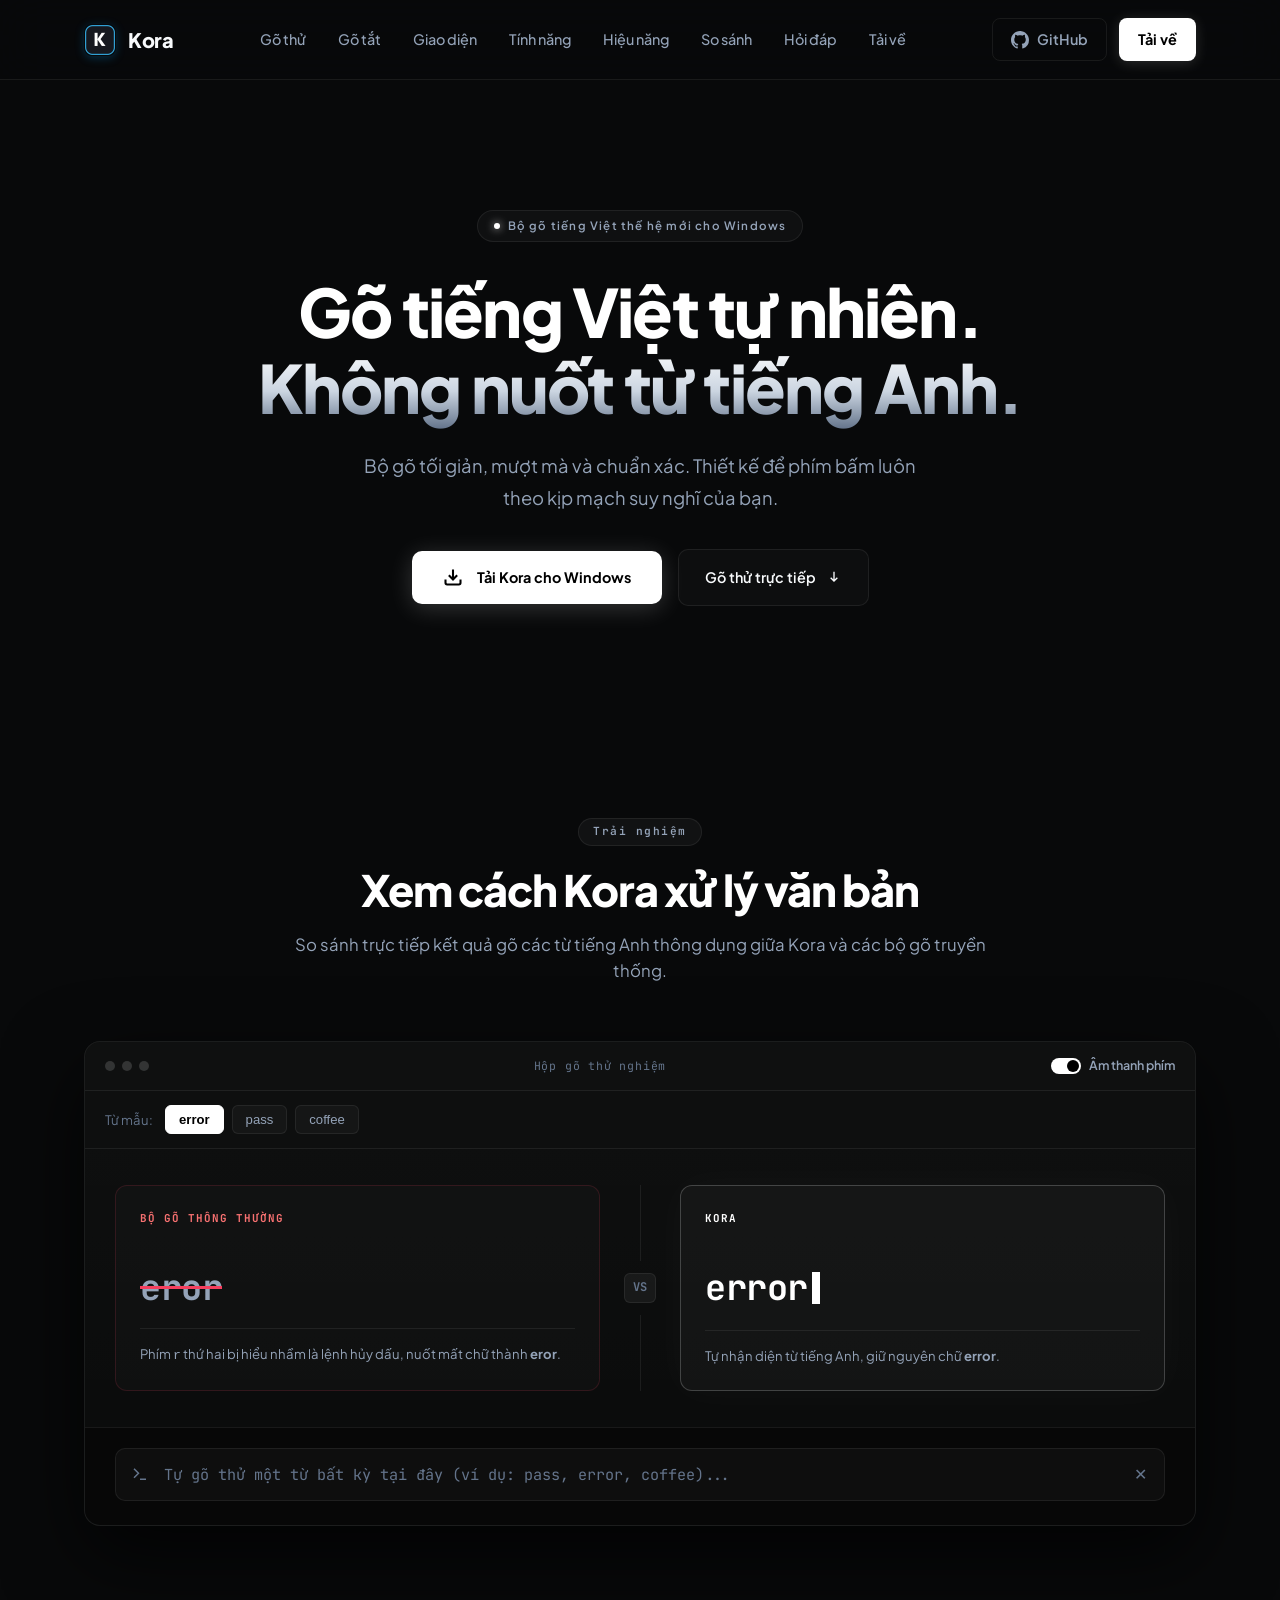
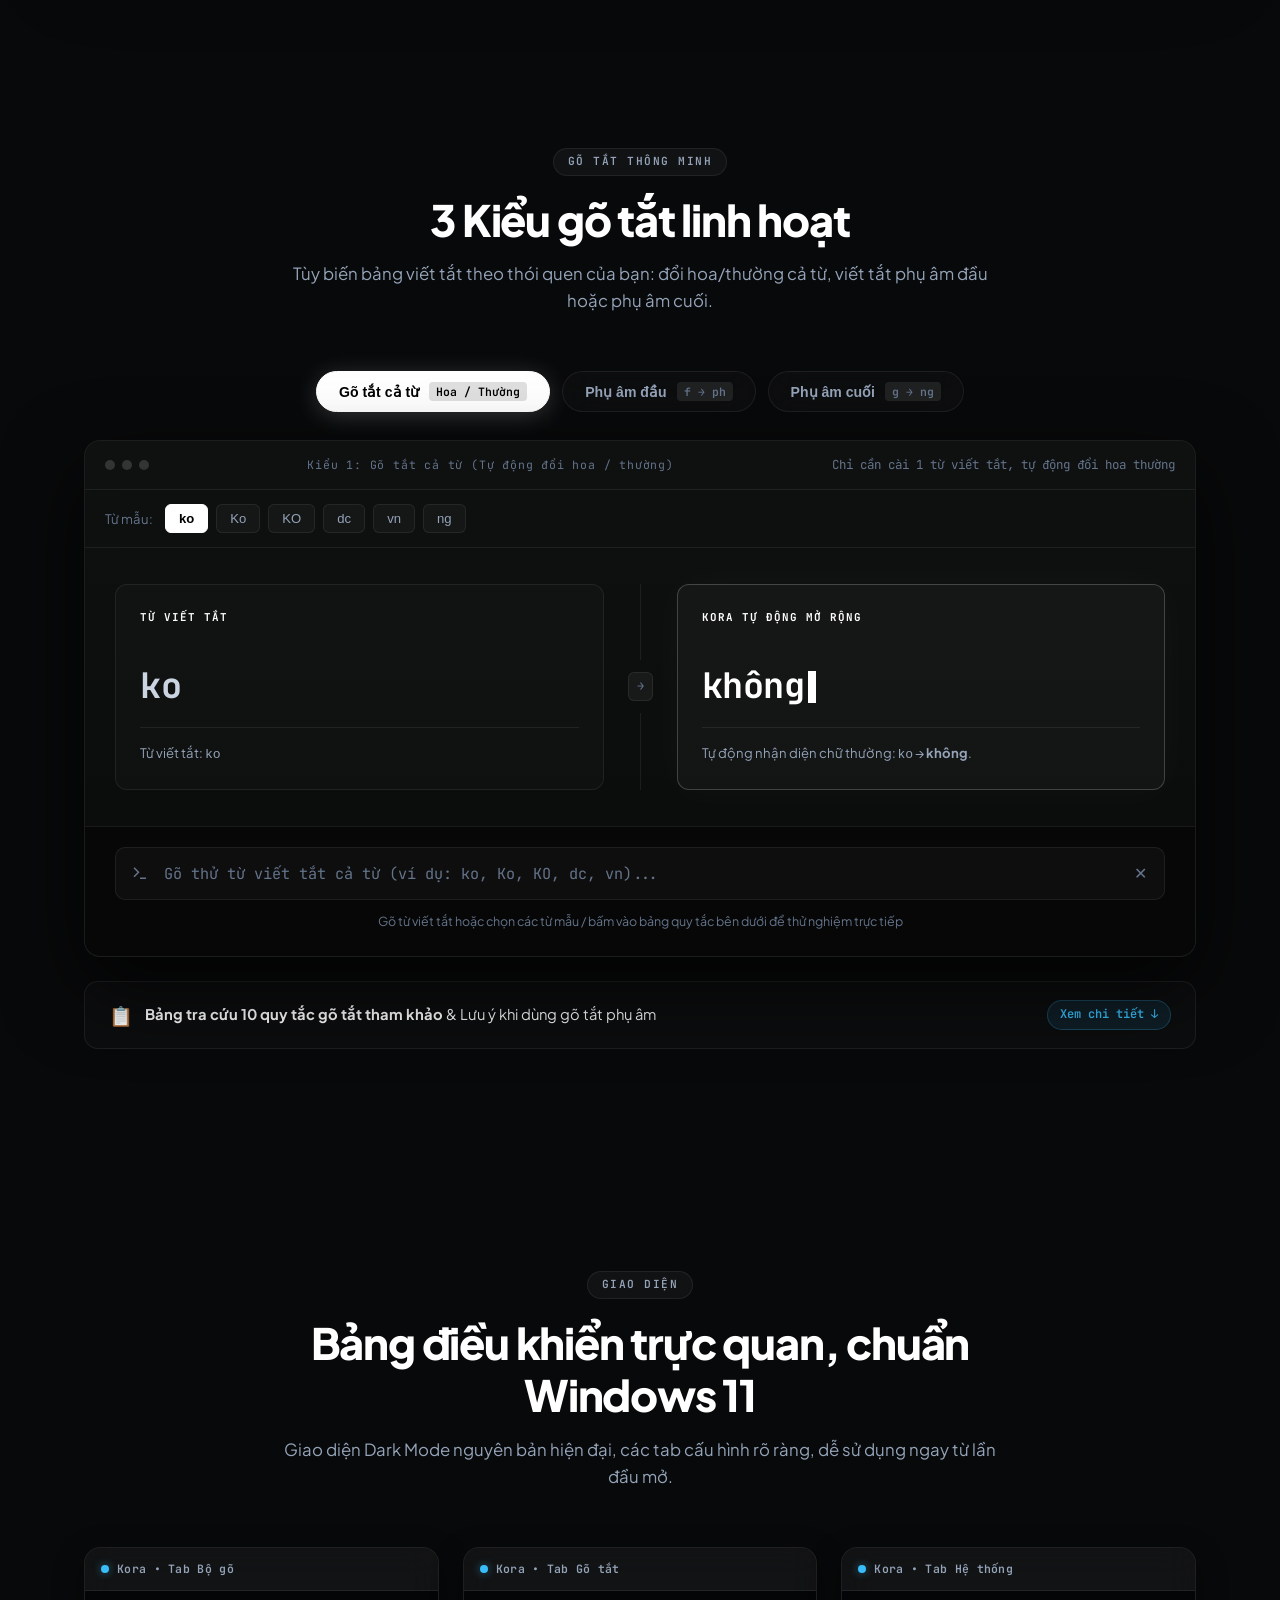
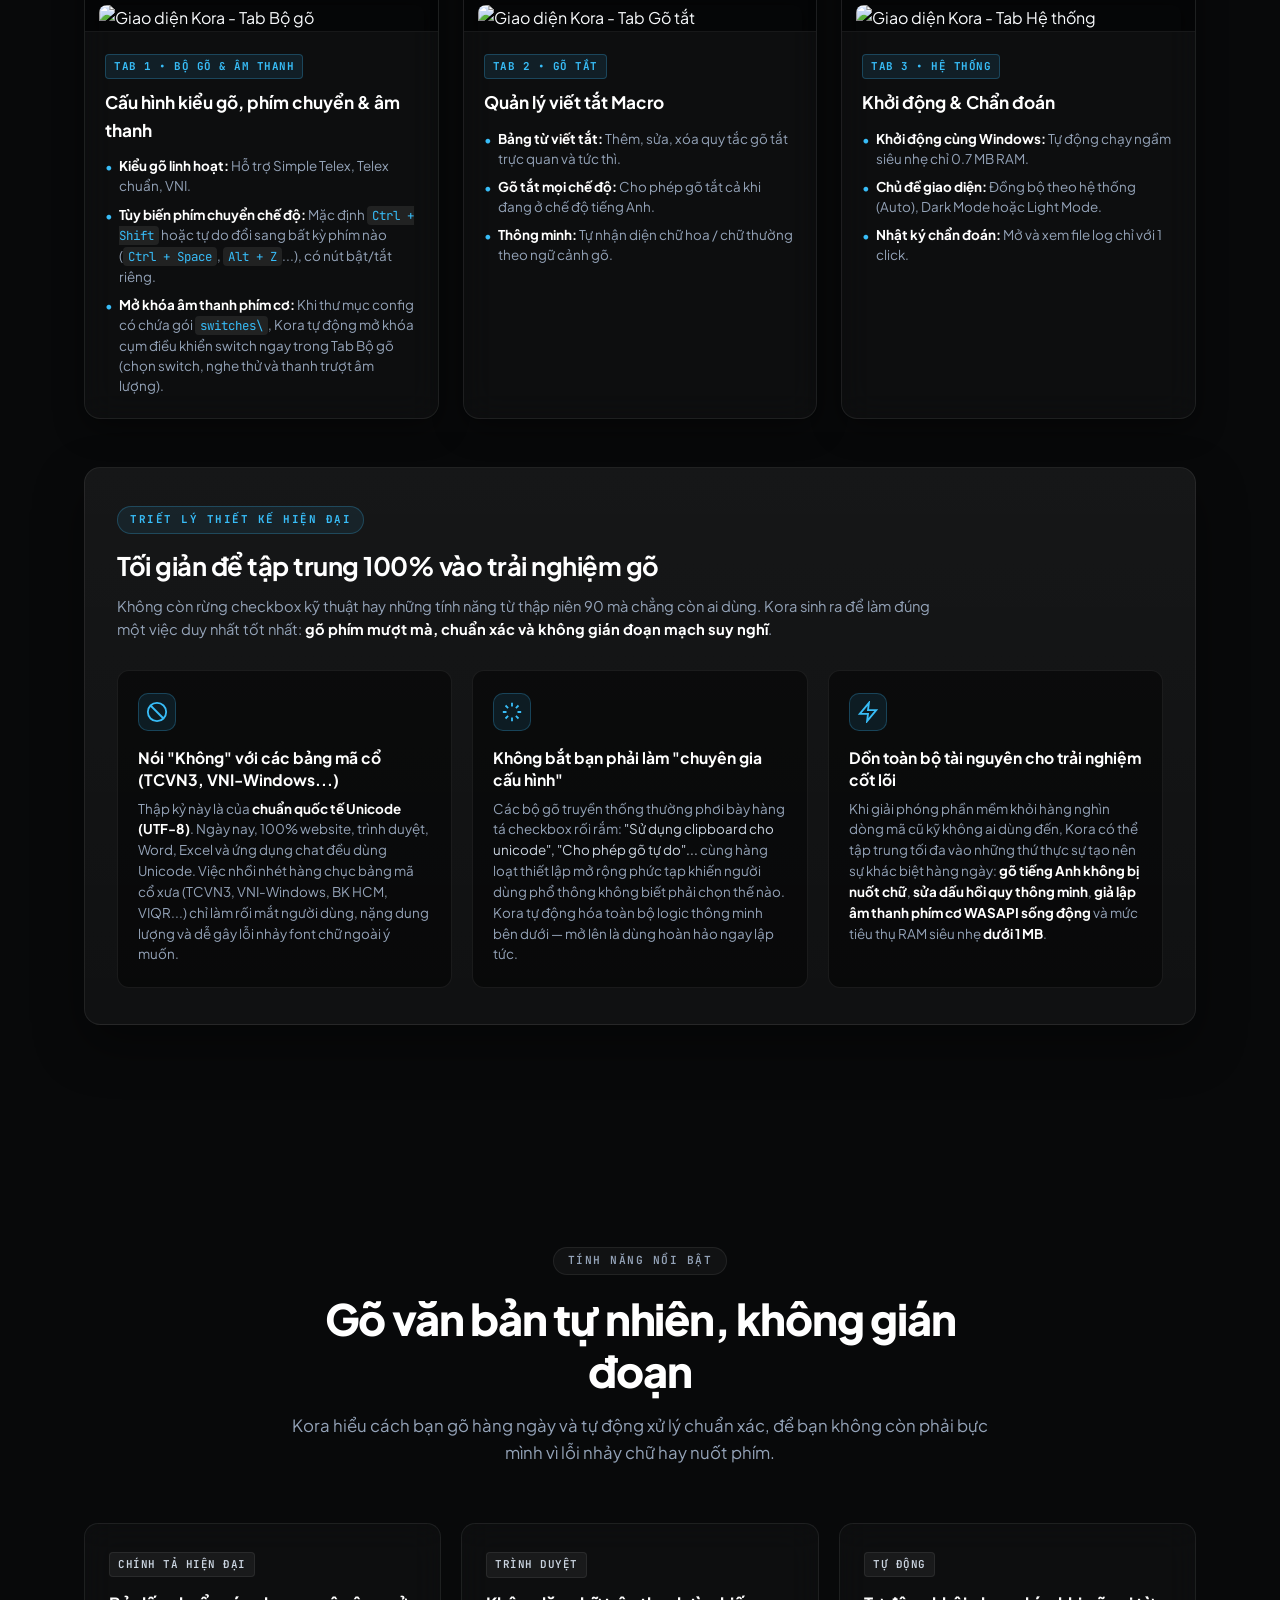
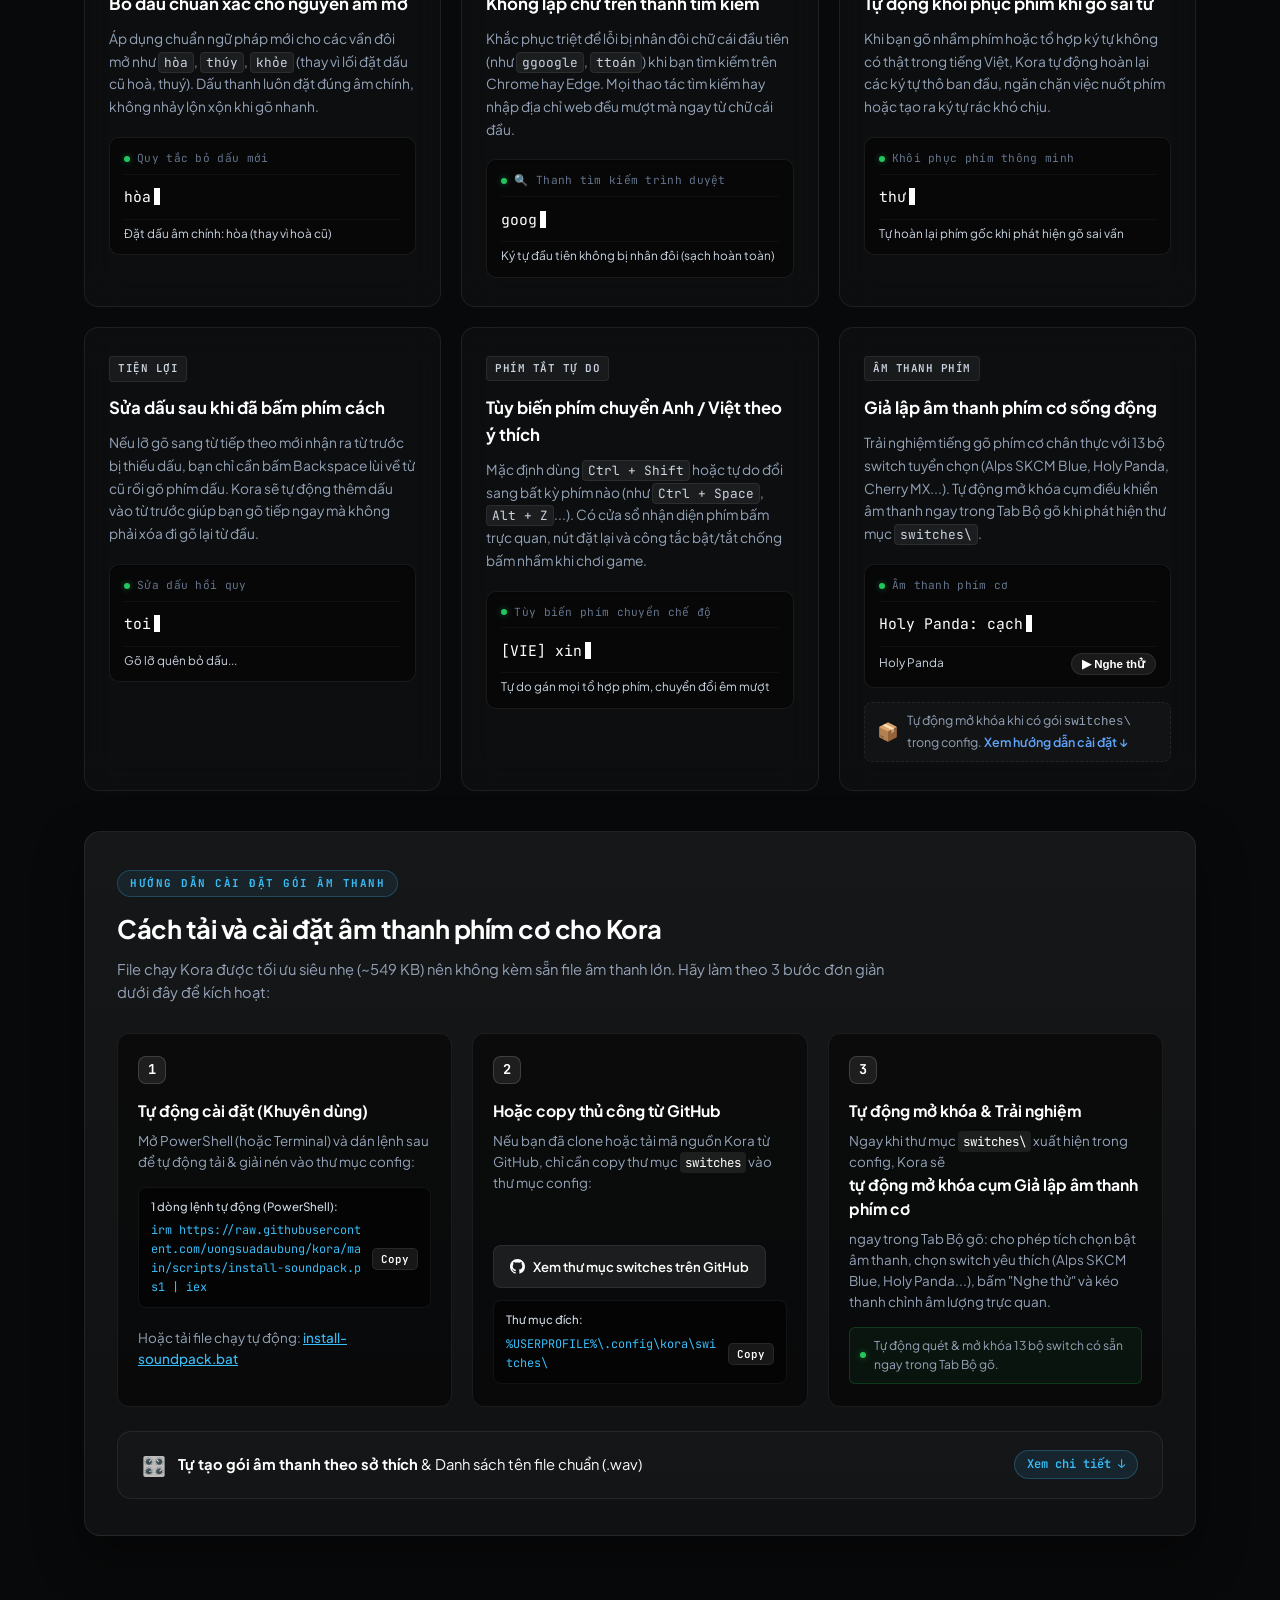
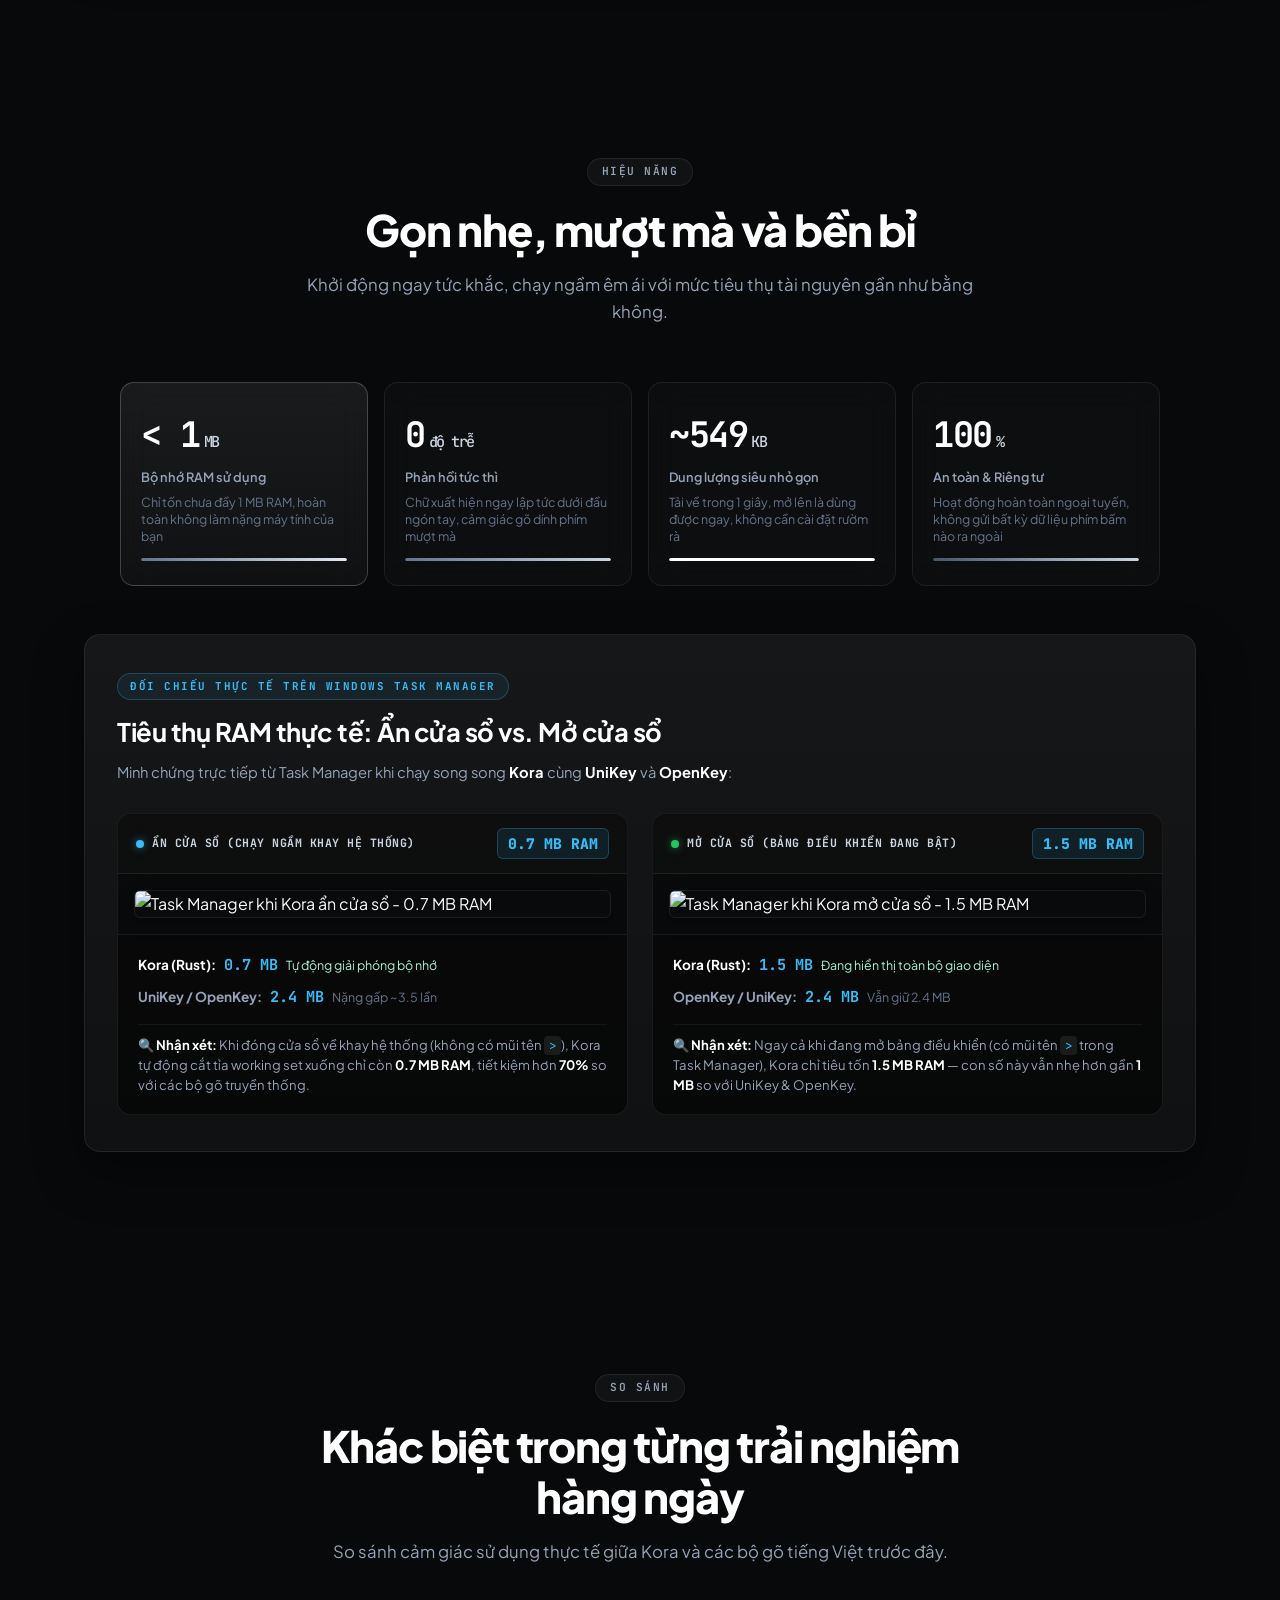
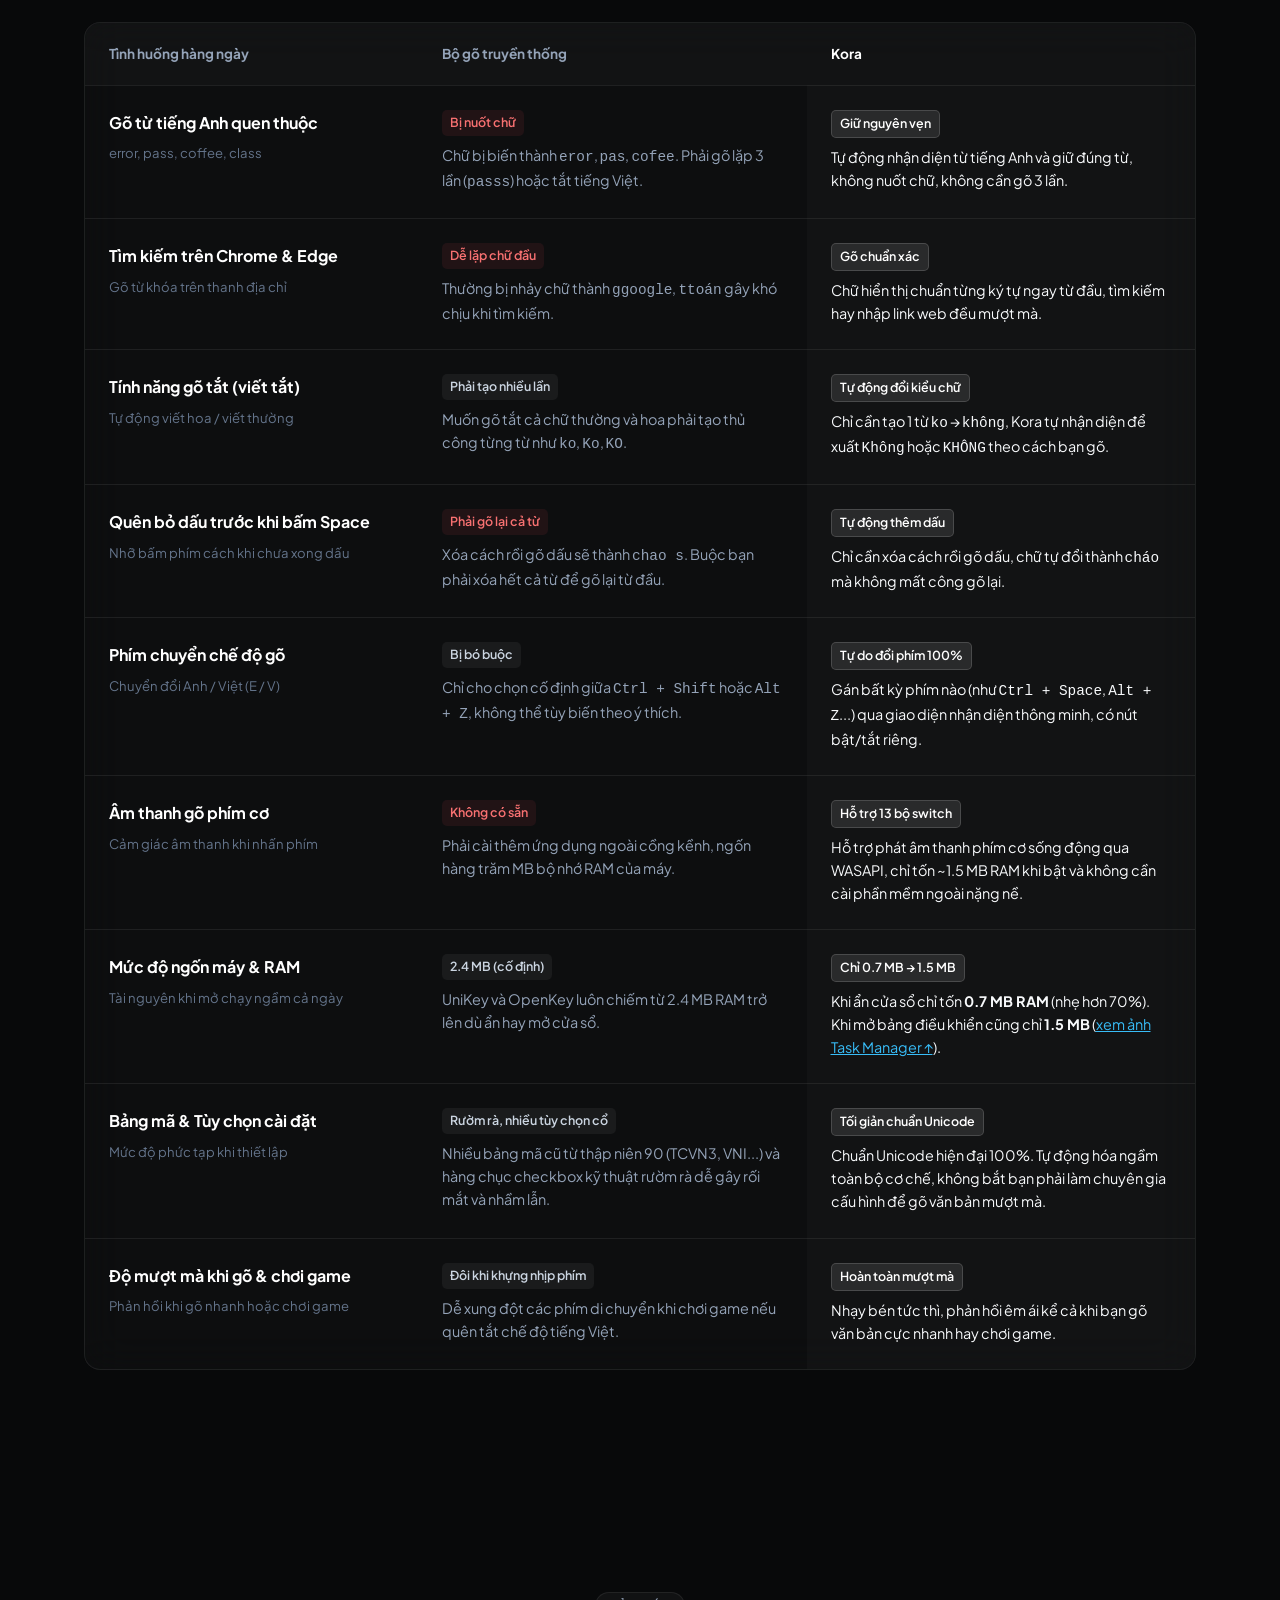
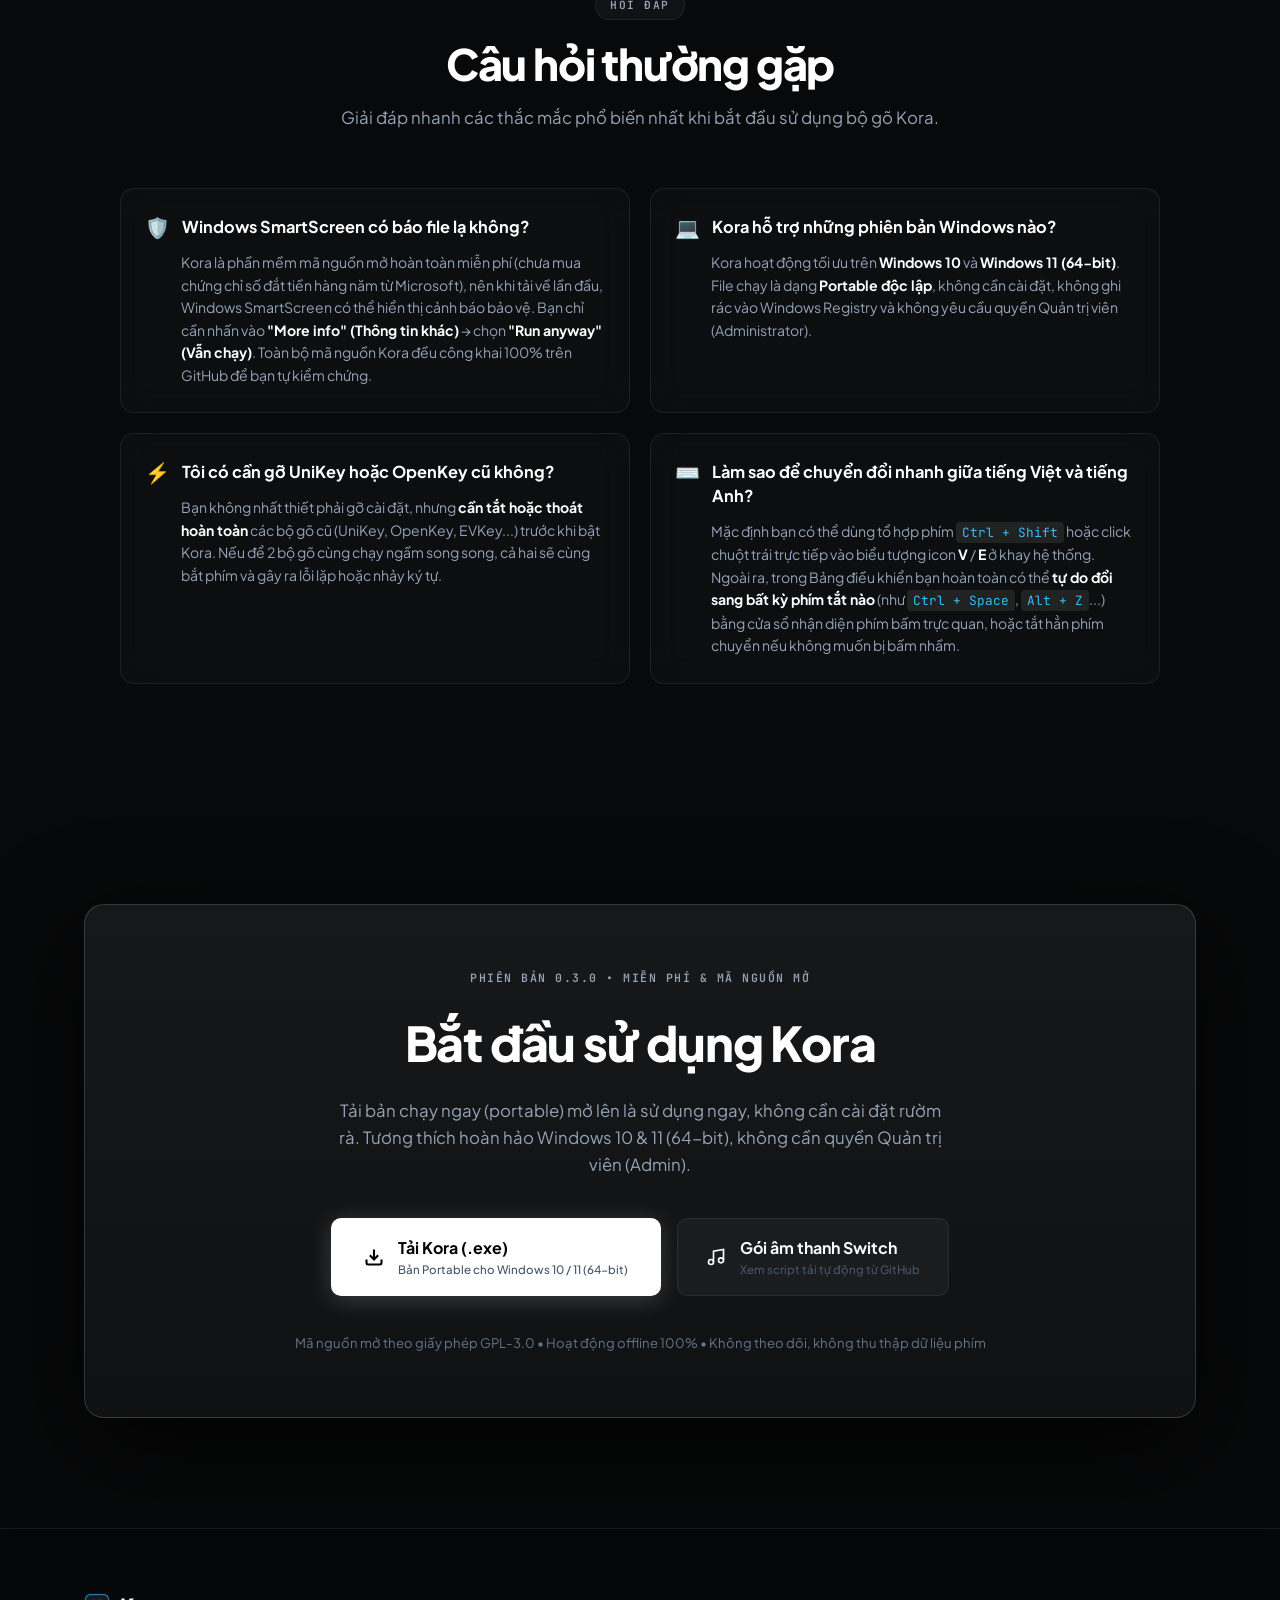
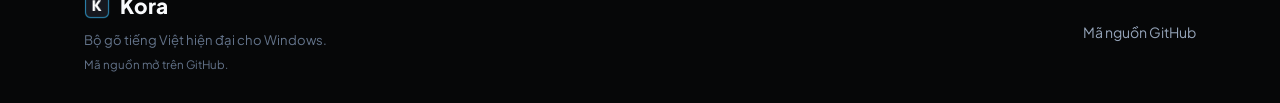
==== landing-page/index.html @ 6442118b "feat: per-app profiles & redesigned control panel - Profile system (root + per-app child profiles) w" ====
<!DOCTYPE html>
<html lang="vi">
<head>
  <meta charset="UTF-8">
  <meta name="viewport" content="width=device-width, initial-scale=1.0">
  <title>Kora — Bộ gõ tiếng Việt cho Windows</title>
  <meta name="description" content="Bộ gõ tiếng Việt hiện đại viết bằng Rust. Tự động nhận diện từ tiếng Anh, không nuốt phím kép (pass, error), không nhân đôi chữ trên trình duyệt, tiêu thụ dưới 2 MB RAM.">
  <link rel="preconnect" href="https://fonts.googleapis.com">
  <link rel="preconnect" href="https://fonts.gstatic.com" crossorigin>
  <link href="https://fonts.googleapis.com/css2?family=Plus+Jakarta+Sans:wght@300;400;500;600;700&family=JetBrains+Mono:wght@400;500&display=swap" rel="stylesheet">
  <link rel="icon" type="image/png" href="images/icon.png">
  <link rel="shortcut icon" href="favicon.ico">
  <link rel="stylesheet" href="style.css">
</head>
<body>
  <!-- Navigation -->
  <header class="navbar">
    <div class="container nav-container">
      <a href="#" class="nav-brand">
        <img src="images/icon.png" alt="Kora" class="brand-logo-img">
        <span class="brand-text">Kora</span>
      </a>
      <nav class="nav-links">
        <a href="#playground">Gõ thử</a>
        <a href="#macro">Gõ tắt</a>
        <a href="#interface">Giao diện</a>
        <a href="#features">Tính năng</a>
        <a href="#performance">Hiệu năng</a>
        <a href="#comparison">So sánh</a>
        <a href="#faq">Hỏi đáp</a>
        <a href="#download">Tải về</a>
      </nav>
      <div class="nav-actions">
        <a href="https://github.com/uongsuadaubung/kora" target="_blank" class="btn btn-ghost">
          <svg width="18" height="18" viewBox="0 0 24 24" fill="currentColor"><path d="M12 0C5.37 0 0 5.37 0 12c0 5.31 3.435 9.795 8.205 11.385.6.105.825-.255.825-.57 0-.285-.015-1.23-.015-2.235-3.015.555-3.795-.735-4.035-1.41-.135-.345-.72-1.41-1.23-1.695-.42-.225-1.02-.78-.015-.795.945-.015 1.62.87 1.845 1.23 1.08 1.815 2.805 1.305 3.495.99.105-.78.42-1.305.765-1.605-2.67-.3-5.46-1.335-5.46-5.925 0-1.305.465-2.385 1.23-3.225-.12-.3-.54-1.53.12-3.18 0 0 1.005-.315 3.3 1.23.96-.27 1.98-.405 3-.405s2.04.135 3 .405c2.295-1.56 3.3-1.23 3.3-1.23.66 1.65.24 2.88.12 3.18.765.84 1.23 1.905 1.23 3.225 0 4.605-2.805 5.625-5.475 5.925.435.375.81 1.095.81 2.22 0 1.605-.015 2.895-.015 3.3 0 .315.225.69.825.57A12.02 12.02 0 0024 12c0-6.63-5.37-12-12-12z"/></svg>
          GitHub
        </a>
        <a href="#download" class="btn btn-primary">Tải về</a>
      </div>
    </div>
  </header>

  <!-- Hero Section -->
  <section class="hero">
    <div class="container hero-container">
      <div class="hero-tag">
        <span class="pulse-indicator"></span>
        <span>Bộ gõ tiếng Việt thế hệ mới cho Windows</span>
      </div>

      <h1 class="hero-title">
        Gõ tiếng Việt tự nhiên.<br>
        <span class="gradient-text">Không nuốt từ tiếng Anh.</span>
      </h1>

      <p class="hero-desc">
        Bộ gõ tối giản, mượt mà và chuẩn xác. Thiết kế để phím bấm luôn theo kịp mạch suy nghĩ của bạn.
      </p>

      <div class="hero-cta-group">
        <a href="#download" class="btn btn-hero-primary">
          <svg width="20" height="20" viewBox="0 0 24 24" fill="none" stroke="currentColor" stroke-width="2.5"><path d="M21 15v4a2 2 0 0 1-2 2H5a2 2 0 0 1-2-2v-4M7 10l5 5 5-5M12 15V3"/></svg>
          <span>Tải Kora cho Windows</span>
        </a>
        <a href="#playground" class="btn btn-hero-secondary">
          <span>Gõ thử trực tiếp</span>
          <svg width="16" height="16" viewBox="0 0 24 24" fill="none" stroke="currentColor" stroke-width="2"><path d="M7 13l5 5 5-5M12 4v14"/></svg>
        </a>
      </div>
    </div>
  </section>

  <!-- Interactive Playground -->
  <section class="section demo-section" id="playground">
    <div class="container">
      <div class="section-header">
        <div class="section-chip">Trải nghiệm</div>
        <h2 class="section-title">Xem cách Kora xử lý văn bản</h2>
        <p class="section-subtitle">So sánh trực tiếp kết quả gõ các từ tiếng Anh thông dụng giữa Kora và các bộ gõ truyền thống.</p>
      </div>

      <div class="demo-box">
        <div class="demo-topbar">
          <div class="demo-dots">
            <span class="dot"></span>
            <span class="dot"></span>
            <span class="dot"></span>
          </div>
          <div class="demo-title">Hộp gõ thử nghiệm</div>
          <div class="sound-toggle-wrapper">
            <label class="sound-toggle">
              <input type="checkbox" id="soundCheckbox" checked>
              <span class="toggle-slider"></span>
              <span class="toggle-text">Âm thanh phím</span>
            </label>
          </div>
        </div>

        <div class="demo-presets">
          <span class="preset-label">Từ mẫu:</span>
          <button class="preset-btn active" data-word="error">error</button>
          <button class="preset-btn" data-word="pass">pass</button>
          <button class="preset-btn" data-word="coffee">coffee</button>
        </div>

        <div class="demo-display">
          <div class="comparison-column legacy-col">
            <div class="col-header">
              <span class="col-tag bad">BỘ GÕ THÔNG THƯỜNG</span>
            </div>
            <div class="display-box legacy-display" id="legacyOutput">eror</div>
            <div class="display-caption" id="legacyCaption">Phím <code>r</code> thứ hai bị hiểu nhầm là lệnh hủy dấu, nuốt mất chữ thành <strong>eror</strong>.</div>
          </div>

          <div class="comparison-divider">
            <div class="divider-line"></div>
            <span class="vs-badge">VS</span>
            <div class="divider-line"></div>
          </div>

          <div class="comparison-column kora-col">
            <div class="col-header">
              <span class="col-tag good">KORA</span>
            </div>
            <div class="display-box kora-display" id="koraOutput">error<span class="cursor"></span></div>
            <div class="display-caption" id="koraCaption">Tự nhận diện từ tiếng Anh, giữ nguyên chữ <strong>error</strong>.</div>
          </div>
        </div>

        <div class="demo-interactive-area">
          <div class="input-wrapper">
            <svg width="18" height="18" viewBox="0 0 24 24" fill="none" stroke="currentColor" stroke-width="2" class="input-icon"><polyline points="4 17 10 11 4 5"/><line x1="12" y1="19" x2="20" y2="19"/></svg>
            <input type="text" id="liveInput" placeholder="Tự gõ thử một từ bất kỳ tại đây (ví dụ: pass, error, coffee)..." autocomplete="off" spellcheck="false">
            <button class="clear-btn" id="clearBtn" title="Xóa">✕</button>
          </div>
        </div>
      </div>
    </div>
  </section>

  <!-- Smart Macro Playground -->
  <section class="section demo-section" id="macro">
    <div class="container">
      <div class="section-header">
        <div class="section-chip">GÕ TẮT THÔNG MINH</div>
        <h2 class="section-title">3 Kiểu gõ tắt linh hoạt</h2>
        <p class="section-subtitle">Tùy biến bảng viết tắt theo thói quen của bạn: đổi hoa/thường cả từ, viết tắt phụ âm đầu hoặc phụ âm cuối.</p>
      </div>

      <!-- Macro Type Tabs -->
      <div class="macro-tabs">
        <button class="macro-tab-btn active" data-type="normal">
          <span>Gõ tắt cả từ</span>
          <span class="badge-pill">Hoa / Thường</span>
        </button>
        <button class="macro-tab-btn" data-type="start">
          <span>Phụ âm đầu</span>
          <span class="badge-pill">f &rarr; ph</span>
        </button>
        <button class="macro-tab-btn" data-type="end">
          <span>Phụ âm cuối</span>
          <span class="badge-pill">g &rarr; ng</span>
        </button>
      </div>

      <div class="demo-box macro-box">
        <div class="demo-topbar">
          <div class="demo-dots">
            <span class="dot"></span>
            <span class="dot"></span>
            <span class="dot"></span>
          </div>
          <div class="demo-title" id="macroModeTitle">Kiểu 1: Gõ tắt cả từ (Tự động đổi hoa / thường)</div>
          <div class="macro-rule-hint" id="macroRuleHint">Chỉ cần cài 1 từ viết tắt, tự động đổi hoa thường</div>
        </div>

        <div class="demo-presets" id="macroPresetsContainer">
          <span class="preset-label">Từ mẫu:</span>
          <button class="preset-btn macro-preset-btn active" data-macro="ko">ko</button>
          <button class="preset-btn macro-preset-btn" data-macro="Ko">Ko</button>
          <button class="preset-btn macro-preset-btn" data-macro="KO">KO</button>
          <button class="preset-btn macro-preset-btn" data-macro="dc">dc</button>
          <button class="preset-btn macro-preset-btn" data-macro="vn">vn</button>
        </div>

        <div class="demo-display">
          <div class="comparison-column macro-input-col">
            <div class="col-header">
              <span class="col-tag">TỪ VIẾT TẮT</span>
            </div>
            <div class="display-box macro-input-display" id="macroInputDisplay">ko</div>
            <div class="display-caption" id="macroInputCaption">Từ bạn gõ khi soạn thảo văn bản hàng ngày.</div>
          </div>

          <div class="comparison-divider">
            <div class="divider-line"></div>
            <span class="vs-badge">&rarr;</span>
            <div class="divider-line"></div>
          </div>

          <div class="comparison-column kora-col">
            <div class="col-header">
              <span class="col-tag good">KORA TỰ ĐỘNG MỞ RỘNG</span>
            </div>
            <div class="display-box kora-display" id="macroOutputDisplay">không<span class="cursor"></span></div>
            <div class="display-caption" id="macroOutputCaption">Tự động nhận diện từ viết tắt: <code>ko</code> &rarr; <strong>không</strong>.</div>
          </div>
        </div>

        <div class="demo-interactive-area">
          <div class="input-wrapper">
            <svg width="18" height="18" viewBox="0 0 24 24" fill="none" stroke="currentColor" stroke-width="2" class="input-icon"><polyline points="4 17 10 11 4 5"/><line x1="12" y1="19" x2="20" y2="19"/></svg>
            <input type="text" id="macroLiveInput" placeholder="Tự gõ thử từ viết tắt tại đây (ví dụ: ko, Ko, KO, fa, sag, tih)..." autocomplete="off" spellcheck="false">
            <button class="clear-btn" id="macroClearBtn" title="Xóa">✕</button>
          </div>
          <div class="demo-hint">Gõ từ viết tắt hoặc chọn các từ mẫu / bấm vào bảng quy tắc bên dưới để thử nghiệm trực tiếp</div>
        </div>
      </div>

      <!-- Macro Rules Table (Collapsible Accordion) -->
      <details class="accordion-details macro-accordion">
        <summary class="accordion-summary">
          <div class="summary-left">
            <span class="summary-icon">📋</span>
            <span class="summary-text"><strong>Bảng tra cứu 10 quy tắc gõ tắt tham khảo</strong> &amp; Lưu ý khi dùng gõ tắt phụ âm</span>
          </div>
          <span class="summary-badge">Xem chi tiết &darr;</span>
        </summary>

        <div class="macro-table-wrapper">
        <div class="macro-table-header">
          <div class="macro-table-title-area">
            <h3 class="macro-table-title">Ví dụ các quy tắc gõ tắt tham khảo</h3>
            <p class="macro-table-subtitle">Minh họa 3 cơ chế gõ tắt Kora hỗ trợ &mdash; nhấp vào bất kỳ dòng nào để xem cách hoạt động</p>
          </div>
          <div class="macro-table-filter">
            <button class="macro-filter-btn active" data-filter="all">Tất cả (10)</button>
            <button class="macro-filter-btn" data-filter="normal">Cả từ (4)</button>
            <button class="macro-filter-btn" data-filter="start">Phụ âm đầu (3)</button>
            <button class="macro-filter-btn" data-filter="end">Phụ âm cuối (3)</button>
          </div>
        </div>

        <div class="macro-table-box">
          <table class="macro-table">
            <thead>
              <tr>
                <th class="th-key">Phím tắt</th>
                <th class="th-arrow"></th>
                <th class="th-val">Thay thế bằng</th>
                <th class="th-type">Phân loại</th>
                <th class="th-desc">Cơ chế hoạt động &amp; Ví dụ thực tế</th>
                <th class="th-action">Thử nghiệm</th>
              </tr>
            </thead>
            <tbody id="macroTableRows">
              <!-- Normal entries -->
              <tr class="macro-row" data-type="normal" data-test="ko">
                <td class="td-key"><kbd class="macro-kbd">ko</kbd></td>
                <td class="td-arrow">&rarr;</td>
                <td class="td-val"><strong>không</strong></td>
                <td class="td-type"><span class="macro-tag tag-normal">Cả từ</span></td>
                <td class="td-desc">Tự động giữ dạng chữ: gõ <kbd>ko</kbd> &rarr; <em>không</em>, <kbd>Ko</kbd> &rarr; <em>Không</em>, <kbd>KO</kbd> &rarr; <em>KHÔNG</em></td>
                <td class="td-action"><button class="btn-try-macro" data-macro="ko" data-type="normal">Thử ngay</button></td>
              </tr>
              <tr class="macro-row" data-type="normal" data-test="dc">
                <td class="td-key"><kbd class="macro-kbd">dc</kbd></td>
                <td class="td-arrow">&rarr;</td>
                <td class="td-val"><strong>được</strong></td>
                <td class="td-type"><span class="macro-tag tag-normal">Cả từ</span></td>
                <td class="td-desc">Tự động giữ dấu và viết hoa: gõ <kbd>dc</kbd> &rarr; <em>được</em>, <kbd>Dc</kbd> &rarr; <em>Được</em>, <kbd>DC</kbd> &rarr; <em>ĐƯỢC</em></td>
                <td class="td-action"><button class="btn-try-macro" data-macro="dc" data-type="normal">Thử ngay</button></td>
              </tr>
              <tr class="macro-row" data-type="normal" data-test="vn">
                <td class="td-key"><kbd class="macro-kbd">vn</kbd></td>
                <td class="td-arrow">&rarr;</td>
                <td class="td-val"><strong>Việt Nam</strong></td>
                <td class="td-type"><span class="macro-tag tag-normal">Cả từ</span></td>
                <td class="td-desc">Viết tắt cụm từ nhiều chữ: gõ <kbd>vn</kbd> &rarr; <em>Việt Nam</em>, <kbd>VN</kbd> &rarr; <em>VIỆT NAM</em></td>
                <td class="td-action"><button class="btn-try-macro" data-macro="vn" data-type="normal">Thử ngay</button></td>
              </tr>
              <tr class="macro-row" data-type="normal" data-test="ng">
                <td class="td-key"><kbd class="macro-kbd">ng</kbd></td>
                <td class="td-arrow">&rarr;</td>
                <td class="td-val"><strong>người</strong></td>
                <td class="td-type"><span class="macro-tag tag-normal">Cả từ</span></td>
                <td class="td-desc">Từ thông dụng hàng ngày: gõ <kbd>ng</kbd> &rarr; <em>người</em>, <kbd>Ng</kbd> &rarr; <em>Người</em>, <kbd>NG</kbd> &rarr; <em>NGƯỜI</em></td>
                <td class="td-action"><button class="btn-try-macro" data-macro="ng" data-type="normal">Thử ngay</button></td>
              </tr>

              <!-- Start Consonant entries -->
              <tr class="macro-row" data-type="start" data-test="fong">
                <td class="td-key"><kbd class="macro-kbd">f</kbd></td>
                <td class="td-arrow">&rarr;</td>
                <td class="td-val"><strong>ph</strong></td>
                <td class="td-type"><span class="macro-tag tag-start">Phụ âm đầu</span></td>
                <td class="td-desc">Đi kèm nguyên âm: gõ <kbd>fa</kbd> &rarr; <em>pha</em>, <kbd>fong</kbd> &rarr; <em>phong</em> (đứng 1 mình như <code>f(x)</code> không bị đổi)</td>
                <td class="td-action"><button class="btn-try-macro" data-macro="fong" data-type="start">Thử ngay</button></td>
              </tr>
              <tr class="macro-row" data-type="start" data-test="ja">
                <td class="td-key"><kbd class="macro-kbd">j</kbd></td>
                <td class="td-arrow">&rarr;</td>
                <td class="td-val"><strong>gi</strong></td>
                <td class="td-type"><span class="macro-tag tag-start">Phụ âm đầu</span></td>
                <td class="td-desc">Đi kèm nguyên âm: gõ <kbd>ja</kbd> &rarr; <em>gia</em>, <kbd>jo</kbd> &rarr; <em>gio</em> (nếu gõ thêm dấu: <kbd>jos</kbd> &rarr; <em>gió</em>, <kbd>jeengs</kbd> &rarr; <em>giếng</em>)</td>
                <td class="td-action"><button class="btn-try-macro" data-macro="ja" data-type="start">Thử ngay</button></td>
              </tr>
              <tr class="macro-row" data-type="start" data-test="wa">
                <td class="td-key"><kbd class="macro-kbd">w</kbd></td>
                <td class="td-arrow">&rarr;</td>
                <td class="td-val"><strong>qu</strong></td>
                <td class="td-type"><span class="macro-tag tag-start">Phụ âm đầu</span></td>
                <td class="td-desc">Đi kèm nguyên âm: gõ <kbd>wa</kbd> &rarr; <em>qua</em>, <kbd>we</kbd> &rarr; <em>que</em>, <kbd>wi</kbd> &rarr; <em>qui</em> (nếu gõ thêm dấu: <kbd>woocs</kbd> &rarr; <em>quốc</em>)</td>
                <td class="td-action"><button class="btn-try-macro" data-macro="wa" data-type="start">Thử ngay</button></td>
              </tr>

              <!-- End Consonant entries -->
              <tr class="macro-row" data-type="end" data-test="sag">
                <td class="td-key"><kbd class="macro-kbd">g</kbd></td>
                <td class="td-arrow">&rarr;</td>
                <td class="td-val"><strong>ng</strong></td>
                <td class="td-type"><span class="macro-tag tag-end">Phụ âm cuối</span></td>
                <td class="td-desc">Đứng sau nguyên âm: gõ <kbd>sag</kbd> &rarr; <em>sang</em>, <kbd>mag</kbd> &rarr; <em>mang</em>, <kbd>lag</kbd> &rarr; <em>lang</em> (nếu gõ <kbd>ddag</kbd> &rarr; <em>đang</em>)</td>
                <td class="td-action"><button class="btn-try-macro" data-macro="sag" data-type="end">Thử ngay</button></td>
              </tr>
              <tr class="macro-row" data-type="end" data-test="tih">
                <td class="td-key"><kbd class="macro-kbd">h</kbd></td>
                <td class="td-arrow">&rarr;</td>
                <td class="td-val"><strong>nh</strong></td>
                <td class="td-type"><span class="macro-tag tag-end">Phụ âm cuối</span></td>
                <td class="td-desc">Đứng sau nguyên âm: gõ <kbd>tih</kbd> &rarr; <em>tinh</em>, <kbd>xih</kbd> &rarr; <em>xinh</em>, <kbd>mih</kbd> &rarr; <em>minh</em></td>
                <td class="td-action"><button class="btn-try-macro" data-macro="tih" data-type="end">Thử ngay</button></td>
              </tr>
              <tr class="macro-row" data-type="end" data-test="sak">
                <td class="td-key"><kbd class="macro-kbd">k</kbd></td>
                <td class="td-arrow">&rarr;</td>
                <td class="td-val"><strong>ch</strong></td>
                <td class="td-type"><span class="macro-tag tag-end">Phụ âm cuối</span></td>
                <td class="td-desc">Đứng sau nguyên âm: gõ <kbd>sak</kbd> &rarr; <em>sach</em>, <kbd>lik</kbd> &rarr; <em>lich</em> (kèm phím dấu: <kbd>saks</kbd> &rarr; <em>sách</em>, <kbd>thiks</kbd> &rarr; <em>thích</em>)</td>
                <td class="td-action"><button class="btn-try-macro" data-macro="sak" data-type="end">Thử ngay</button></td>
              </tr>
            </tbody>
          </table>
        </div>

        <div class="macro-table-footer">
          <div class="macro-footer-tip">
            <span class="tip-icon">💡</span>
            <span class="tip-text"><strong>Bạn nắm toàn quyền chủ động:</strong> Kora không cài sẵn bất kỳ từ viết tắt nào làm phiền bạn. Bạn hoàn toàn tự do thêm mới, sửa hoặc xóa quy tắc gõ tắt theo thói quen cá nhân trong Bảng điều khiển.</span>
          </div>

          <!-- Macro Caution Warning -->
          <div class="macro-warning-box">
            <div class="warning-header">
              <span class="warning-icon">⚠️</span>
              <span class="warning-title">Cân nhắc khi dùng gõ tắt phụ âm (Đầu / Cuối)</span>
            </div>
            <p class="warning-text">
              Gõ tắt phụ âm giúp bạn gõ tiếng Việt siêu tốc nhưng cũng có thể gây phiền toái khi bạn gõ từ tiếng Anh hoặc thuật ngữ chuyên ngành do bị biến đổi ký tự ngoài ý muốn:
            </p>
            <div class="warning-grid">
              <div class="warning-item">
                <span class="warning-item-rule">f &rarr; ph</span>
                <span class="warning-item-desc">Gõ <em>fong</em> &rarr; <strong>phong</strong>, nhưng gõ <em>file</em> &rarr; <strong>phile</strong>, <em>fast</em> &rarr; <strong>phast</strong>, <em>fix</em> &rarr; <strong>phix</strong></span>
              </div>
              <div class="warning-item">
                <span class="warning-item-rule">w &rarr; qu</span>
                <span class="warning-item-desc">Gõ <em>wa</em> &rarr; <strong>qua</strong>, nhưng gõ <em>web</em> &rarr; <strong>queb</strong>, <em>win</em> &rarr; <strong>quin</strong>, <em>word</em> &rarr; <strong>quord</strong></span>
              </div>
              <div class="warning-item">
                <span class="warning-item-rule">j &rarr; gi</span>
                <span class="warning-item-desc">Gõ <em>ja</em> &rarr; <strong>gia</strong>, nhưng gõ <em>job</em> &rarr; <strong>giob</strong>, <em>join</em> &rarr; <strong>gioin</strong>, <em>json</em> &rarr; <strong>gison</strong></span>
              </div>
              <div class="warning-item">
                <span class="warning-item-rule">g &rarr; ng</span>
                <span class="warning-item-desc">Gõ <em>sag</em> &rarr; <strong>sang</strong>, nhưng gõ <em>bag</em> &rarr; <strong>bang</strong>, <em>tag</em> &rarr; <strong>tang</strong>, <em>bug</em> &rarr; <strong>bung</strong></span>
              </div>
              <div class="warning-item">
                <span class="warning-item-rule">k &rarr; ch</span>
                <span class="warning-item-desc">Gõ <em>sak</em> &rarr; <strong>sach</strong>, nhưng gõ <em>link</em> &rarr; <strong>linch</strong>, <em>disk</em> &rarr; <strong>disch</strong>, <em>check</em> &rarr; <strong>chench</strong></span>
              </div>
              <div class="warning-item">
                <span class="warning-item-rule">h &rarr; nh</span>
                <span class="warning-item-desc">Gõ <em>tih</em> &rarr; <strong>tinh</strong>, nhưng gõ <em>with</em> &rarr; <strong>witnh</strong>, <em>path</em> &rarr; <strong>patnh</strong></span>
              </div>
            </div>
            <div class="warning-advice">
              👉 <strong>Lời khuyên:</strong> Nếu công việc thường xuyên phải gõ tiếng Anh hoặc code, bạn nên ưu tiên dùng <strong>Gõ tắt cả từ (Kiểu 1)</strong> và chỉ kích hoạt gõ tắt phụ âm khi thực sự cần soạn thảo văn bản tiếng Việt tốc độ cao.
            </div>
          </div>
        </div>
      </details>
    </div>
  </section>

  <!-- App Interface Showcase -->
  <section class="section" id="interface">
    <div class="container">
      <div class="section-header">
        <div class="section-chip">GIAO DIỆN</div>
        <h2 class="section-title">Bảng điều khiển trực quan, chuẩn Windows 11</h2>
        <p class="section-subtitle">Giao diện Dark Mode nguyên bản hiện đại, các tab cấu hình rõ ràng, dễ sử dụng ngay từ lần đầu mở.</p>
      </div>

      <div class="ui-gallery-grid">
        <!-- Card 1: Tab Bộ gõ -->
        <div class="ui-card">
          <div class="ui-card-header">
            <span class="ui-dot"></span>
            <span class="ui-window-title">Kora • Tab Bộ gõ</span>
          </div>
          <div class="ui-img-frame">
            <img src="images/ui-tab-bogo.png" alt="Giao diện Kora - Tab Bộ gõ" loading="lazy">
          </div>
          <div class="ui-card-body">
            <span class="ui-tab-tag">TAB 1 • BỘ GÕ &amp; ÂM THANH</span>
            <h3 class="ui-card-title">Cấu hình kiểu gõ, phím chuyển &amp; âm thanh</h3>
            <ul class="ui-card-list">
              <li><strong>Kiểu gõ linh hoạt:</strong> Hỗ trợ Simple Telex, Telex chuẩn, VNI.</li>
              <li><strong>Tùy biến phím chuyển chế độ:</strong> Mặc định <code>Ctrl + Shift</code> hoặc tự do đổi sang bất kỳ phím nào (<code>Ctrl + Space</code>, <code>Alt + Z</code>...), có nút bật/tắt riêng.</li>
              <li><strong>Mở khóa âm thanh phím cơ:</strong> Khi thư mục config có chứa gói <code>switches\</code>, Kora tự động mở khóa cụm điều khiển switch ngay trong Tab Bộ gõ (chọn switch, nghe thử và thanh trượt âm lượng).</li>
            </ul>
          </div>
        </div>

        <!-- Card 2: Tab Gõ tắt -->
        <div class="ui-card">
          <div class="ui-card-header">
            <span class="ui-dot"></span>
            <span class="ui-window-title">Kora • Tab Gõ tắt</span>
          </div>
          <div class="ui-img-frame">
            <img src="images/ui-tab-gotat.png" alt="Giao diện Kora - Tab Gõ tắt" loading="lazy">
          </div>
          <div class="ui-card-body">
            <span class="ui-tab-tag">TAB 2 • GÕ TẮT</span>
            <h3 class="ui-card-title">Quản lý viết tắt Macro</h3>
            <ul class="ui-card-list">
              <li><strong>Bảng từ viết tắt:</strong> Thêm, sửa, xóa quy tắc gõ tắt trực quan và tức thì.</li>
              <li><strong>Gõ tắt mọi chế độ:</strong> Cho phép gõ tắt cả khi đang ở chế độ tiếng Anh.</li>
              <li><strong>Thông minh:</strong> Tự nhận diện chữ hoa / chữ thường theo ngữ cảnh gõ.</li>
            </ul>
          </div>
        </div>

        <!-- Card 3: Tab Hệ thống -->
        <div class="ui-card">
          <div class="ui-card-header">
            <span class="ui-dot"></span>
            <span class="ui-window-title">Kora • Tab Hệ thống</span>
          </div>
          <div class="ui-img-frame">
            <img src="images/ui-tab-hethong.png" alt="Giao diện Kora - Tab Hệ thống" loading="lazy">
          </div>
          <div class="ui-card-body">
            <span class="ui-tab-tag">TAB 3 • HỆ THỐNG</span>
            <h3 class="ui-card-title">Khởi động &amp; Chẩn đoán</h3>
            <ul class="ui-card-list">
              <li><strong>Khởi động cùng Windows:</strong> Tự động chạy ngầm siêu nhẹ chỉ 0.7 MB RAM.</li>
              <li><strong>Chủ đề giao diện:</strong> Đồng bộ theo hệ thống (Auto), Dark Mode hoặc Light Mode.</li>
              <li><strong>Nhật ký chẩn đoán:</strong> Mở và xem file log chỉ với 1 click.</li>
            </ul>
          </div>
        </div>
      </div>

      <!-- Design Philosophy Callout -->
      <div class="philosophy-box">
        <div class="philosophy-header">
          <div class="philosophy-badge">TRIẾT LÝ THIẾT KẾ HIỆN ĐẠI</div>
          <h3 class="philosophy-title">Tối giản để tập trung 100% vào trải nghiệm gõ</h3>
          <p class="philosophy-desc">
            Không còn rừng checkbox kỹ thuật hay những tính năng từ thập niên 90 mà chẳng còn ai dùng. Kora sinh ra để làm đúng một việc duy nhất tốt nhất: <strong>gõ phím mượt mà, chuẩn xác và không gián đoạn mạch suy nghĩ</strong>.
          </p>
        </div>

        <div class="philosophy-grid">
          <div class="philosophy-item">
            <div class="philosophy-icon">
              <svg width="22" height="22" viewBox="0 0 24 24" fill="none" stroke="currentColor" stroke-width="2"><circle cx="12" cy="12" r="10"/><line x1="4.93" y1="4.93" x2="19.07" y2="19.07"/></svg>
            </div>
            <div class="philosophy-content">
              <h4>Nói "Không" với các bảng mã cổ (TCVN3, VNI-Windows...)</h4>
              <p>Thập kỷ này là của <strong>chuẩn quốc tế Unicode (UTF-8)</strong>. Ngày nay, 100% website, trình duyệt, Word, Excel và ứng dụng chat đều dùng Unicode. Việc nhồi nhét hàng chục bảng mã cổ xưa (TCVN3, VNI-Windows, BK HCM, VIQR...) chỉ làm rối mắt người dùng, nặng dung lượng và dễ gây lỗi nhảy font chữ ngoài ý muốn.</p>
            </div>
          </div>

          <div class="philosophy-item">
            <div class="philosophy-icon">
              <svg width="22" height="22" viewBox="0 0 24 24" fill="none" stroke="currentColor" stroke-width="2"><path d="M12 2v4M12 18v4M4.93 4.93l2.83 2.83M16.24 16.24l2.83 2.83M2 12h4M18 12h4M4.93 19.07l2.83-2.83M16.24 7.76l2.83-2.83"/></svg>
            </div>
            <div class="philosophy-content">
              <h4>Không bắt bạn phải làm "chuyên gia cấu hình"</h4>
              <p>Các bộ gõ truyền thống thường phơi bày hàng tá checkbox rối rắm: <em>"Sử dụng clipboard cho unicode", "Cho phép gõ tự do"...</em> cùng hàng loạt thiết lập mở rộng phức tạp khiến người dùng phổ thông không biết phải chọn thế nào. Kora tự động hóa toàn bộ logic thông minh bên dưới — mở lên là dùng hoàn hảo ngay lập tức.</p>
            </div>
          </div>

          <div class="philosophy-item">
            <div class="philosophy-icon">
              <svg width="22" height="22" viewBox="0 0 24 24" fill="none" stroke="currentColor" stroke-width="2"><polygon points="13 2 3 14 12 14 11 22 21 10 12 10 13 2"/></svg>
            </div>
            <div class="philosophy-content">
              <h4>Dồn toàn bộ tài nguyên cho trải nghiệm cốt lõi</h4>
              <p>Khi giải phóng phần mềm khỏi hàng nghìn dòng mã cũ kỹ không ai dùng đến, Kora có thể tập trung tối đa vào những thứ thực sự tạo nên sự khác biệt hàng ngày: <strong>gõ tiếng Anh không bị nuốt chữ</strong>, <strong>sửa dấu hồi quy thông minh</strong>, <strong>giả lập âm thanh phím cơ WASAPI sống động</strong> và mức tiêu thụ RAM siêu nhẹ <strong>dưới 1 MB</strong>.</p>
            </div>
          </div>
        </div>
      </div>
    </div>
  </section>

  <!-- Key Features -->
  <section class="section" id="features">
    <div class="container">
      <div class="section-header">
        <div class="section-chip">TÍNH NĂNG NỔI BẬT</div>
        <h2 class="section-title">Gõ văn bản tự nhiên, không gián đoạn</h2>
        <p class="section-subtitle">Kora hiểu cách bạn gõ hàng ngày và tự động xử lý chuẩn xác, để bạn không còn phải bực mình vì lỗi nhảy chữ hay nuốt phím.</p>
      </div>

      <div class="specs-grid">
        <div class="spec-card">
          <span class="spec-tag">CHÍNH TẢ HIỆN ĐẠI</span>
          <div class="spec-title">Bỏ dấu chuẩn xác cho nguyên âm mở</div>
          <div class="spec-desc">Áp dụng chuẩn ngữ pháp mới cho các vần đôi mở như <code>hòa</code>, <code>thúy</code>, <code>khỏe</code> (thay vì lối đặt dấu cũ hoà, thuý). Dấu thanh luôn đặt đúng âm chính, không nhảy lộn xộn khi gõ nhanh.</div>
          <div class="feature-demo-screen" data-feature="tone">
            <div class="feature-screen-top">
              <span class="screen-dot"></span>
              <span class="screen-title">Quy tắc bỏ dấu mới</span>
            </div>
            <div class="feature-screen-content">
              <span class="typing-text"></span><span class="typing-cursor"></span>
            </div>
            <div class="feature-screen-status">Chuẩn âm chính hiện đại: hòa, thúy, khỏe</div>
          </div>
        </div>

        <div class="spec-card">
          <span class="spec-tag">TRÌNH DUYỆT</span>
          <div class="spec-title">Không lặp chữ trên thanh tìm kiếm</div>
          <div class="spec-desc">Khắc phục triệt để lỗi bị nhân đôi chữ cái đầu tiên (như <code>ggoogle</code>, <code>ttoán</code>) khi bạn tìm kiếm trên Chrome hay Edge. Mọi thao tác tìm kiếm hay nhập địa chỉ web đều mượt mà ngay từ chữ cái đầu.</div>
          <div class="feature-demo-screen" data-feature="browser">
            <div class="feature-screen-top">
              <span class="screen-dot"></span>
              <span class="screen-title">🔍 Thanh tìm kiếm trình duyệt</span>
            </div>
            <div class="feature-screen-content">
              <span class="typing-text"></span><span class="typing-cursor"></span>
            </div>
            <div class="feature-screen-status">Ký tự đầu tiên không bị nhân đôi (sạch hoàn toàn)</div>
          </div>
        </div>

        <div class="spec-card">
          <span class="spec-tag">TỰ ĐỘNG</span>
          <div class="spec-title">Tự động khôi phục phím khi gõ sai từ</div>
          <div class="spec-desc">Khi bạn gõ nhầm phím hoặc tổ hợp ký tự không có thật trong tiếng Việt, Kora tự động hoàn lại các ký tự thô ban đầu, ngăn chặn việc nuốt phím hoặc tạo ra ký tự rác khó chịu.</div>
          <div class="feature-demo-screen" data-feature="restore">
            <div class="feature-screen-top">
              <span class="screen-dot"></span>
              <span class="screen-title">Khôi phục phím thông minh</span>
            </div>
            <div class="feature-screen-content">
              <span class="typing-text"></span><span class="typing-cursor"></span>
            </div>
            <div class="feature-screen-status">Tự hoàn lại phím gốc khi phát hiện gõ sai vần</div>
          </div>
        </div>

        <div class="spec-card">
          <span class="spec-tag">TIỆN LỢI</span>
          <div class="spec-title">Sửa dấu sau khi đã bấm phím cách</div>
          <div class="spec-desc">Nếu lỡ gõ sang từ tiếp theo mới nhận ra từ trước bị thiếu dấu, bạn chỉ cần bấm Backspace lùi về từ cũ rồi gõ phím dấu. Kora sẽ tự động thêm dấu vào từ trước giúp bạn gõ tiếp ngay mà không phải xóa đi gõ lại từ đầu.</div>
          <div class="feature-demo-screen" data-feature="backspace">
            <div class="feature-screen-top">
              <span class="screen-dot"></span>
              <span class="screen-title">Sửa dấu hồi quy</span>
            </div>
            <div class="feature-screen-content">
              <span class="typing-text"></span><span class="typing-cursor"></span>
            </div>
            <div class="feature-screen-status">Lùi về từ cũ + gõ phím dấu ➔ tự động sửa dấu và gõ tiếp</div>
          </div>
        </div>

        <div class="spec-card">
          <span class="spec-tag">PHÍM TẮT TỰ DO</span>
          <div class="spec-title">Tùy biến phím chuyển Anh / Việt theo ý thích</div>
          <div class="spec-desc">Mặc định dùng <code>Ctrl + Shift</code> hoặc tự do đổi sang bất kỳ phím nào (như <code>Ctrl + Space</code>, <code>Alt + Z</code>...). Có cửa sổ nhận diện phím bấm trực quan, nút đặt lại và công tắc bật/tắt chống bấm nhầm khi chơi game.</div>
          <div class="feature-demo-screen" data-feature="toggle">
            <div class="feature-screen-top">
              <span class="screen-dot"></span>
              <span class="screen-title">Tùy biến phím chuyển chế độ</span>
            </div>
            <div class="feature-screen-content">
              <span class="typing-text"></span><span class="typing-cursor"></span>
            </div>
            <div class="feature-screen-status">Tự do gán mọi tổ hợp phím, chuyển đổi êm mượt</div>
          </div>
        </div>

        <div class="spec-card">
          <span class="spec-tag">ÂM THANH PHÍM</span>
          <div class="spec-title">Giả lập âm thanh phím cơ sống động</div>
          <div class="spec-desc">Trải nghiệm tiếng gõ phím cơ chân thực với 13 bộ switch tuyển chọn (Alps SKCM Blue, Holy Panda, Cherry MX...). Tự động mở khóa cụm điều khiển âm thanh ngay trong Tab Bộ gõ khi phát hiện thư mục <code>switches\</code>.</div>
          <div class="feature-demo-screen" data-feature="sound">
            <div class="feature-screen-top">
              <span class="screen-dot"></span>
              <span class="screen-title">Âm thanh phím cơ</span>
            </div>
            <div class="feature-screen-content">
              <span class="typing-text"></span><span class="typing-cursor"></span>
            </div>
            <div class="feature-screen-status audio-status">
              <span>Holy Panda</span>
              <button class="btn-play-sound-mini" id="miniSoundBtn">▶ Nghe thử</button>
            </div>
          </div>
          <div class="sound-quick-tip">
            <span class="tip-icon">📦</span>
            <span>Tự động mở khóa khi có gói <code>switches\</code> trong config. <a href="#sound-guide">Xem hướng dẫn cài đặt &darr;</a></span>
          </div>
        </div>
      </div>

      <!-- Soundpack Installation Guide -->
      <div class="soundpack-guide-card" id="sound-guide">
        <div class="guide-header">
          <div class="guide-badge">HƯỚNG DẪN CÀI ĐẶT GÓI ÂM THANH</div>
          <h3 class="guide-title">Cách tải và cài đặt âm thanh phím cơ cho Kora</h3>
          <p class="guide-subtitle">File chạy Kora được tối ưu siêu nhẹ (~549 KB) nên không kèm sẵn file âm thanh lớn. Hãy làm theo 3 bước đơn giản dưới đây để kích hoạt:</p>
        </div>

        <div class="guide-steps-grid">
          <div class="guide-step-item">
            <div class="step-num">1</div>
            <div class="step-content">
              <strong>Tự động cài đặt (Khuyên dùng)</strong>
              <p>Mở PowerShell (hoặc Terminal) và dán lệnh sau để tự động tải &amp; giải nén vào thư mục config:</p>
              <div class="guide-path-box">
                <div class="path-label">1 dòng lệnh tự động (PowerShell):</div>
                <div class="path-code-wrapper">
                  <code>irm https://raw.githubusercontent.com/uongsuadaubung/kora/main/scripts/install-soundpack.ps1 | iex</code>
                  <button class="btn-copy-mini" data-copy="irm https://raw.githubusercontent.com/uongsuadaubung/kora/main/scripts/install-soundpack.ps1 | iex" title="Sao chép lệnh">Copy</button>
                </div>
              </div>
              <p class="guide-mini-alt">Hoặc tải file chạy tự động: <a href="https://raw.githubusercontent.com/uongsuadaubung/kora/main/scripts/install-soundpack.bat" download>install-soundpack.bat</a></p>
            </div>
          </div>

          <div class="guide-step-item">
            <div class="step-num">2</div>
            <div class="step-content">
              <strong>Hoặc copy thủ công từ GitHub</strong>
              <p>Nếu bạn đã clone hoặc tải mã nguồn Kora từ GitHub, chỉ cần copy thư mục <code>switches</code> vào thư mục config:</p>
              <a href="https://github.com/uongsuadaubung/kora/tree/main/switches" target="_blank" class="btn-step-action">
                <svg width="15" height="15" viewBox="0 0 24 24" fill="currentColor"><path d="M12 0C5.37 0 0 5.37 0 12c0 5.31 3.435 9.795 8.205 11.385.6.105.825-.255.825-.57 0-.285-.015-1.23-.015-2.235-3.015.555-3.795-.735-4.035-1.41-.135-.345-.72-1.41-1.23-1.695-.42-.225-1.02-.78-.015-.795.945-.015 1.62.87 1.845 1.23 1.08 1.815 2.805 1.305 3.495.99.105-.78.42-1.305.765-1.605-2.67-.3-5.46-1.335-5.46-5.925 0-1.305.465-2.385 1.23-3.225-.12-.3-.54-1.53.12-3.18 0 0 1.005-.315 3.3 1.23.96-.27 1.98-.405 3-.405s2.04.135 3 .405c2.295-1.56 3.3-1.23 3.3-1.23.66 1.65.24 2.88.12 3.18.765.84 1.23 1.905 1.23 3.225 0 4.605-2.805 5.625-5.475 5.925.435.375.81 1.095.81 2.22 0 1.605-.015 2.895-.015 3.3 0 .315.225.69.825.57A12.02 12.02 0 0024 12c0-6.63-5.37-12-12-12z"/></svg>
                <span>Xem thư mục switches trên GitHub</span>
              </a>
              <div class="guide-path-box" style="margin-top: 12px;">
                <div class="path-label">Thư mục đích:</div>
                <div class="path-code-wrapper">
                  <code>%USERPROFILE%\.config\kora\switches\</code>
                  <button class="btn-copy-mini" data-copy="%USERPROFILE%\.config\kora\switches" title="Sao chép đường dẫn">Copy</button>
                </div>
              </div>
            </div>
          </div>

          <div class="guide-step-item">
            <div class="step-num">3</div>
            <div class="step-content">
              <strong>Tự động mở khóa &amp; Trải nghiệm</strong>
              <p>Ngay khi thư mục <code>switches\</code> xuất hiện trong config, Kora sẽ <strong>tự động mở khóa cụm Giả lập âm thanh phím cơ</strong> ngay trong Tab Bộ gõ: cho phép tích chọn bật âm thanh, chọn switch yêu thích (Alps SKCM Blue, Holy Panda...), bấm "Nghe thử" và kéo thanh chỉnh âm lượng trực quan.</p>
              <div class="guide-status-note">
                <span class="note-dot"></span>
                <span>Tự động quét &amp; mở khóa 13 bộ switch có sẵn ngay trong Tab Bộ gõ.</span>
              </div>
            </div>
          </div>
        </div>

        <!-- Custom Soundpack & File Naming Info (Collapsible Accordion) -->
        <details class="accordion-details sound-accordion">
          <summary class="accordion-summary">
            <div class="summary-left">
              <span class="summary-icon">🎛️</span>
              <span class="summary-text"><strong>Tự tạo gói âm thanh theo sở thích</strong> &amp; Danh sách tên file chuẩn (.wav)</span>
            </div>
            <span class="summary-badge">Xem chi tiết &darr;</span>
          </summary>

          <div class="custom-soundpack-box">
          <div class="custom-sound-header">
            <div class="custom-sound-badge">TÙY BIẾN KHÔNG GIỚI HẠN</div>
            <h4 class="custom-sound-title">Tự tạo gói âm thanh theo sở thích của riêng bạn</h4>
            <p class="custom-sound-desc">
              Bạn không hề bị giới hạn trong 13 bộ switch có sẵn! Kora cho phép bạn đưa <strong>bất kỳ file âm thanh nào bạn thích</strong> vào sử dụng — từ tiếng gõ phím cơ custom, máy đánh chữ cổ điển, meme hài hước, cho đến âm thanh anime, lồng tiếng troll :))) Chỉ cần tạo một thư mục mới trong <code>%USERPROFILE%\.config\kora\switches\&lt;Tên_Gói&gt;\</code> và thả các file <code>.wav</code> vào, Kora sẽ tự động nhận diện ngay trong Bảng điều khiển.
            </p>
          </div>

          <div class="naming-rules-wrapper">
            <div class="rules-table-title">Danh sách tên file chuẩn cố định cho từng phím (định dạng <code>.wav</code>):</div>
            
            <div class="naming-categories">
              <!-- Group 1 -->
              <div class="naming-group-card">
                <div class="group-title">1. Phím soạn thảo chính</div>
                <div class="group-rows">
                  <div class="naming-row">
                    <span class="row-key">Phím Cách (Spacebar)</span>
                    <span class="row-file"><code>space.wav</code></span>
                  </div>
                  <div class="naming-row">
                    <span class="row-key">Phím Xóa (Backspace)</span>
                    <span class="row-file"><code>backspace.wav</code></span>
                  </div>
                  <div class="naming-row">
                    <span class="row-key">Phím Xuống dòng (Enter)</span>
                    <span class="row-file"><code>enter.wav</code></span>
                  </div>
                  <div class="naming-row">
                    <span class="row-key">Phím Tab</span>
                    <span class="row-file"><code>tab.wav</code></span>
                  </div>
                  <div class="naming-row">
                    <span class="row-key">Phím Xóa tới (Delete)</span>
                    <span class="row-file"><code>delete.wav</code></span>
                  </div>
                </div>
              </div>

              <!-- Group 2 -->
              <div class="naming-group-card">
                <div class="group-title">2. Phím bổ trợ & Hệ thống</div>
                <div class="group-rows">
                  <div class="naming-row">
                    <span class="row-key">Phím Shift</span>
                    <span class="row-file"><code>shift.wav</code></span>
                  </div>
                  <div class="naming-row">
                    <span class="row-key">Phím Control (Ctrl)</span>
                    <span class="row-file"><code>ctrl.wav</code></span>
                  </div>
                  <div class="naming-row">
                    <span class="row-key">Phím Alt</span>
                    <span class="row-file"><code>alt.wav</code></span>
                  </div>
                  <div class="naming-row">
                    <span class="row-key">Phím Windows (Win)</span>
                    <span class="row-file"><code>win.wav</code></span>
                  </div>
                  <div class="naming-row">
                    <span class="row-key">Phím Caps Lock</span>
                    <span class="row-file"><code>capslock.wav</code></span>
                  </div>
                  <div class="naming-row">
                    <span class="row-key">Phím Thoát (Esc)</span>
                    <span class="row-file"><code>esc.wav</code></span>
                  </div>
                  <div class="naming-row">
                    <span class="row-key">Phím F1 đến F12 (Fn)</span>
                    <span class="row-file"><code>fn.wav</code></span>
                  </div>
                </div>
              </div>

              <!-- Group 3 -->
              <div class="naming-group-card">
                <div class="group-title">3. Phím điều hướng & Con trỏ</div>
                <div class="group-rows">
                  <div class="naming-row">
                    <span class="row-key">4 Phím Mũi tên</span>
                    <span class="row-file"><code>arrow.wav</code></span>
                  </div>
                  <div class="naming-row">
                    <span class="row-key">Phím Home</span>
                    <span class="row-file"><code>home.wav</code></span>
                  </div>
                  <div class="naming-row">
                    <span class="row-key">Phím End</span>
                    <span class="row-file"><code>end.wav</code></span>
                  </div>
                  <div class="naming-row">
                    <span class="row-key">Phím Page Up</span>
                    <span class="row-file"><code>pageup.wav</code></span>
                  </div>
                  <div class="naming-row">
                    <span class="row-key">Phím Page Down</span>
                    <span class="row-file"><code>pagedown.wav</code></span>
                  </div>
                  <div class="naming-row">
                    <span class="row-key">Phím Insert</span>
                    <span class="row-file"><code>insert.wav</code></span>
                  </div>
                </div>
              </div>

              <!-- Group 4 -->
              <div class="naming-group-card highlight-card">
                <div class="group-title">4. Phím gõ chữ thường (Tất cả ký tự còn lại)</div>
                <div class="group-rows">
                  <div class="naming-row-full">
                    <p><strong>Áp dụng cho:</strong> Toàn bộ chữ cái (A-Z), chữ số (0-9) và các dấu câu.</p>
                    <p><strong>Tên file chuẩn:</strong> Đánh số thứ tự <code>1.wav</code>, <code>2.wav</code>, <code>3.wav</code>, <code>4.wav</code>, <code>5.wav</code>... (hoặc bất kỳ tên file nào không trùng với 18 phím cố định ở trên).</p>
                    <p class="row-subtext">💡 <strong>Tự động luân phiên:</strong> Khi bạn để nhiều file số (1.wav, 2.wav...), Kora sẽ tự động đổi tiếng luân phiên sau mỗi lần gõ phím. Nếu bất kỳ phím chức năng nào không có file riêng, Kora sẽ tự động phát âm thanh gõ thường này làm mặc định.</p>
                  </div>
                </div>
              </div>
            </div>
          </div>

          <div class="custom-sound-footer">
            <span class="format-tip">✨ <strong>Chuẩn âm thanh hỗ trợ:</strong> Định dạng file <code>.wav</code> (chuẩn PCM 8/16/24-bit hoặc 32-bit float, Mono hoặc Stereo). Engine WASAPI thuần Rust sẽ tự động nạp vào RAM và resample về 48kHz, gõ siêu nhạy với độ trễ cực thấp (&lt; 1ms).</span>
          </div>
        </details>
      </div>
    </div>
  </section>

  <!-- Performance & Engineering Metrics -->
  <section class="section" id="performance">
    <div class="container">
      <div class="section-header">
        <div class="section-chip">HIỆU NĂNG</div>
        <h2 class="section-title">Gọn nhẹ, mượt mà và bền bỉ</h2>
        <p class="section-subtitle">Khởi động ngay tức khắc, chạy ngầm êm ái với mức tiêu thụ tài nguyên gần như bằng không.</p>
      </div>

      <div class="telemetry-grid">
        <div class="telemetry-card highlight">
          <div class="telemetry-value">&lt; 1<span class="telemetry-unit">MB</span></div>
          <div class="telemetry-label">Bộ nhớ RAM sử dụng</div>
          <div class="telemetry-sub">Chỉ tốn chưa đầy 1 MB RAM, hoàn toàn không làm nặng máy tính của bạn</div>
          <div class="telemetry-bar"><div class="bar-fill cyan" style="width: 100%"></div></div>
        </div>

        <div class="telemetry-card">
          <div class="telemetry-value">0<span class="telemetry-unit">độ trễ</span></div>
          <div class="telemetry-label">Phản hồi tức thì</div>
          <div class="telemetry-sub">Chữ xuất hiện ngay lập tức dưới đầu ngón tay, cảm giác gõ dính phím mượt mà</div>
          <div class="telemetry-bar"><div class="bar-fill green" style="width: 100%"></div></div>
        </div>

        <div class="telemetry-card">
          <div class="telemetry-value">~549<span class="telemetry-unit">KB</span></div>
          <div class="telemetry-label">Dung lượng siêu nhỏ gọn</div>
          <div class="telemetry-sub">Tải về trong 1 giây, mở lên là dùng được ngay, không cần cài đặt rườm rà</div>
          <div class="telemetry-bar"><div class="bar-fill crimson" style="width: 100%"></div></div>
        </div>

        <div class="telemetry-card">
          <div class="telemetry-value">100<span class="telemetry-unit">%</span></div>
          <div class="telemetry-label">An toàn & Riêng tư</div>
          <div class="telemetry-sub">Hoạt động hoàn toàn ngoại tuyến, không gửi bất kỳ dữ liệu phím bấm nào ra ngoài</div>
          <div class="telemetry-bar"><div class="bar-fill purple" style="width: 100%"></div></div>
        </div>
      </div>

      <!-- Real-world Task Manager Benchmark Showcase -->
      <div class="benchmark-showcase">
        <div class="benchmark-showcase-header">
          <div class="benchmark-badge">ĐỐI CHIẾU THỰC TẾ TRÊN WINDOWS TASK MANAGER</div>
          <h3 class="benchmark-title">Tiêu thụ RAM thực tế: Ẩn cửa sổ vs. Mở cửa sổ</h3>
          <p class="benchmark-subtitle">
            Minh chứng trực tiếp từ Task Manager khi chạy song song <strong>Kora</strong> cùng <strong>UniKey</strong> và <strong>OpenKey</strong>:
          </p>
        </div>

        <div class="benchmark-cards-grid">
          <!-- Card 1: Ẩn cửa sổ -->
          <div class="benchmark-card">
            <div class="benchmark-card-header">
              <div class="benchmark-status-badge">
                <span class="status-dot"></span>
                <span>ẨN CỬA SỔ (CHẠY NGẦM KHAY HỆ THỐNG)</span>
              </div>
              <div class="benchmark-ram-val">0.7 MB RAM</div>
            </div>
            <div class="benchmark-img-container">
              <img src="images/benchmark-tray.png" alt="Task Manager khi Kora ẩn cửa sổ - 0.7 MB RAM" loading="lazy">
            </div>
            <div class="benchmark-card-desc">
              <div class="benchmark-metric-row win">
                <span class="proc-name">Kora (Rust):</span>
                <span class="proc-num">0.7 MB</span>
                <span class="proc-tag">Tự động giải phóng bộ nhớ</span>
              </div>
              <div class="benchmark-metric-row">
                <span class="proc-name">UniKey / OpenKey:</span>
                <span class="proc-num">2.4 MB</span>
                <span class="proc-tag">Nặng gấp ~3.5 lần</span>
              </div>
              <p class="benchmark-analysis">
                🔍 <strong>Nhận xét:</strong> Khi đóng cửa sổ về khay hệ thống (không có mũi tên <code>&gt;</code>), Kora tự động cắt tỉa working set xuống chỉ còn <strong>0.7 MB RAM</strong>, tiết kiệm hơn <strong>70%</strong> so với các bộ gõ truyền thống.
              </p>
            </div>
          </div>

          <!-- Card 2: Mở cửa sổ -->
          <div class="benchmark-card">
            <div class="benchmark-card-header">
              <div class="benchmark-status-badge active-state">
                <span class="status-dot active"></span>
                <span>MỞ CỬA SỔ (BẢNG ĐIỀU KHIỂN ĐANG BẬT)</span>
              </div>
              <div class="benchmark-ram-val">1.5 MB RAM</div>
            </div>
            <div class="benchmark-img-container">
              <img src="images/benchmark-window.png" alt="Task Manager khi Kora mở cửa sổ - 1.5 MB RAM" loading="lazy">
            </div>
            <div class="benchmark-card-desc">
              <div class="benchmark-metric-row win">
                <span class="proc-name">Kora (Rust):</span>
                <span class="proc-num">1.5 MB</span>
                <span class="proc-tag">Đang hiển thị toàn bộ giao diện</span>
              </div>
              <div class="benchmark-metric-row">
                <span class="proc-name">OpenKey / UniKey:</span>
                <span class="proc-num">2.4 MB</span>
                <span class="proc-tag">Vẫn giữ 2.4 MB</span>
              </div>
              <p class="benchmark-analysis">
                🔍 <strong>Nhận xét:</strong> Ngay cả khi đang mở bảng điều khiển (có mũi tên <code>&gt;</code> trong Task Manager), Kora chỉ tiêu tốn <strong>1.5 MB RAM</strong> — con số này vẫn nhẹ hơn gần <strong>1 MB</strong> so với UniKey & OpenKey.
              </p>
            </div>
          </div>
        </div>
      </div>
    </div>
  </section>

  <!-- Comparison Table -->
  <section class="section" id="comparison">
    <div class="container">
      <div class="section-header">
        <div class="section-chip">SO SÁNH</div>
        <h2 class="section-title">Khác biệt trong từng trải nghiệm hàng ngày</h2>
        <p class="section-subtitle">So sánh cảm giác sử dụng thực tế giữa Kora và các bộ gõ tiếng Việt trước đây.</p>
      </div>

      <div class="comparison-table-wrapper">
        <table class="comparison-table">
          <thead>
            <tr>
              <th class="feature-col">Tình huống hàng ngày</th>
              <th class="legacy-th">Bộ gõ truyền thống</th>
              <th class="kora-th">Kora</th>
            </tr>
          </thead>
          <tbody>
            <tr>
              <td class="feature-name">
                <strong>Gõ từ tiếng Anh quen thuộc</strong>
                <span>error, pass, coffee, class</span>
              </td>
              <td class="legacy-td">
                <span class="badge-fail">Bị nuốt chữ</span>
                <p>Chữ bị biến thành <code>eror</code>, <code>pas</code>, <code>cofee</code>. Phải gõ lặp 3 lần (<code>passs</code>) hoặc tắt tiếng Việt.</p>
              </td>
              <td class="kora-td">
                <span class="badge-win">Giữ nguyên vẹn</span>
                <p>Tự động nhận diện từ tiếng Anh và giữ đúng từ, không nuốt chữ, không cần gõ 3 lần.</p>
              </td>
            </tr>

            <tr>
              <td class="feature-name">
                <strong>Tìm kiếm trên Chrome & Edge</strong>
                <span>Gõ từ khóa trên thanh địa chỉ</span>
              </td>
              <td class="legacy-td">
                <span class="badge-fail">Dễ lặp chữ đầu</span>
                <p>Thường bị nhảy chữ thành <code>ggoogle</code>, <code>ttoán</code> gây khó chịu khi tìm kiếm.</p>
              </td>
              <td class="kora-td">
                <span class="badge-win">Gõ chuẩn xác</span>
                <p>Chữ hiển thị chuẩn từng ký tự ngay từ đầu, tìm kiếm hay nhập link web đều mượt mà.</p>
              </td>
            </tr>

            <tr>
              <td class="feature-name">
                <strong>Tính năng gõ tắt (viết tắt)</strong>
                <span>Tự động viết hoa / viết thường</span>
              </td>
              <td class="legacy-td">
                <span class="badge-neutral">Phải tạo nhiều lần</span>
                <p>Muốn gõ tắt cả chữ thường và hoa phải tạo thủ công từng từ như <code>ko</code>, <code>Ko</code>, <code>KO</code>.</p>
              </td>
              <td class="kora-td">
                <span class="badge-win">Tự động đổi kiểu chữ</span>
                <p>Chỉ cần tạo 1 từ <code>ko</code> &rarr; <code>không</code>, Kora tự nhận diện để xuất <code>Không</code> hoặc <code>KHÔNG</code> theo cách bạn gõ.</p>
              </td>
            </tr>

            <tr>
              <td class="feature-name">
                <strong>Quên bỏ dấu trước khi bấm Space</strong>
                <span>Nhỡ bấm phím cách khi chưa xong dấu</span>
              </td>
              <td class="legacy-td">
                <span class="badge-fail">Phải gõ lại cả từ</span>
                <p>Xóa cách rồi gõ dấu sẽ thành <code>chao s</code>. Buộc bạn phải xóa hết cả từ để gõ lại từ đầu.</p>
              </td>
              <td class="kora-td">
                <span class="badge-win">Tự động thêm dấu</span>
                <p>Chỉ cần xóa cách rồi gõ dấu, chữ tự đổi thành <code>cháo</code> mà không mất công gõ lại.</p>
              </td>
            </tr>

            <tr>
              <td class="feature-name">
                <strong>Phím chuyển chế độ gõ</strong>
                <span>Chuyển đổi Anh / Việt (E / V)</span>
              </td>
              <td class="legacy-td">
                <span class="badge-neutral">Bị bó buộc</span>
                <p>Chỉ cho chọn cố định giữa <code>Ctrl + Shift</code> hoặc <code>Alt + Z</code>, không thể tùy biến theo ý thích.</p>
              </td>
              <td class="kora-td">
                <span class="badge-win">Tự do đổi phím 100%</span>
                <p>Gán bất kỳ phím nào (như <code>Ctrl + Space</code>, <code>Alt + Z</code>...) qua giao diện nhận diện thông minh, có nút bật/tắt riêng.</p>
              </td>
            </tr>

            <tr>
              <td class="feature-name">
                <strong>Âm thanh gõ phím cơ</strong>
                <span>Cảm giác âm thanh khi nhấn phím</span>
              </td>
              <td class="legacy-td">
                <span class="badge-fail">Không có sẵn</span>
                <p>Phải cài thêm ứng dụng ngoài cồng kềnh, ngốn hàng trăm MB bộ nhớ RAM của máy.</p>
              </td>
              <td class="kora-td">
                <span class="badge-win">Hỗ trợ 13 bộ switch</span>
                <p>Hỗ trợ phát âm thanh phím cơ sống động qua WASAPI, chỉ tốn ~1.5 MB RAM khi bật và không cần cài phần mềm ngoài nặng nề.</p>
              </td>
            </tr>

            <tr>
              <td class="feature-name">
                <strong>Mức độ ngốn máy & RAM</strong>
                <span>Tài nguyên khi mở chạy ngầm cả ngày</span>
              </td>
              <td class="legacy-td">
                <span class="badge-neutral">2.4 MB (cố định)</span>
                <p>UniKey và OpenKey luôn chiếm từ 2.4 MB RAM trở lên dù ẩn hay mở cửa sổ.</p>
              </td>
              <td class="kora-td">
                <span class="badge-win">Chỉ 0.7 MB &rarr; 1.5 MB</span>
                <p>Khi ẩn cửa sổ chỉ tốn <strong>0.7 MB RAM</strong> (nhẹ hơn 70%). Khi mở bảng điều khiển cũng chỉ <strong>1.5 MB</strong> (<a href="#performance" style="color: #38bdf8; text-decoration: underline;">xem ảnh Task Manager &uarr;</a>).</p>
              </td>
            </tr>

            <tr>
              <td class="feature-name">
                <strong>Bảng mã &amp; Tùy chọn cài đặt</strong>
                <span>Mức độ phức tạp khi thiết lập</span>
              </td>
              <td class="legacy-td">
                <span class="badge-neutral">Rườm rà, nhiều tùy chọn cổ</span>
                <p>Nhiều bảng mã cũ từ thập niên 90 (TCVN3, VNI...) và hàng chục checkbox kỹ thuật rườm rà dễ gây rối mắt và nhầm lẫn.</p>
              </td>
              <td class="kora-td">
                <span class="badge-win">Tối giản chuẩn Unicode</span>
                <p>Chuẩn Unicode hiện đại 100%. Tự động hóa ngầm toàn bộ cơ chế, không bắt bạn phải làm chuyên gia cấu hình để gõ văn bản mượt mà.</p>
              </td>
            </tr>

            <tr>
              <td class="feature-name">
                <strong>Độ mượt mà khi gõ & chơi game</strong>
                <span>Phản hồi khi gõ nhanh hoặc chơi game</span>
              </td>
              <td class="legacy-td">
                <span class="badge-neutral">Đôi khi khựng nhịp phím</span>
                <p>Dễ xung đột các phím di chuyển khi chơi game nếu quên tắt chế độ tiếng Việt.</p>
              </td>
              <td class="kora-td">
                <span class="badge-win">Hoàn toàn mượt mà</span>
                <p>Nhạy bén tức thì, phản hồi êm ái kể cả khi bạn gõ văn bản cực nhanh hay chơi game.</p>
              </td>
            </tr>
          </tbody>
        </table>
      </div>
    </div>
  </section>

  <!-- FAQ Section -->
  <section class="section" id="faq">
    <div class="container">
      <div class="section-header">
        <div class="section-chip">HỎI ĐÁP</div>
        <h2 class="section-title">Câu hỏi thường gặp</h2>
        <p class="section-subtitle">Giải đáp nhanh các thắc mắc phổ biến nhất khi bắt đầu sử dụng bộ gõ Kora.</p>
      </div>

      <div class="faq-grid">
        <div class="faq-card">
          <div class="faq-q">
            <span class="faq-icon">🛡️</span>
            <h3>Windows SmartScreen có báo file lạ không?</h3>
          </div>
          <p class="faq-a">
            Kora là phần mềm mã nguồn mở hoàn toàn miễn phí (chưa mua chứng chỉ số đắt tiền hàng năm từ Microsoft), nên khi tải về lần đầu, Windows SmartScreen có thể hiển thị cảnh báo bảo vệ. Bạn chỉ cần nhấn vào <strong>"More info" (Thông tin khác)</strong> &rarr; chọn <strong>"Run anyway" (Vẫn chạy)</strong>. Toàn bộ mã nguồn Kora đều công khai 100% trên GitHub để bạn tự kiểm chứng.
          </p>
        </div>

        <div class="faq-card">
          <div class="faq-q">
            <span class="faq-icon">💻</span>
            <h3>Kora hỗ trợ những phiên bản Windows nào?</h3>
          </div>
          <p class="faq-a">
            Kora hoạt động tối ưu trên <strong>Windows 10</strong> và <strong>Windows 11 (64-bit)</strong>. File chạy là dạng <strong>Portable độc lập</strong>, không cần cài đặt, không ghi rác vào Windows Registry và không yêu cầu quyền Quản trị viên (Administrator).
          </p>
        </div>

        <div class="faq-card">
          <div class="faq-q">
            <span class="faq-icon">⚡</span>
            <h3>Tôi có cần gỡ UniKey hoặc OpenKey cũ không?</h3>
          </div>
          <p class="faq-a">
            Bạn không nhất thiết phải gỡ cài đặt, nhưng <strong>cần tắt hoặc thoát hoàn toàn</strong> các bộ gõ cũ (UniKey, OpenKey, EVKey...) trước khi bật Kora. Nếu để 2 bộ gõ cùng chạy ngầm song song, cả hai sẽ cùng bắt phím và gây ra lỗi lặp hoặc nhảy ký tự.
          </p>
        </div>

        <div class="faq-card">
          <div class="faq-q">
            <span class="faq-icon">⌨️</span>
            <h3>Làm sao để chuyển đổi nhanh giữa tiếng Việt và tiếng Anh?</h3>
          </div>
          <p class="faq-a">
            Mặc định bạn có thể dùng tổ hợp phím <code>Ctrl + Shift</code> hoặc click chuột trái trực tiếp vào biểu tượng icon <strong>V</strong> / <strong>E</strong> ở khay hệ thống. Ngoài ra, trong Bảng điều khiển bạn hoàn toàn có thể <strong>tự do đổi sang bất kỳ phím tắt nào</strong> (như <code>Ctrl + Space</code>, <code>Alt + Z</code>...) bằng cửa sổ nhận diện phím bấm trực quan, hoặc tắt hẳn phím chuyển nếu không muốn bị bấm nhầm.
          </p>
        </div>
      </div>
    </div>
  </section>

  <!-- Download Section -->
  <section class="section" id="download">
    <div class="container download-container">
      <div class="download-card">
        <div class="download-badge">PHIÊN BẢN 0.3.0 • MIỄN PHÍ & MÃ NGUỒN MỞ</div>
        <h2 class="download-title">Bắt đầu sử dụng Kora</h2>
        <p class="download-desc">
          Tải bản chạy ngay (portable) mở lên là sử dụng ngay, không cần cài đặt rườm rà. Tương thích hoàn hảo Windows 10 &amp; 11 (64-bit), không cần quyền Quản trị viên (Admin).
        </p>

        <div class="download-buttons">
          <a href="https://github.com/uongsuadaubung/kora/releases/latest" class="btn btn-download-main">
            <svg width="20" height="20" viewBox="0 0 24 24" fill="none" stroke="currentColor" stroke-width="2.5"><path d="M21 15v4a2 2 0 0 1-2 2H5a2 2 0 0 1-2-2v-4M7 10l5 5 5-5M12 15V3"/></svg>
            <div class="btn-text-block">
              <span class="btn-main-text">Tải Kora (.exe)</span>
              <span class="btn-sub-text">Bản Portable cho Windows 10 / 11 (64-bit)</span>
            </div>
          </a>

          <a href="#sound-guide" class="btn btn-download-sub">
            <svg width="20" height="20" viewBox="0 0 24 24" fill="none" stroke="currentColor" stroke-width="2"><path d="M9 18V5l12-2v13"/><circle cx="6" cy="18" r="3"/><circle cx="18" cy="16" r="3"/></svg>
            <div class="btn-text-block">
              <span class="btn-main-text">Gói âm thanh Switch</span>
              <span class="btn-sub-text">Xem script tải tự động từ GitHub</span>
            </div>
          </a>
        </div>

        <div class="download-guarantee">
          Mã nguồn mở theo giấy phép GPL-3.0 • Hoạt động offline 100% • Không theo dõi, không thu thập dữ liệu phím
        </div>
      </div>
    </div>
  </section>

  <!-- Footer -->
  <footer class="footer">
    <div class="container footer-container">
      <div class="footer-left">
        <div class="footer-brand">
          <img src="images/icon.png" alt="Kora" class="footer-logo-img">
          <span>Kora</span>
        </div>
        <p class="footer-tagline">Bộ gõ tiếng Việt hiện đại cho Windows.</p>
        <p class="footer-copy">Mã nguồn mở trên GitHub.</p>
      </div>
      <div class="footer-right">
        <a href="https://github.com/uongsuadaubung/kora" target="_blank">Mã nguồn GitHub</a>
      </div>
    </div>
  </footer>

  <script src="script.js"></script>
</body>
</html>
---- landing-page/style.css ----
﻿/* ==========================================================================
   Kora Landing Page — Titanium & Obsidian Monochrome (Apple Pro / Linear.app)
   ========================================================================== */

:root {
  --bg-black: #08090a;
  --bg-deep: #0c0d0e;
  --bg-card: rgba(255, 255, 255, 0.025);
  --bg-card-hover: rgba(255, 255, 255, 0.05);
  --bg-card-elevated: rgba(18, 20, 24, 0.85);

  --border-subtle: rgba(255, 255, 255, 0.07);
  --border-strong: rgba(255, 255, 255, 0.15);
  --border-focus: rgba(255, 255, 255, 0.35);

  --text-primary: #f8fafc;
  --text-secondary: #94a3b8;
  --text-muted: #64748b;

  --accent-silver: #e2e8f0;
  --accent-titanium: #cbd5e1;
  --accent-green: #10b981;
  --accent-rose: #f43f5e;

  --font-main: 'Plus Jakarta Sans', -apple-system, BlinkMacSystemFont, 'Segoe UI', Roboto, sans-serif;
  --font-mono: 'JetBrains Mono', 'SF Mono', 'Fira Code', monospace;
}

*, *::before, *::after {
  box-sizing: border-box;
  margin: 0;
  padding: 0;
}

html {
  scroll-behavior: smooth;
  color-scheme: dark;
}

body {
  background-color: var(--bg-black);
  color: var(--text-primary);
  font-family: var(--font-main);
  line-height: 1.6;
  overflow-x: hidden;
  position: relative;
  min-height: 100vh;
  -webkit-font-smoothing: antialiased;
  -moz-osx-font-smoothing: grayscale;
}

/* Subtle Titanium Ambient Sheen (No aggressive RGB colors) */
.ambient-glow {
  position: fixed;
  border-radius: 50%;
  filter: blur(160px);
  pointer-events: none;
  z-index: 0;
  opacity: 0.07;
}

.glow-cyan {
  width: 700px;
  height: 700px;
  background: radial-gradient(circle, #ffffff, transparent 65%);
  top: -200px;
  left: 30%;
  opacity: 0.06;
}

.glow-crimson {
  width: 800px;
  height: 800px;
  background: radial-gradient(circle, #94a3b8, transparent 70%);
  top: 35%;
  right: -250px;
  opacity: 0.04;
}

.glow-blue {
  width: 900px;
  height: 900px;
  background: radial-gradient(circle, #cbd5e1, transparent 70%);
  bottom: 5%;
  left: -250px;
  opacity: 0.04;
}

.container {
  width: 100%;
  max-width: 1160px;
  margin: 0 auto;
  padding: 0 24px;
  position: relative;
  z-index: 1;
}

/* ==========================================================================
   Navigation Bar (Minimalist Glassmorphism)
   ========================================================================== */
.navbar {
  position: sticky;
  top: 0;
  z-index: 100;
  background: rgba(8, 9, 10, 0.8);
  backdrop-filter: blur(24px);
  -webkit-backdrop-filter: blur(24px);
  border-bottom: 1px solid var(--border-subtle);
  padding: 18px 0;
  transition: border-color 0.3s ease;
}

.nav-container {
  display: flex;
  align-items: center;
  justify-content: space-between;
}

.nav-brand {
  display: flex;
  align-items: center;
  gap: 12px;
  text-decoration: none;
  color: var(--text-primary);
}

.brand-logo-img {
  width: 32px;
  height: 32px;
  border-radius: 8px;
  object-fit: contain;
  box-shadow: 0 2px 10px rgba(0, 160, 255, 0.25);
  transition: transform 0.2s ease;
}

.nav-brand:hover .brand-logo-img {
  transform: scale(1.05);
}

.brand-badge {
  width: 32px;
  height: 32px;
  background: linear-gradient(180deg, #ffffff 0%, #cbd5e1 100%);
  color: #000;
  font-weight: 800;
  display: flex;
  align-items: center;
  justify-content: center;
  border-radius: 8px;
  font-size: 1rem;
  box-shadow: 0 2px 10px rgba(255, 255, 255, 0.15);
}

.brand-text {
  font-weight: 800;
  font-size: 1.25rem;
  letter-spacing: -0.5px;
}

.accent-dot {
  color: var(--accent-titanium);
}

.brand-chip {
  font-family: var(--font-mono);
  font-size: 0.65rem;
  font-weight: 600;
  background: rgba(255, 255, 255, 0.05);
  border: 1px solid var(--border-subtle);
  padding: 3px 8px;
  border-radius: 99px;
  color: var(--text-secondary);
  letter-spacing: 0.5px;
}

.nav-links {
  display: flex;
  gap: 32px;
}

.nav-links a {
  color: var(--text-secondary);
  text-decoration: none;
  font-size: 0.9rem;
  font-weight: 500;
  transition: color 0.2s ease;
}

.nav-links a:hover {
  color: var(--text-primary);
}

.nav-actions {
  display: flex;
  align-items: center;
  gap: 12px;
}

/* ==========================================================================
   Buttons (Refined Apple Pro / Linear styling)
   ========================================================================== */
.btn {
  display: inline-flex;
  align-items: center;
  justify-content: center;
  gap: 8px;
  padding: 9px 18px;
  border-radius: 8px;
  font-weight: 600;
  font-size: 0.9rem;
  text-decoration: none;
  cursor: pointer;
  transition: all 0.2s cubic-bezier(0.16, 1, 0.3, 1);
  border: 1px solid transparent;
}

.btn-ghost {
  background: transparent;
  color: var(--text-secondary);
  border-color: var(--border-subtle);
}

.btn-ghost:hover {
  color: var(--text-primary);
  background: rgba(255, 255, 255, 0.04);
  border-color: var(--border-strong);
}

.btn-primary {
  background: #ffffff;
  color: #000000;
  font-weight: 700;
  box-shadow: 0 2px 14px rgba(255, 255, 255, 0.15);
}

.btn-primary:hover {
  background: #f1f5f9;
  transform: translateY(-1px);
  box-shadow: 0 4px 20px rgba(255, 255, 255, 0.25);
}

/* ==========================================================================
   Hero Section
   ========================================================================== */
.hero {
  padding: 130px 0 100px;
  text-align: center;
}

.hero-tag {
  display: inline-flex;
  align-items: center;
  gap: 8px;
  background: rgba(255, 255, 255, 0.03);
  border: 1px solid var(--border-subtle);
  padding: 6px 16px;
  border-radius: 99px;
  font-size: 0.72rem;
  font-weight: 600;
  letter-spacing: 1.2px;
  color: var(--text-secondary);
  margin-bottom: 32px;
}

.pulse-indicator {
  width: 6px;
  height: 6px;
  background-color: #ffffff;
  border-radius: 50%;
  box-shadow: 0 0 8px rgba(255, 255, 255, 0.8);
}

.hero-title {
  font-size: clamp(2.4rem, 5.2vw, 4.2rem);
  font-weight: 800;
  line-height: 1.14;
  letter-spacing: -1.8px;
  margin-bottom: 24px;
  color: #ffffff;
}

.gradient-text {
  background: linear-gradient(180deg, #ffffff 0%, #cbd5e1 55%, #64748b 100%);
  -webkit-background-clip: text;
  -webkit-text-fill-color: transparent;
}

.hero-desc {
  max-width: 580px;
  margin: 0 auto 36px;
  font-size: 1.15rem;
  color: var(--text-secondary);
  line-height: 1.7;
  font-weight: 400;
}

.code-pill {
  font-family: var(--font-mono);
  font-size: 0.9em;
  background: rgba(255, 255, 255, 0.06);
  border: 1px solid var(--border-subtle);
  padding: 2px 7px;
  border-radius: 5px;
  color: var(--text-primary);
}

.code-pill.green {
  background: rgba(16, 185, 129, 0.1);
  color: var(--accent-green);
  border-color: rgba(16, 185, 129, 0.25);
}

.hero-cta-group {
  display: flex;
  justify-content: center;
  align-items: center;
  gap: 16px;
  margin-bottom: 0;
  flex-wrap: wrap;
}

.btn-hero-primary {
  display: flex;
  align-items: center;
  gap: 14px;
  padding: 14px 30px;
  background: #ffffff;
  color: #000000;
  border-radius: 10px;
  text-decoration: none;
  font-weight: 700;
  box-shadow: 0 4px 25px rgba(255, 255, 255, 0.18);
  transition: all 0.2s ease;
}

.btn-hero-primary:hover {
  transform: translateY(-2px);
  background: #f8fafc;
  box-shadow: 0 6px 30px rgba(255, 255, 255, 0.3);
}

.btn-text-block {
  display: flex;
  flex-direction: column;
  text-align: left;
}

.btn-main-text {
  font-size: 1rem;
  font-weight: 700;
}

.btn-sub-text {
  font-size: 0.72rem;
  color: #475569;
  font-weight: 500;
}

.btn-hero-secondary {
  display: flex;
  align-items: center;
  gap: 10px;
  padding: 16px 26px;
  background: var(--bg-card);
  border: 1px solid var(--border-subtle);
  color: var(--text-primary);
  border-radius: 10px;
  text-decoration: none;
  font-weight: 600;
  transition: all 0.2s ease;
}

.btn-hero-secondary:hover {
  background: var(--bg-card-hover);
  border-color: var(--border-strong);
  transform: translateY(-2px);
}

/* ==========================================================================
   Telemetry Dashboard (Precision Performance Matrix)
   ========================================================================== */
.telemetry-grid {
  display: grid;
  grid-template-columns: repeat(4, 1fr);
  gap: 16px;
  max-width: 1040px;
  margin: 0 auto;
}

.telemetry-card {
  background: var(--bg-card);
  backdrop-filter: blur(16px);
  border: 1px solid var(--border-subtle);
  border-radius: 14px;
  padding: 24px 20px;
  text-align: left;
  transition: all 0.25s ease;
}

.telemetry-card:hover {
  border-color: var(--border-strong);
  background: var(--bg-card-hover);
  transform: translateY(-2px);
}

.telemetry-card.highlight {
  border-color: rgba(255, 255, 255, 0.2);
  background: linear-gradient(180deg, rgba(255, 255, 255, 0.05) 0%, rgba(255, 255, 255, 0.01) 100%), var(--bg-card);
}

.telemetry-value {
  font-family: var(--font-mono);
  font-size: 2.2rem;
  font-weight: 700;
  letter-spacing: -1.5px;
  color: #ffffff;
  margin-bottom: 4px;
  display: flex;
  align-items: baseline;
  gap: 4px;
}

.telemetry-unit {
  font-size: 0.95rem;
  color: var(--accent-titanium);
  font-weight: 500;
}

.telemetry-label {
  font-size: 0.8rem;
  color: var(--text-secondary);
  font-weight: 600;
  margin-bottom: 6px;
}

.telemetry-sub {
  font-size: 0.78rem;
  color: var(--text-muted);
  line-height: 1.4;
}

.telemetry-bar {
  height: 3px;
  background: rgba(255, 255, 255, 0.05);
  border-radius: 99px;
  overflow: hidden;
  margin-top: 12px;
}

.bar-fill {
  height: 100%;
  border-radius: 99px;
  background: linear-gradient(90deg, #94a3b8, #ffffff);
}

.bar-fill.cyan { background: linear-gradient(90deg, #64748b, #e2e8f0); }
.bar-fill.crimson { background: #ffffff; }
.bar-fill.green { background: linear-gradient(90deg, #64748b, #cbd5e1); }
.bar-fill.purple { background: linear-gradient(90deg, #475569, #cbd5e1); }

/* ==========================================================================
   Real-world Benchmark Showcase (Task Manager Evidence)
   ========================================================================== */
.benchmark-showcase {
  margin-top: 48px;
  background: linear-gradient(180deg, rgba(255, 255, 255, 0.035) 0%, rgba(255, 255, 255, 0.01) 100%), var(--bg-card);
  border: 1px solid var(--border-subtle);
  border-radius: 16px;
  padding: 36px 32px;
  box-shadow: 0 20px 50px rgba(0, 0, 0, 0.4);
}

.benchmark-showcase-header {
  margin-bottom: 28px;
  text-align: left;
}

.benchmark-badge {
  font-family: var(--font-mono);
  font-size: 0.68rem;
  font-weight: 700;
  letter-spacing: 1.5px;
  color: #38bdf8;
  display: inline-block;
  padding: 4px 12px;
  background: rgba(56, 189, 248, 0.08);
  border: 1px solid rgba(56, 189, 248, 0.25);
  border-radius: 99px;
  margin-bottom: 12px;
}

.benchmark-title {
  font-size: clamp(1.25rem, 2.2vw, 1.6rem);
  font-weight: 700;
  color: #ffffff;
  margin-bottom: 8px;
  letter-spacing: -0.5px;
}

.benchmark-subtitle {
  color: var(--text-secondary);
  font-size: 0.92rem;
  line-height: 1.6;
}

.benchmark-subtitle strong {
  color: #ffffff;
}

.benchmark-cards-grid {
  display: grid;
  grid-template-columns: repeat(2, 1fr);
  gap: 24px;
}

.benchmark-card {
  background: rgba(0, 0, 0, 0.55);
  border: 1px solid var(--border-subtle);
  border-radius: 14px;
  overflow: hidden;
  display: flex;
  flex-direction: column;
  transition: all 0.25s ease;
}

.benchmark-card:hover {
  border-color: rgba(255, 255, 255, 0.18);
  transform: translateY(-2px);
  box-shadow: 0 12px 36px rgba(0, 0, 0, 0.6);
}

.benchmark-card-header {
  display: flex;
  justify-content: space-between;
  align-items: center;
  padding: 14px 18px;
  background: rgba(255, 255, 255, 0.02);
  border-bottom: 1px solid var(--border-subtle);
  flex-wrap: wrap;
  gap: 10px;
}

.benchmark-status-badge {
  display: inline-flex;
  align-items: center;
  gap: 8px;
  font-family: var(--font-mono);
  font-size: 0.72rem;
  font-weight: 700;
  letter-spacing: 0.5px;
  color: #cbd5e1;
}

.status-dot {
  width: 8px;
  height: 8px;
  border-radius: 50%;
  background: #38bdf8;
  box-shadow: 0 0 8px rgba(56, 189, 248, 0.6);
}

.status-dot.active {
  background: #22c55e;
  box-shadow: 0 0 8px rgba(34, 197, 94, 0.6);
}

.benchmark-ram-val {
  font-family: var(--font-mono);
  font-size: 0.92rem;
  font-weight: 800;
  color: #38bdf8;
  background: rgba(56, 189, 248, 0.1);
  border: 1px solid rgba(56, 189, 248, 0.25);
  padding: 3px 10px;
  border-radius: 6px;
}

.benchmark-img-container {
  padding: 16px;
  background: #090a0c;
  display: flex;
  align-items: center;
  justify-content: center;
  border-bottom: 1px solid var(--border-subtle);
}

.benchmark-img-container img {
  width: 100%;
  height: auto;
  border-radius: 6px;
  border: 1px solid rgba(255, 255, 255, 0.08);
  display: block;
  box-shadow: 0 4px 16px rgba(0, 0, 0, 0.4);
}

.benchmark-card-desc {
  padding: 18px 20px;
  display: flex;
  flex-direction: column;
  gap: 8px;
  flex-grow: 1;
}

.benchmark-metric-row {
  display: flex;
  align-items: baseline;
  gap: 8px;
  font-size: 0.85rem;
  color: var(--text-secondary);
  flex-wrap: wrap;
}

.benchmark-metric-row.win {
  color: #ffffff;
}

.benchmark-metric-row .proc-name {
  font-weight: 700;
}

.benchmark-metric-row .proc-num {
  font-family: var(--font-mono);
  font-weight: 700;
  color: #38bdf8;
  font-size: 0.95rem;
}

.benchmark-metric-row .proc-tag {
  font-size: 0.78rem;
  color: var(--text-muted);
}

.benchmark-metric-row.win .proc-tag {
  color: #a7f3d0;
}

.benchmark-analysis {
  font-size: 0.82rem;
  color: var(--text-secondary);
  line-height: 1.55;
  margin-top: 6px;
  padding-top: 10px;
  border-top: 1px solid rgba(255, 255, 255, 0.05);
}

.benchmark-analysis strong {
  color: #ffffff;
}

.benchmark-analysis code {
  font-family: var(--font-mono);
  font-size: 0.78rem;
  background: rgba(255, 255, 255, 0.08);
  padding: 1px 5px;
  border-radius: 4px;
  color: #38bdf8;
}

/* ==========================================================================
   Section Headers
   ========================================================================== */
.section {
  padding: 110px 0;
  position: relative;
}

.section-header {
  text-align: center;
  max-width: 720px;
  margin: 0 auto 56px;
}

.section-chip {
  display: inline-block;
  font-family: var(--font-mono);
  font-size: 0.7rem;
  font-weight: 600;
  letter-spacing: 1.5px;
  color: var(--text-secondary);
  background: rgba(255, 255, 255, 0.04);
  border: 1px solid var(--border-subtle);
  padding: 4px 14px;
  border-radius: 99px;
  margin-bottom: 18px;
}

.section-title {
  font-size: clamp(2rem, 3.4vw, 2.7rem);
  font-weight: 800;
  letter-spacing: -1.2px;
  line-height: 1.2;
  margin-bottom: 16px;
  color: #ffffff;
}

.section-subtitle {
  color: var(--text-secondary);
  font-size: 1.05rem;
  line-height: 1.6;
}

/* ==========================================================================
   Smart Macro Tabs & Demo Styles
   ========================================================================== */
.macro-tabs {
  display: flex;
  justify-content: center;
  gap: 12px;
  margin-bottom: 28px;
  flex-wrap: wrap;
}

.macro-tab-btn {
  background: var(--bg-card);
  backdrop-filter: blur(16px);
  border: 1px solid var(--border-subtle);
  color: var(--text-secondary);
  padding: 10px 22px;
  border-radius: 99px;
  font-size: 0.88rem;
  font-weight: 600;
  cursor: pointer;
  transition: all 0.25s ease;
  display: flex;
  align-items: center;
  gap: 10px;
}

.macro-tab-btn:hover {
  background: var(--bg-card-hover);
  border-color: var(--border-strong);
  color: #ffffff;
}

.macro-tab-btn.active {
  background: #ffffff;
  color: #000000;
  border-color: #ffffff;
  box-shadow: 0 4px 25px rgba(255, 255, 255, 0.18);
}

.macro-tab-btn .badge-pill {
  font-family: var(--font-mono);
  font-size: 0.72rem;
  padding: 2px 7px;
  border-radius: 4px;
  background: rgba(255, 255, 255, 0.08);
  color: var(--text-muted);
}

.macro-tab-btn.active .badge-pill {
  background: rgba(0, 0, 0, 0.12);
  color: #000000;
}

.macro-rule-hint {
  font-size: 0.78rem;
  color: var(--text-muted);
  font-family: var(--font-mono);
}

.macro-input-display {
  color: var(--accent-titanium);
}

.macro-input-col {
  border-color: rgba(255, 255, 255, 0.12);
}

/* ==========================================================================
   Smart Macro Table Styles
   ========================================================================== */
.macro-table-wrapper {
  margin-top: 40px;
}

.macro-table-header {
  display: flex;
  justify-content: space-between;
  align-items: flex-end;
  margin-bottom: 16px;
  flex-wrap: wrap;
  gap: 16px;
}

.macro-table-title {
  font-size: 1.25rem;
  font-weight: 700;
  color: #ffffff;
  margin-bottom: 4px;
}

.macro-table-subtitle {
  font-size: 0.85rem;
  color: var(--text-secondary);
}

.macro-table-filter {
  display: flex;
  gap: 8px;
  flex-wrap: wrap;
}

.macro-filter-btn {
  background: var(--bg-card);
  border: 1px solid var(--border-subtle);
  color: var(--text-secondary);
  border-radius: 99px;
  padding: 6px 14px;
  font-size: 0.8rem;
  font-weight: 500;
  cursor: pointer;
  transition: all 0.2s ease;
}

.macro-filter-btn:hover {
  color: #ffffff;
  border-color: var(--border-strong);
  background: var(--bg-card-hover);
}

.macro-filter-btn.active {
  background: rgba(255, 255, 255, 0.12);
  color: #ffffff;
  border-color: rgba(255, 255, 255, 0.28);
  box-shadow: 0 2px 10px rgba(0, 0, 0, 0.3);
}

.macro-table-box {
  background: rgba(12, 13, 14, 0.85);
  backdrop-filter: blur(24px);
  border: 1px solid var(--border-subtle);
  border-radius: 14px;
  overflow: hidden;
  box-shadow: 0 20px 50px rgba(0, 0, 0, 0.5);
}

.macro-table {
  width: 100%;
  border-collapse: collapse;
  text-align: left;
}

.macro-table th {
  padding: 14px 18px;
  font-size: 0.74rem;
  font-weight: 700;
  font-family: var(--font-mono);
  letter-spacing: 0.8px;
  text-transform: uppercase;
  color: var(--text-muted);
  background: rgba(255, 255, 255, 0.02);
  border-bottom: 1px solid var(--border-subtle);
}

.th-key { width: 13%; }
.th-arrow { width: 3%; text-align: center; }
.th-val { width: 15%; }
.th-type { width: 16%; }
.th-desc { width: 41%; }
.th-action { width: 12%; text-align: right; }

.macro-table td {
  padding: 15px 18px;
  border-bottom: 1px solid rgba(255, 255, 255, 0.04);
  vertical-align: middle;
}

.macro-row {
  cursor: pointer;
  transition: background 0.15s ease;
}

.macro-row:hover {
  background: rgba(255, 255, 255, 0.035);
}

.macro-row:last-child td {
  border-bottom: none;
}

.macro-kbd {
  font-family: var(--font-mono);
  font-size: 0.88rem;
  font-weight: 600;
  padding: 4px 10px;
  border-radius: 6px;
  background: rgba(255, 255, 255, 0.07);
  border: 1px solid rgba(255, 255, 255, 0.16);
  color: #ffffff;
  display: inline-block;
  box-shadow: 0 1px 3px rgba(0, 0, 0, 0.4);
}

.td-arrow {
  color: var(--text-muted);
  font-size: 0.88rem;
  text-align: center;
}

.td-val {
  color: #ffffff;
  font-size: 0.95rem;
}

.macro-tag {
  display: inline-block;
  font-family: var(--font-mono);
  font-size: 0.72rem;
  font-weight: 600;
  padding: 3px 10px;
  border-radius: 99px;
  letter-spacing: 0.3px;
}

.tag-normal {
  background: rgba(255, 255, 255, 0.08);
  color: #f1f5f9;
  border: 1px solid rgba(255, 255, 255, 0.16);
}

.tag-start {
  background: rgba(148, 163, 184, 0.12);
  color: #cbd5e1;
  border: 1px solid rgba(148, 163, 184, 0.22);
}

.tag-end {
  background: rgba(203, 213, 225, 0.1);
  color: #e2e8f0;
  border: 1px solid rgba(203, 213, 225, 0.2);
}

.td-desc {
  color: var(--text-secondary);
  font-size: 0.85rem;
  line-height: 1.5;
}

.td-desc kbd {
  font-family: var(--font-mono);
  font-size: 0.8rem;
  padding: 1px 6px;
  border-radius: 4px;
  background: rgba(255, 255, 255, 0.06);
  border: 1px solid var(--border-subtle);
  color: var(--accent-titanium);
}

.td-desc em {
  font-style: normal;
  font-weight: 600;
  color: #ffffff;
}

.td-desc code {
  font-family: var(--font-mono);
  font-size: 0.8rem;
  background: rgba(255, 255, 255, 0.06);
  padding: 1px 5px;
  border-radius: 4px;
  color: var(--text-muted);
}

.td-action {
  text-align: right;
}

.btn-try-macro {
  background: transparent;
  border: 1px solid var(--border-subtle);
  color: var(--text-secondary);
  border-radius: 6px;
  padding: 5px 12px;
  font-size: 0.78rem;
  font-weight: 600;
  cursor: pointer;
  transition: all 0.2s ease;
  white-space: nowrap;
}

.macro-row:hover .btn-try-macro,
.btn-try-macro:hover {
  background: #ffffff;
  color: #000000;
  border-color: #ffffff;
}

.macro-table-footer {
  margin-top: 14px;
}

.macro-footer-tip {
  display: flex;
  align-items: center;
  gap: 12px;
  padding: 14px 20px;
  border-radius: 10px;
  background: rgba(255, 255, 255, 0.02);
  border: 1px solid var(--border-subtle);
  font-size: 0.84rem;
  color: var(--text-secondary);
  line-height: 1.5;
}

.macro-footer-tip strong {
  color: #ffffff;
}

.tip-icon {
  font-size: 1.1rem;
  flex-shrink: 0;
}

/* Macro Warning Box */
.macro-warning-box {
  margin-top: 14px;
  background: rgba(245, 158, 11, 0.03);
  border: 1px solid rgba(245, 158, 11, 0.22);
  border-radius: 12px;
  padding: 20px 22px;
}

.warning-header {
  display: flex;
  align-items: center;
  gap: 10px;
  margin-bottom: 8px;
}

.warning-icon {
  font-size: 1.15rem;
}

.warning-title {
  font-size: 0.95rem;
  font-weight: 700;
  color: #fbbf24;
}

.warning-text {
  font-size: 0.84rem;
  color: var(--text-secondary);
  line-height: 1.55;
  margin-bottom: 12px;
}

.warning-grid {
  display: grid;
  grid-template-columns: repeat(2, 1fr);
  gap: 8px;
  margin-bottom: 14px;
}

.warning-item {
  display: flex;
  align-items: baseline;
  gap: 10px;
  font-size: 0.8rem;
  color: var(--text-secondary);
  background: rgba(255, 255, 255, 0.02);
  padding: 8px 12px;
  border-radius: 6px;
  border: 1px solid rgba(255, 255, 255, 0.04);
}

.warning-item-rule {
  font-family: var(--font-mono);
  font-size: 0.74rem;
  font-weight: 600;
  color: #fbbf24;
  background: rgba(245, 158, 11, 0.1);
  padding: 2px 6px;
  border-radius: 4px;
  white-space: nowrap;
}

.warning-item-desc {
  line-height: 1.4;
}

.warning-item-desc em {
  font-style: normal;
  color: #cbd5e1;
}

.warning-item-desc strong {
  color: #f87171;
  font-weight: 600;
}

.warning-advice {
  font-size: 0.82rem;
  color: var(--text-secondary);
  line-height: 1.55;
  padding-top: 10px;
  border-top: 1px solid rgba(255, 255, 255, 0.06);
}

.warning-advice strong {
  color: #ffffff;
}

/* ==========================================================================
   Interactive Playground Box
   ========================================================================== */
.demo-box {
  background: rgba(12, 13, 14, 0.85);
  backdrop-filter: blur(24px);
  border: 1px solid var(--border-subtle);
  border-radius: 16px;
  overflow: hidden;
  box-shadow: 0 30px 80px rgba(0, 0, 0, 0.7);
}

.demo-topbar {
  display: flex;
  align-items: center;
  justify-content: space-between;
  padding: 14px 20px;
  background: rgba(255, 255, 255, 0.015);
  border-bottom: 1px solid var(--border-subtle);
}

.demo-dots {
  display: flex;
  gap: 7px;
}

.dot {
  width: 10px;
  height: 10px;
  border-radius: 50%;
  background: rgba(255, 255, 255, 0.15);
}

.demo-title {
  font-family: var(--font-mono);
  font-size: 0.72rem;
  color: var(--text-muted);
  letter-spacing: 0.8px;
}

.sound-toggle-wrapper {
  display: flex;
  align-items: center;
}

.sound-toggle {
  display: flex;
  align-items: center;
  gap: 8px;
  cursor: pointer;
  font-size: 0.78rem;
  font-weight: 600;
  color: var(--text-secondary);
  transition: color 0.2s;
}

.sound-toggle:hover {
  color: #ffffff;
}

.sound-toggle input {
  display: none;
}

.toggle-slider {
  width: 30px;
  height: 16px;
  background: rgba(255, 255, 255, 0.1);
  border-radius: 99px;
  position: relative;
  transition: background 0.25s;
}

.toggle-slider::after {
  content: '';
  position: absolute;
  top: 2px;
  left: 2px;
  width: 12px;
  height: 12px;
  background: #ffffff;
  border-radius: 50%;
  transition: transform 0.25s;
}

.sound-toggle input:checked + .toggle-slider {
  background: #ffffff;
}

.sound-toggle input:checked + .toggle-slider::after {
  transform: translateX(14px);
  background: #000000;
}

.demo-presets {
  display: flex;
  align-items: center;
  gap: 8px;
  padding: 14px 20px;
  background: rgba(255, 255, 255, 0.01);
  border-bottom: 1px solid var(--border-subtle);
  flex-wrap: wrap;
}

.preset-label {
  font-size: 0.82rem;
  color: var(--text-muted);
  margin-right: 4px;
}

.preset-btn {
  background: rgba(255, 255, 255, 0.03);
  border: 1px solid var(--border-subtle);
  color: var(--text-secondary);
  padding: 6px 13px;
  border-radius: 6px;
  font-size: 0.82rem;
  font-weight: 500;
  cursor: pointer;
  transition: all 0.2s ease;
}

.preset-btn:hover {
  background: rgba(255, 255, 255, 0.08);
  color: var(--text-primary);
}

.preset-btn.active {
  background: #ffffff;
  border-color: #ffffff;
  color: #000000;
  font-weight: 600;
}

.demo-display {
  display: grid;
  grid-template-columns: 1fr auto 1fr;
  padding: 36px 30px;
  gap: 24px;
  background: linear-gradient(180deg, rgba(255, 255, 255, 0.01) 0%, transparent 100%);
}

.comparison-column {
  background: rgba(255, 255, 255, 0.02);
  border: 1px solid var(--border-subtle);
  border-radius: 12px;
  padding: 24px;
  display: flex;
  flex-direction: column;
}

.comparison-column.legacy-col {
  border-color: rgba(244, 63, 94, 0.15);
}

.comparison-column.kora-col {
  border-color: rgba(255, 255, 255, 0.2);
  background: rgba(255, 255, 255, 0.035);
  box-shadow: 0 0 40px rgba(255, 255, 255, 0.03);
}

.col-header {
  display: flex;
  justify-content: space-between;
  align-items: center;
  margin-bottom: 20px;
}

.col-tag {
  font-family: var(--font-mono);
  font-size: 0.68rem;
  font-weight: 700;
  letter-spacing: 1px;
}

.col-tag.bad { color: #f87171; }
.col-tag.good { color: #ffffff; }

.col-status {
  font-size: 0.78rem;
  font-weight: 600;
}

.display-box {
  font-family: var(--font-mono);
  font-size: 2.2rem;
  font-weight: 700;
  min-height: 80px;
  display: flex;
  align-items: center;
  letter-spacing: -0.5px;
}

.legacy-display {
  color: #94a3b8;
  text-decoration: line-through;
  text-decoration-color: #f43f5e;
}

.kora-display {
  color: #ffffff;
}

.cursor {
  display: inline-block;
  width: 8px;
  height: 2rem;
  background: #ffffff;
  margin-left: 4px;
  animation: blink 1s infinite;
}

@keyframes blink {
  0%, 49% { opacity: 1; }
  50%, 100% { opacity: 0; }
}

.display-caption {
  font-size: 0.82rem;
  color: var(--text-secondary);
  border-top: 1px solid var(--border-subtle);
  padding-top: 14px;
  margin-top: auto;
}

.comparison-divider {
  display: flex;
  flex-direction: column;
  align-items: center;
  justify-content: center;
  gap: 12px;
}

.divider-line {
  width: 1px;
  flex-grow: 1;
  background: var(--border-subtle);
}

.vs-badge {
  font-family: var(--font-mono);
  font-weight: 700;
  font-size: 0.75rem;
  background: rgba(255, 255, 255, 0.05);
  border: 1px solid var(--border-subtle);
  padding: 4px 8px;
  border-radius: 6px;
  color: var(--text-muted);
}

.demo-interactive-area {
  padding: 20px 30px 24px;
  background: rgba(0, 0, 0, 0.35);
  border-top: 1px solid var(--border-subtle);
}

.input-wrapper {
  position: relative;
  display: flex;
  align-items: center;
}

.input-icon {
  position: absolute;
  left: 16px;
  color: var(--text-muted);
  pointer-events: none;
}

.input-wrapper input,
#liveInput,
#macroLiveInput {
  width: 100%;
  background: rgba(255, 255, 255, 0.03);
  border: 1px solid var(--border-subtle);
  border-radius: 10px;
  padding: 15px 45px 15px 48px;
  color: #ffffff;
  font-family: var(--font-mono);
  font-size: 0.95rem;
  outline: none;
  transition: all 0.2s ease;
}

.input-wrapper input:focus,
#liveInput:focus,
#macroLiveInput:focus {
  border-color: var(--border-focus);
  background: rgba(255, 255, 255, 0.05);
  box-shadow: 0 0 25px rgba(255, 255, 255, 0.05);
}

.input-wrapper input::placeholder,
#liveInput::placeholder,
#macroLiveInput::placeholder {
  color: var(--text-muted);
}

.clear-btn {
  position: absolute;
  right: 14px;
  background: transparent;
  border: none;
  color: var(--text-muted);
  cursor: pointer;
  font-size: 1rem;
  padding: 4px;
  transition: color 0.2s;
}

.clear-btn:hover {
  color: #ffffff;
}

.demo-hint {
  margin-top: 12px;
  font-size: 0.78rem;
  color: var(--text-muted);
  text-align: center;
}

/* ==========================================================================
   Comparison Table (Minimalist Clean Matrix)
   ========================================================================== */
.comparison-table-wrapper {
  background: var(--bg-card);
  backdrop-filter: blur(20px);
  border: 1px solid var(--border-subtle);
  border-radius: 16px;
  overflow: hidden;
}

.comparison-table {
  width: 100%;
  border-collapse: collapse;
  text-align: left;
}

.comparison-table th {
  padding: 20px 24px;
  font-size: 0.85rem;
  font-weight: 700;
  border-bottom: 1px solid var(--border-subtle);
  background: rgba(255, 255, 255, 0.02);
}

.feature-col { width: 30%; color: var(--text-secondary); }
.legacy-th { width: 35%; color: #94a3b8; }
.kora-th { width: 35%; color: #ffffff; background: rgba(255, 255, 255, 0.04); }

.comparison-table td {
  padding: 24px;
  border-bottom: 1px solid var(--border-subtle);
  vertical-align: top;
}

.comparison-table tr:last-child td {
  border-bottom: none;
}

.feature-name strong {
  display: block;
  font-size: 1rem;
  color: #ffffff;
  margin-bottom: 4px;
}

.feature-name span {
  font-size: 0.82rem;
  color: var(--text-muted);
}

.badge-fail {
  display: inline-block;
  font-size: 0.78rem;
  font-weight: 600;
  color: #f87171;
  background: rgba(244, 63, 94, 0.08);
  padding: 3px 8px;
  border-radius: 5px;
  margin-bottom: 8px;
}

.badge-win {
  display: inline-block;
  font-size: 0.78rem;
  font-weight: 600;
  color: #ffffff;
  background: rgba(255, 255, 255, 0.1);
  border: 1px solid rgba(255, 255, 255, 0.15);
  padding: 3px 8px;
  border-radius: 5px;
  margin-bottom: 8px;
}

.badge-neutral {
  display: inline-block;
  font-size: 0.78rem;
  font-weight: 600;
  color: #cbd5e1;
  background: rgba(255, 255, 255, 0.05);
  padding: 3px 8px;
  border-radius: 5px;
  margin-bottom: 8px;
}

.legacy-td {
  color: var(--text-secondary);
  font-size: 0.9rem;
}

.kora-td {
  background: rgba(255, 255, 255, 0.02);
  color: var(--text-primary);
  font-size: 0.9rem;
}

/* ==========================================================================
   App Interface Showcase Gallery
   ========================================================================== */
.ui-gallery-grid {
  display: grid;
  grid-template-columns: repeat(3, 1fr);
  gap: 24px;
}

.ui-card {
  background: var(--bg-card);
  backdrop-filter: blur(16px);
  border: 1px solid var(--border-subtle);
  border-radius: 16px;
  overflow: hidden;
  display: flex;
  flex-direction: column;
  transition: all 0.3s ease;
  box-shadow: 0 10px 30px rgba(0, 0, 0, 0.4);
}

.ui-card:hover {
  transform: translateY(-4px);
  border-color: var(--border-strong);
  box-shadow: 0 20px 45px rgba(0, 0, 0, 0.6), 0 0 30px rgba(255, 255, 255, 0.04);
}

.ui-card-header {
  display: flex;
  align-items: center;
  gap: 8px;
  padding: 12px 16px;
  background: rgba(255, 255, 255, 0.02);
  border-bottom: 1px solid var(--border-subtle);
}

.ui-dot {
  width: 8px;
  height: 8px;
  border-radius: 50%;
  background: #38bdf8;
  box-shadow: 0 0 8px rgba(56, 189, 248, 0.5);
}

.ui-window-title {
  font-family: var(--font-mono);
  font-size: 0.72rem;
  color: var(--text-secondary);
  font-weight: 600;
  letter-spacing: 0.3px;
}

.ui-img-frame {
  background: #050607;
  padding: 14px 14px 0 14px;
  display: flex;
  align-items: center;
  justify-content: center;
  border-bottom: 1px solid var(--border-subtle);
  overflow: hidden;
}

.ui-img-frame img {
  width: 100%;
  height: auto;
  border-radius: 8px 8px 0 0;
  display: block;
  box-shadow: 0 4px 20px rgba(0, 0, 0, 0.6);
  transition: transform 0.3s ease;
}

.ui-card:hover .ui-img-frame img {
  transform: scale(1.02);
}

.ui-card-body {
  padding: 22px 20px;
  display: flex;
  flex-direction: column;
  flex-grow: 1;
}

.ui-tab-tag {
  font-family: var(--font-mono);
  font-size: 0.68rem;
  font-weight: 700;
  color: #38bdf8;
  background: rgba(56, 189, 248, 0.1);
  border: 1px solid rgba(56, 189, 248, 0.25);
  padding: 3px 8px;
  border-radius: 4px;
  align-self: flex-start;
  margin-bottom: 10px;
  letter-spacing: 0.5px;
}

.ui-card-title {
  font-size: 1.08rem;
  font-weight: 700;
  color: #ffffff;
  margin-bottom: 12px;
}

.ui-card-list {
  list-style: none;
  padding: 0;
  margin: 0;
  display: flex;
  flex-direction: column;
  gap: 8px;
}

.ui-card-list li {
  font-size: 0.84rem;
  color: var(--text-secondary);
  line-height: 1.5;
  position: relative;
  padding-left: 14px;
}

.ui-card-list li::before {
  content: '•';
  color: #38bdf8;
  position: absolute;
  left: 0;
  font-size: 0.9rem;
}

.ui-card-list strong {
  color: #ffffff;
}

.ui-card-list code {
  font-family: var(--font-mono);
  font-size: 0.78rem;
  background: rgba(255, 255, 255, 0.08);
  padding: 1px 5px;
  border-radius: 4px;
  color: #38bdf8;
}

/* ==========================================================================
   Design Philosophy Callout
   ========================================================================== */
.philosophy-box {
  margin-top: 48px;
  background: linear-gradient(180deg, rgba(255, 255, 255, 0.035) 0%, rgba(255, 255, 255, 0.01) 100%), var(--bg-card);
  border: 1px solid var(--border-subtle);
  border-radius: 16px;
  padding: 36px 32px;
  box-shadow: 0 20px 50px rgba(0, 0, 0, 0.4);
}

.philosophy-header {
  margin-bottom: 28px;
  text-align: left;
}

.philosophy-badge {
  font-family: var(--font-mono);
  font-size: 0.68rem;
  font-weight: 700;
  letter-spacing: 1.5px;
  color: #38bdf8;
  display: inline-block;
  padding: 4px 12px;
  background: rgba(56, 189, 248, 0.08);
  border: 1px solid rgba(56, 189, 248, 0.25);
  border-radius: 99px;
  margin-bottom: 12px;
}

.philosophy-title {
  font-size: clamp(1.25rem, 2.2vw, 1.6rem);
  font-weight: 700;
  color: #ffffff;
  margin-bottom: 8px;
  letter-spacing: -0.5px;
}

.philosophy-desc {
  color: var(--text-secondary);
  font-size: 0.92rem;
  line-height: 1.6;
  max-width: 820px;
}

.philosophy-desc strong {
  color: #ffffff;
}

.philosophy-grid {
  display: grid;
  grid-template-columns: repeat(3, 1fr);
  gap: 20px;
}

.philosophy-item {
  background: rgba(0, 0, 0, 0.45);
  border: 1px solid var(--border-subtle);
  border-radius: 12px;
  padding: 22px 20px;
  display: flex;
  flex-direction: column;
  transition: all 0.25s ease;
}

.philosophy-item:hover {
  border-color: rgba(255, 255, 255, 0.18);
  transform: translateY(-2px);
  box-shadow: 0 10px 30px rgba(0, 0, 0, 0.5);
}

.philosophy-icon {
  width: 38px;
  height: 38px;
  border-radius: 10px;
  background: rgba(56, 189, 248, 0.1);
  border: 1px solid rgba(56, 189, 248, 0.25);
  color: #38bdf8;
  display: flex;
  align-items: center;
  justify-content: center;
  margin-bottom: 16px;
  flex-shrink: 0;
}

.philosophy-content h4 {
  font-size: 0.98rem;
  font-weight: 700;
  color: #ffffff;
  margin-bottom: 8px;
  line-height: 1.4;
}

.philosophy-content p {
  font-size: 0.84rem;
  color: var(--text-secondary);
  line-height: 1.55;
  margin: 0;
}

.philosophy-content strong {
  color: #ffffff;
}

.philosophy-content em {
  font-style: normal;
  color: #cbd5e1;
}

/* ==========================================================================
   Specs Grid (Architecture & Benchmark)
   ========================================================================== */
.specs-grid {
  display: grid;
  grid-template-columns: repeat(3, 1fr);
  gap: 20px;
}

.spec-card {
  background: var(--bg-card);
  backdrop-filter: blur(16px);
  border: 1px solid var(--border-subtle);
  border-radius: 14px;
  padding: 28px 24px;
  display: flex;
  flex-direction: column;
  transition: all 0.25s ease;
}

.spec-card:hover {
  transform: translateY(-3px);
  border-color: var(--border-strong);
  background: var(--bg-card-hover);
}

.spec-tag {
  display: inline-block;
  font-family: var(--font-mono);
  font-size: 0.68rem;
  font-weight: 600;
  color: var(--accent-titanium);
  background: rgba(255, 255, 255, 0.05);
  border: 1px solid var(--border-subtle);
  padding: 3px 8px;
  border-radius: 4px;
  margin-bottom: 14px;
  letter-spacing: 0.5px;
  align-self: flex-start;
}

.spec-icon {
  font-size: 1.8rem;
  margin-bottom: 16px;
  opacity: 0.9;
}

.spec-num {
  font-family: var(--font-mono);
  font-size: 1.8rem;
  font-weight: 700;
  color: #ffffff;
  letter-spacing: -1px;
  margin-bottom: 8px;
}

.spec-title {
  font-size: 1.05rem;
  font-weight: 700;
  color: #ffffff;
  margin-bottom: 10px;
}

.spec-desc {
  font-size: 0.86rem;
  color: var(--text-secondary);
  line-height: 1.65;
}

.spec-desc code {
  font-family: var(--font-mono);
  font-size: 0.8rem;
  background: rgba(255, 255, 255, 0.06);
  border: 1px solid var(--border-subtle);
  padding: 1px 5px;
  border-radius: 4px;
  color: var(--accent-titanium);
}

/* ==========================================================================
   Feature Live Typing Demo Screens
   ========================================================================== */
.feature-demo-screen {
  margin-top: 18px;
  background: rgba(0, 0, 0, 0.45);
  border: 1px solid var(--border-subtle);
  border-radius: 10px;
  padding: 12px 14px;
  display: flex;
  flex-direction: column;
  transition: all 0.25s ease;
  box-shadow: inset 0 1px 3px rgba(0, 0, 0, 0.4);
}

.spec-card:hover .feature-demo-screen {
  border-color: rgba(255, 255, 255, 0.16);
  background: rgba(0, 0, 0, 0.65);
}

.feature-screen-top {
  display: flex;
  align-items: center;
  gap: 7px;
  margin-bottom: 8px;
  padding-bottom: 6px;
  border-bottom: 1px solid rgba(255, 255, 255, 0.04);
}

.screen-dot {
  width: 6px;
  height: 6px;
  border-radius: 50%;
  background: #22c55e;
  box-shadow: 0 0 6px rgba(34, 197, 94, 0.5);
}

.screen-title {
  font-family: var(--font-mono);
  font-size: 0.7rem;
  color: var(--text-muted);
  letter-spacing: 0.3px;
  flex-grow: 1;
}

.feature-screen-content {
  font-family: var(--font-mono);
  font-size: 0.92rem;
  color: #ffffff;
  min-height: 28px;
  display: flex;
  align-items: center;
  word-break: break-all;
}

.typing-cursor {
  display: inline-block;
  width: 6px;
  height: 1.15em;
  background: #ffffff;
  margin-left: 3px;
  animation: blink 1s infinite;
  vertical-align: middle;
}

.feature-screen-status {
  font-size: 0.74rem;
  color: var(--accent-titanium);
  margin-top: 8px;
  padding-top: 6px;
  border-top: 1px solid rgba(255, 255, 255, 0.04);
  line-height: 1.4;
  display: flex;
  justify-content: space-between;
  align-items: center;
}

.btn-play-sound-mini {
  background: rgba(255, 255, 255, 0.08);
  border: 1px solid var(--border-subtle);
  color: #ffffff;
  font-size: 0.72rem;
  font-weight: 600;
  padding: 3px 10px;
  border-radius: 99px;
  cursor: pointer;
  transition: all 0.2s ease;
  display: inline-flex;
  align-items: center;
  gap: 5px;
}

.btn-play-sound-mini:hover {
  background: #ffffff;
  color: #000000;
  border-color: #ffffff;
  box-shadow: 0 0 10px rgba(255, 255, 255, 0.2);
}

.sound-quick-tip {
  margin-top: 14px;
  padding: 8px 12px;
  background: rgba(255, 255, 255, 0.025);
  border: 1px dashed var(--border-subtle);
  border-radius: 8px;
  font-size: 0.78rem;
  color: var(--text-secondary);
  display: flex;
  align-items: center;
  gap: 8px;
}

.sound-quick-tip a {
  color: #60a5fa;
  text-decoration: none;
  font-weight: 600;
  transition: color 0.2s ease;
}

.sound-quick-tip a:hover {
  text-decoration: underline;
  color: #93c5fd;
}

/* ==========================================================================
   Soundpack Installation Guide
   ========================================================================== */
.soundpack-guide-card {
  margin-top: 40px;
  background: linear-gradient(180deg, rgba(255, 255, 255, 0.035) 0%, rgba(255, 255, 255, 0.01) 100%), var(--bg-card);
  border: 1px solid var(--border-subtle);
  border-radius: 16px;
  padding: 36px 32px;
  scroll-margin-top: 100px;
  box-shadow: 0 20px 50px rgba(0, 0, 0, 0.4);
}

.guide-header {
  margin-bottom: 28px;
  text-align: left;
}

.guide-badge {
  font-family: var(--font-mono);
  font-size: 0.68rem;
  font-weight: 700;
  letter-spacing: 1.5px;
  color: #38bdf8;
  display: inline-block;
  padding: 4px 12px;
  background: rgba(56, 189, 248, 0.08);
  border: 1px solid rgba(56, 189, 248, 0.25);
  border-radius: 99px;
  margin-bottom: 12px;
}

.guide-title {
  font-size: clamp(1.25rem, 2.2vw, 1.6rem);
  font-weight: 700;
  color: #ffffff;
  margin-bottom: 8px;
  letter-spacing: -0.5px;
}

.guide-subtitle {
  color: var(--text-secondary);
  font-size: 0.92rem;
  line-height: 1.6;
  max-width: 780px;
}

.guide-steps-grid {
  display: grid;
  grid-template-columns: repeat(3, 1fr);
  gap: 20px;
}

.guide-step-item {
  background: rgba(0, 0, 0, 0.45);
  border: 1px solid var(--border-subtle);
  border-radius: 12px;
  padding: 22px 20px;
  display: flex;
  flex-direction: column;
  transition: all 0.25s ease;
}

.guide-step-item:hover {
  border-color: rgba(255, 255, 255, 0.18);
  transform: translateY(-2px);
}

.step-num {
  width: 28px;
  height: 28px;
  border-radius: 8px;
  background: rgba(255, 255, 255, 0.08);
  border: 1px solid rgba(255, 255, 255, 0.15);
  color: #ffffff;
  font-family: var(--font-mono);
  font-weight: 700;
  font-size: 0.85rem;
  display: flex;
  align-items: center;
  justify-content: center;
  margin-bottom: 14px;
}

.step-content {
  display: flex;
  flex-direction: column;
  flex-grow: 1;
}

.step-content strong {
  color: #ffffff;
  font-size: 0.98rem;
  margin-bottom: 8px;
  display: block;
}

.step-content p {
  color: var(--text-secondary);
  font-size: 0.84rem;
  line-height: 1.55;
  margin-bottom: 14px;
}

.step-content code {
  font-family: var(--font-mono);
  font-size: 0.78rem;
  background: rgba(255, 255, 255, 0.08);
  padding: 2px 5px;
  border-radius: 4px;
  color: #ffffff;
}

.btn-step-action {
  display: inline-flex;
  align-items: center;
  gap: 8px;
  background: rgba(255, 255, 255, 0.08);
  border: 1px solid var(--border-subtle);
  color: #ffffff;
  padding: 10px 16px;
  border-radius: 8px;
  font-size: 0.82rem;
  font-weight: 600;
  text-decoration: none;
  margin-top: auto;
  transition: all 0.2s ease;
  width: fit-content;
}

.btn-step-action:hover {
  background: #ffffff;
  color: #000000;
  border-color: #ffffff;
}

.guide-path-box {
  background: rgba(0, 0, 0, 0.55);
  border: 1px solid rgba(255, 255, 255, 0.06);
  border-radius: 8px;
  padding: 10px 12px;
  margin-bottom: 10px;
}

.guide-path-box:last-child {
  margin-bottom: 0;
}

.path-label {
  font-size: 0.72rem;
  color: var(--accent-titanium);
  margin-bottom: 5px;
  font-weight: 500;
}

.path-code-wrapper {
  display: flex;
  align-items: center;
  justify-content: space-between;
  gap: 8px;
}

.path-code-wrapper code {
  font-family: var(--font-mono);
  font-size: 0.74rem;
  color: #38bdf8 !important;
  word-break: break-all;
  background: transparent !important;
  padding: 0 !important;
  border: none !important;
}

.btn-copy-mini {
  background: rgba(255, 255, 255, 0.08);
  border: 1px solid var(--border-subtle);
  color: #ffffff;
  font-family: var(--font-mono);
  font-size: 0.68rem;
  font-weight: 600;
  padding: 3px 8px;
  border-radius: 5px;
  cursor: pointer;
  flex-shrink: 0;
  transition: all 0.2s ease;
}

.btn-copy-mini:hover {
  background: #ffffff;
  color: #000000;
}

.btn-copy-mini.copied {
  background: #22c55e;
  border-color: #22c55e;
  color: #ffffff;
}

.guide-mini-alt {
  font-size: 0.74rem;
  color: var(--text-muted);
  margin-top: 10px;
}

.guide-mini-alt a {
  color: #38bdf8;
  text-decoration: underline;
  font-weight: 500;
  transition: color 0.2s ease;
}

.guide-mini-alt a:hover {
  color: #7dd3fc;
}

.guide-status-note {
  display: flex;
  align-items: center;
  gap: 8px;
  font-size: 0.76rem;
  color: var(--text-secondary);
  margin-top: auto;
  padding: 8px 10px;
  background: rgba(34, 197, 94, 0.06);
  border: 1px solid rgba(34, 197, 94, 0.2);
  border-radius: 6px;
}

.note-dot {
  width: 6px;
  height: 6px;
  border-radius: 50%;
  background: #22c55e;
  box-shadow: 0 0 6px rgba(34, 197, 94, 0.5);
  flex-shrink: 0;
}

/* Custom Soundpack & Naming Guide */
.custom-soundpack-box {
  margin-top: 32px;
  padding-top: 28px;
  border-top: 1px solid rgba(255, 255, 255, 0.08);
}

.custom-sound-header {
  margin-bottom: 20px;
}

.custom-sound-badge {
  font-family: var(--font-mono);
  font-size: 0.65rem;
  font-weight: 700;
  letter-spacing: 1.2px;
  color: #c084fc;
  display: inline-block;
  padding: 3px 10px;
  background: rgba(192, 132, 252, 0.1);
  border: 1px solid rgba(192, 132, 252, 0.25);
  border-radius: 99px;
  margin-bottom: 10px;
}

.custom-sound-title {
  font-size: 1.22rem;
  font-weight: 700;
  color: #ffffff;
  margin-bottom: 8px;
  letter-spacing: -0.3px;
}

.custom-sound-desc {
  font-size: 0.88rem;
  color: var(--text-secondary);
  line-height: 1.6;
}

.custom-sound-desc strong {
  color: #ffffff;
}

.naming-rules-wrapper {
  background: rgba(0, 0, 0, 0.45);
  border: 1px solid var(--border-subtle);
  border-radius: 12px;
  padding: 20px;
  margin-top: 18px;
}

.rules-table-title {
  font-size: 0.82rem;
  font-weight: 600;
  color: var(--accent-titanium);
  margin-bottom: 14px;
}

.naming-categories {
  display: grid;
  grid-template-columns: repeat(2, 1fr);
  gap: 14px;
}

.naming-group-card {
  background: rgba(255, 255, 255, 0.025);
  border: 1px solid rgba(255, 255, 255, 0.06);
  border-radius: 10px;
  padding: 14px 16px;
  display: flex;
  flex-direction: column;
}

.naming-group-card.highlight-card {
  grid-column: 1 / -1;
  background: rgba(192, 132, 252, 0.05);
  border-color: rgba(192, 132, 252, 0.25);
}

.group-title {
  font-family: var(--font-mono);
  font-size: 0.8rem;
  font-weight: 700;
  color: #38bdf8;
  margin-bottom: 10px;
  padding-bottom: 6px;
  border-bottom: 1px solid rgba(255, 255, 255, 0.05);
  letter-spacing: 0.3px;
}

.highlight-card .group-title {
  color: #c084fc;
}

.group-rows {
  display: flex;
  flex-direction: column;
  gap: 6px;
}

.naming-row {
  display: flex;
  justify-content: space-between;
  align-items: baseline;
  font-size: 0.78rem;
  padding: 3px 0;
  border-bottom: 1px dashed rgba(255, 255, 255, 0.04);
  gap: 8px;
}

.naming-row:last-child {
  border-bottom: none;
}

.row-key {
  color: #ffffff;
  font-weight: 600;
  white-space: nowrap;
}

.row-file {
  color: var(--text-secondary);
  text-align: right;
  font-size: 0.76rem;
}

.row-file code,
.naming-row-full code {
  font-family: var(--font-mono);
  font-size: 0.74rem;
  background: rgba(255, 255, 255, 0.08);
  padding: 1px 5px;
  border-radius: 4px;
  color: #38bdf8;
}

.naming-row-full {
  font-size: 0.82rem;
  color: var(--text-secondary);
  line-height: 1.6;
}

.naming-row-full p {
  margin-bottom: 6px;
}

.naming-row-full p:last-child {
  margin-bottom: 0;
}

.naming-row-full strong {
  color: #ffffff;
}

.row-subtext {
  font-size: 0.78rem;
  color: var(--text-muted);
  margin-top: 6px;
}

.custom-sound-footer {
  margin-top: 16px;
  padding: 10px 14px;
  background: rgba(255, 255, 255, 0.02);
  border-radius: 8px;
  border: 1px dashed rgba(255, 255, 255, 0.08);
}

.format-tip {
  font-size: 0.78rem;
  color: var(--text-secondary);
  line-height: 1.55;
  display: block;
}

.format-tip strong {
  color: #ffffff;
}

.format-tip code {
  font-family: var(--font-mono);
  color: #38bdf8;
  font-size: 0.76rem;
}

/* ==========================================================================
   Collapsible Accordion Details (Macro & Soundpack Guides)
   ========================================================================== */
.accordion-details {
  margin-top: 24px;
  background: rgba(255, 255, 255, 0.02);
  border: 1px solid var(--border-subtle);
  border-radius: 14px;
  overflow: hidden;
  transition: all 0.3s ease;
}

.accordion-details[open] {
  border-color: rgba(56, 189, 248, 0.3);
  background: rgba(255, 255, 255, 0.03);
  box-shadow: 0 10px 30px rgba(0, 0, 0, 0.4);
}

.accordion-summary {
  display: flex;
  align-items: center;
  justify-content: space-between;
  padding: 18px 24px;
  cursor: pointer;
  user-select: none;
  list-style: none;
  font-size: 0.92rem;
  color: var(--text-primary);
  transition: background 0.2s ease;
}

.accordion-summary::-webkit-details-marker {
  display: none;
}

.accordion-summary:hover {
  background: rgba(255, 255, 255, 0.04);
}

.summary-left {
  display: flex;
  align-items: center;
  gap: 12px;
}

.summary-icon {
  font-size: 1.2rem;
}

.summary-text strong {
  color: #ffffff;
}

.summary-badge {
  font-family: var(--font-mono);
  font-size: 0.75rem;
  font-weight: 600;
  color: #38bdf8;
  background: rgba(56, 189, 248, 0.1);
  border: 1px solid rgba(56, 189, 248, 0.25);
  padding: 4px 12px;
  border-radius: 99px;
  white-space: nowrap;
  transition: all 0.2s ease;
}

.accordion-details[open] .summary-badge {
  background: #38bdf8;
  color: #000000;
}

.accordion-details .macro-table-wrapper,
.accordion-details .custom-soundpack-box {
  border-top: 1px solid var(--border-subtle);
  padding-top: 24px;
  margin-top: 0;
}

/* ==========================================================================
   FAQ Section
   ========================================================================== */
.faq-grid {
  display: grid;
  grid-template-columns: repeat(2, 1fr);
  gap: 20px;
  max-width: 1040px;
  margin: 0 auto;
}

.faq-card {
  background: var(--bg-card);
  backdrop-filter: blur(16px);
  border: 1px solid var(--border-subtle);
  border-radius: 14px;
  padding: 26px 24px;
  display: flex;
  flex-direction: column;
  transition: all 0.25s ease;
}

.faq-card:hover {
  border-color: rgba(255, 255, 255, 0.18);
  transform: translateY(-2px);
  box-shadow: 0 10px 30px rgba(0, 0, 0, 0.5);
}

.faq-q {
  display: flex;
  align-items: flex-start;
  gap: 12px;
  margin-bottom: 12px;
}

.faq-icon {
  font-size: 1.25rem;
  line-height: 1.2;
  flex-shrink: 0;
}

.faq-q h3 {
  font-size: 1.02rem;
  font-weight: 700;
  color: #ffffff;
  line-height: 1.45;
  margin: 0;
}

.faq-a {
  font-size: 0.88rem;
  color: var(--text-secondary);
  line-height: 1.6;
  margin: 0;
  padding-left: 36px;
}

.faq-a strong {
  color: #ffffff;
}

.faq-a code {
  font-family: var(--font-mono);
  font-size: 0.8rem;
  background: rgba(255, 255, 255, 0.08);
  padding: 2px 6px;
  border-radius: 4px;
  color: #38bdf8;
}

/* ==========================================================================
   Download Section
   ========================================================================== */
.download-card {
  background: linear-gradient(180deg, rgba(255, 255, 255, 0.04) 0%, rgba(255, 255, 255, 0.01) 100%), var(--bg-card);
  border: 1px solid var(--border-strong);
  border-radius: 20px;
  padding: 64px 40px;
  text-align: center;
  box-shadow: 0 30px 100px rgba(0, 0, 0, 0.8);
}

.download-badge {
  font-family: var(--font-mono);
  font-size: 0.72rem;
  font-weight: 600;
  letter-spacing: 1.5px;
  color: var(--text-secondary);
  margin-bottom: 18px;
}

.download-title {
  font-size: clamp(2.2rem, 3.8vw, 3rem);
  font-weight: 800;
  letter-spacing: -1.2px;
  margin-bottom: 16px;
  color: #ffffff;
}

.download-desc {
  max-width: 620px;
  margin: 0 auto 40px;
  color: var(--text-secondary);
  font-size: 1.05rem;
}

.download-buttons {
  display: flex;
  justify-content: center;
  gap: 16px;
  margin-bottom: 36px;
  flex-wrap: wrap;
}

.btn-download-main {
  display: flex;
  align-items: center;
  gap: 14px;
  padding: 16px 32px;
  background: #ffffff;
  color: #000000;
  border-radius: 10px;
  text-decoration: none;
  font-weight: 700;
  box-shadow: 0 4px 25px rgba(255, 255, 255, 0.18);
  transition: all 0.2s ease;
}

.btn-download-main:hover {
  transform: translateY(-2px);
  background: #f8fafc;
  box-shadow: 0 6px 30px rgba(255, 255, 255, 0.28);
}

.btn-download-sub {
  display: flex;
  align-items: center;
  gap: 14px;
  padding: 16px 28px;
  background: rgba(255, 255, 255, 0.04);
  border: 1px solid var(--border-subtle);
  color: var(--text-primary);
  border-radius: 10px;
  text-decoration: none;
  font-weight: 600;
  transition: all 0.2s ease;
}

.btn-download-sub:hover {
  background: rgba(255, 255, 255, 0.08);
  border-color: var(--border-strong);
  transform: translateY(-2px);
}

.download-guarantee {
  font-size: 0.82rem;
  color: var(--text-muted);
}

/* ==========================================================================
   Footer
   ========================================================================== */
.footer {
  padding: 60px 0 40px;
  border-top: 1px solid var(--border-subtle);
  background: #060708;
}

.footer-container {
  display: flex;
  justify-content: space-between;
  align-items: center;
  flex-wrap: wrap;
  gap: 20px;
}

.footer-brand {
  display: flex;
  align-items: center;
  gap: 10px;
  font-size: 1.3rem;
  font-weight: 800;
  margin-bottom: 6px;
}

.footer-logo-img {
  width: 26px;
  height: 26px;
  border-radius: 6px;
  object-fit: contain;
}

.footer-tagline {
  font-size: 0.82rem;
  color: var(--text-muted);
  margin-bottom: 6px;
}

.footer-copy {
  font-size: 0.72rem;
  color: var(--text-muted);
}

.footer-right {
  display: flex;
  gap: 24px;
}

.footer-right a {
  color: var(--text-secondary);
  text-decoration: none;
  font-size: 0.88rem;
  transition: color 0.2s;
}

.footer-right a:hover {
  color: #ffffff;
}

/* ==========================================================================
   Responsive Breakpoints
   ========================================================================== */
@media (max-width: 992px) {
  .telemetry-grid, .specs-grid, .benchmark-cards-grid, .ui-gallery-grid, .philosophy-grid {
    grid-template-columns: repeat(2, 1fr);
  }

  .guide-steps-grid {
    grid-template-columns: 1fr;
  }

  .demo-display {
    grid-template-columns: 1fr;
  }

  .comparison-divider {
    flex-direction: row;
    height: auto;
  }

  .divider-line {
    width: 100%;
    height: 1px;
  }
}

@media (max-width: 768px) {
  .nav-links {
    display: none;
  }

  .telemetry-grid, .specs-grid, .benchmark-cards-grid, .ui-gallery-grid, .philosophy-grid {
    grid-template-columns: 1fr;
  }

  .benchmark-showcase, .philosophy-box {
    padding: 24px 18px;
  }

  .soundpack-guide-card {
    padding: 24px 18px;
  }

  .faq-grid {
    grid-template-columns: 1fr;
  }

  .faq-card {
    padding: 20px 18px;
  }

  .faq-a {
    padding-left: 0;
    margin-top: 6px;
  }

  .accordion-summary {
    flex-direction: column;
    align-items: flex-start;
    gap: 12px;
    padding: 16px 18px;
  }

  .naming-categories {
    grid-template-columns: 1fr;
  }

  .naming-row {
    flex-direction: column;
    align-items: flex-start;
    gap: 2px;
  }

  .row-file {
    text-align: left;
  }

  .comparison-table {
    display: block;
    overflow-x: auto;
  }

  .macro-table-box {
    overflow-x: auto;
    -webkit-overflow-scrolling: touch;
  }

  .macro-table {
    min-width: 650px;
  }

  .macro-table-header {
    flex-direction: column;
    align-items: flex-start;
  }

  .warning-grid {
    grid-template-columns: 1fr;
  }

  .hero {
    padding: 70px 0 40px;
  }

  .download-card {
    padding: 40px 20px;
  }
}
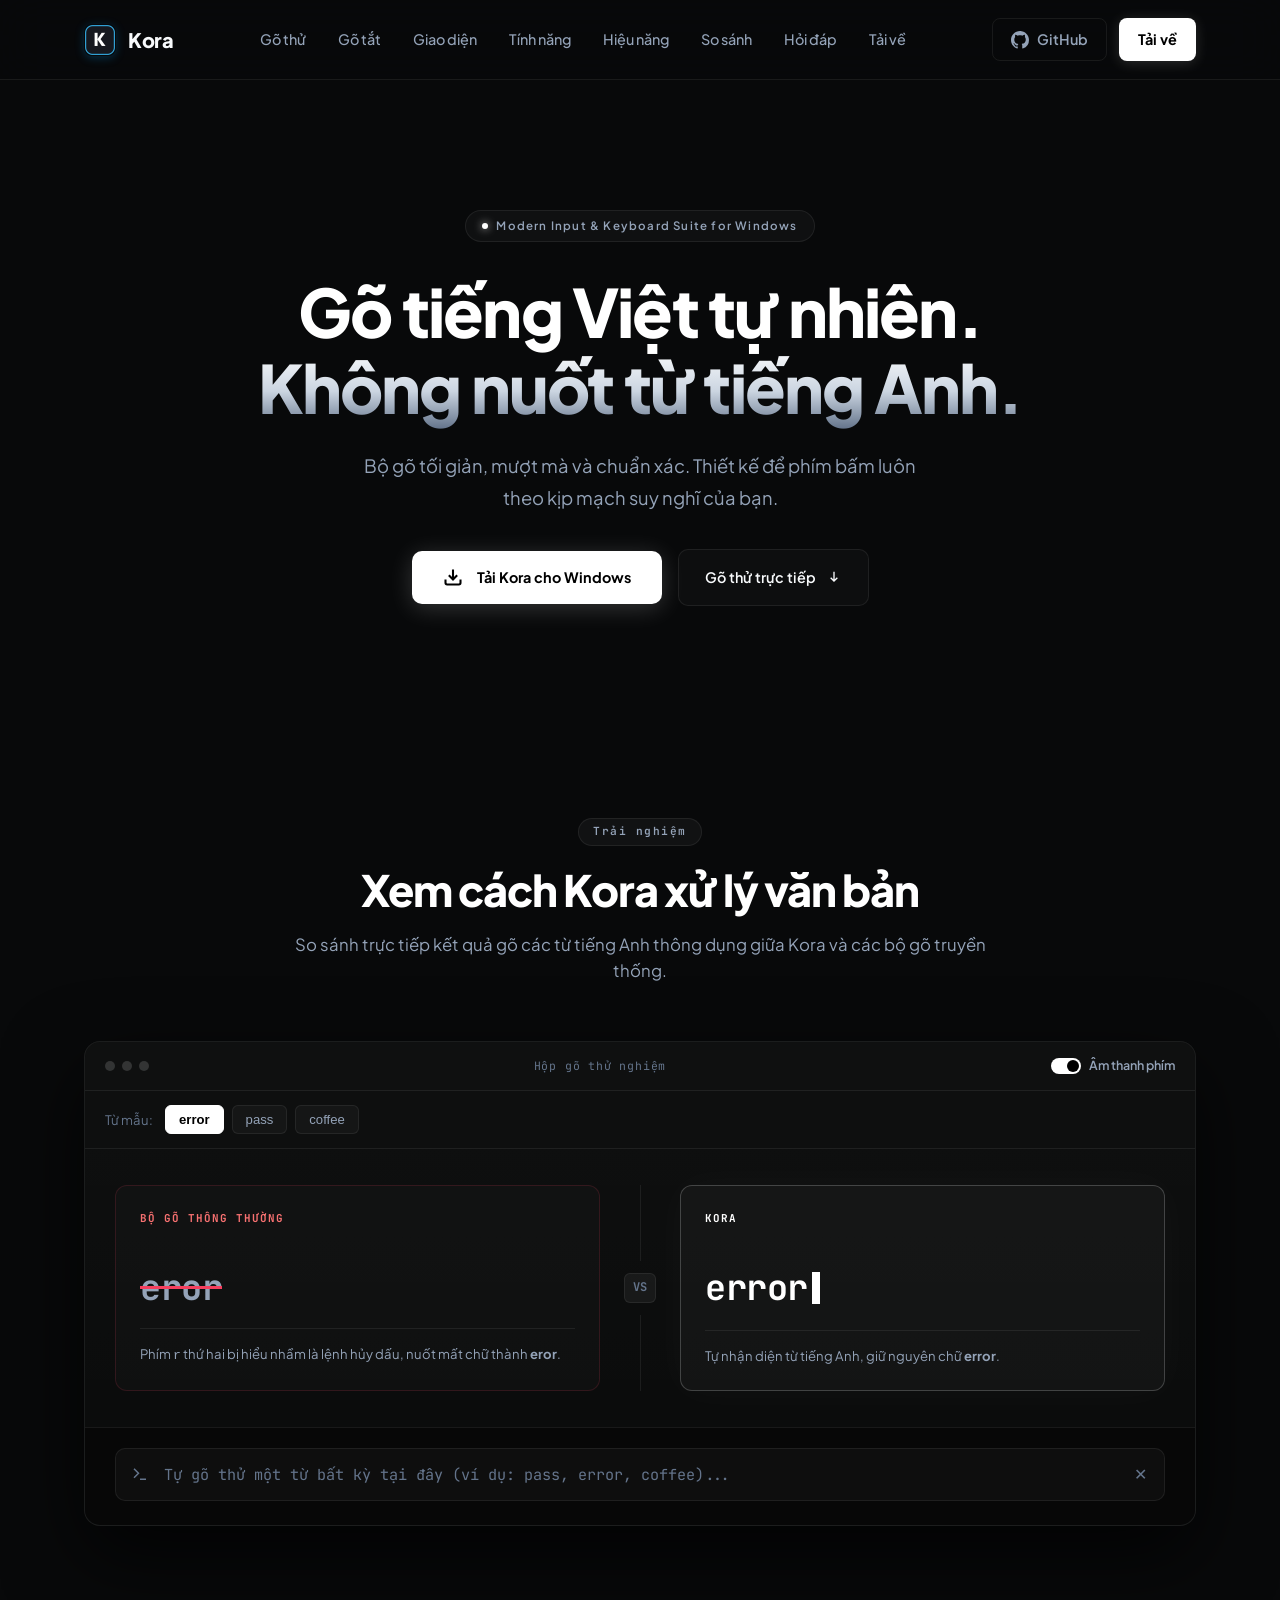
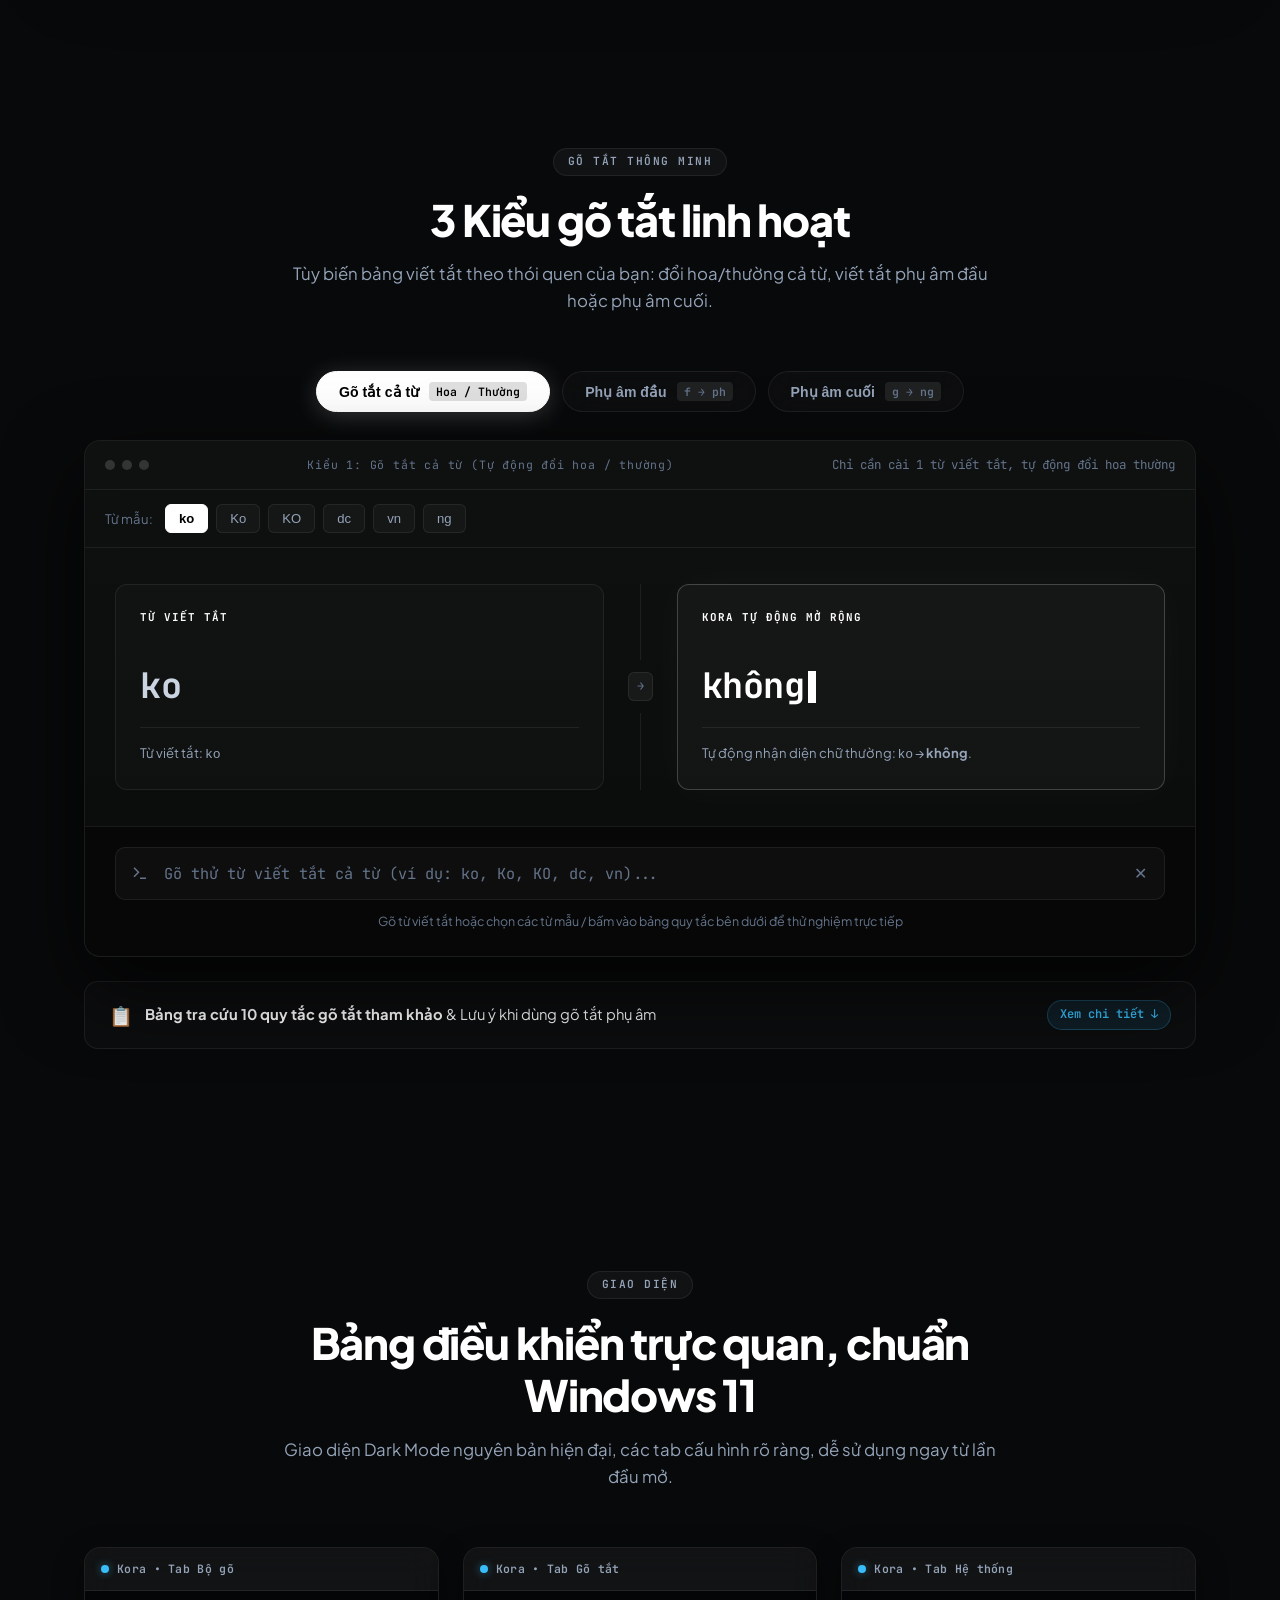
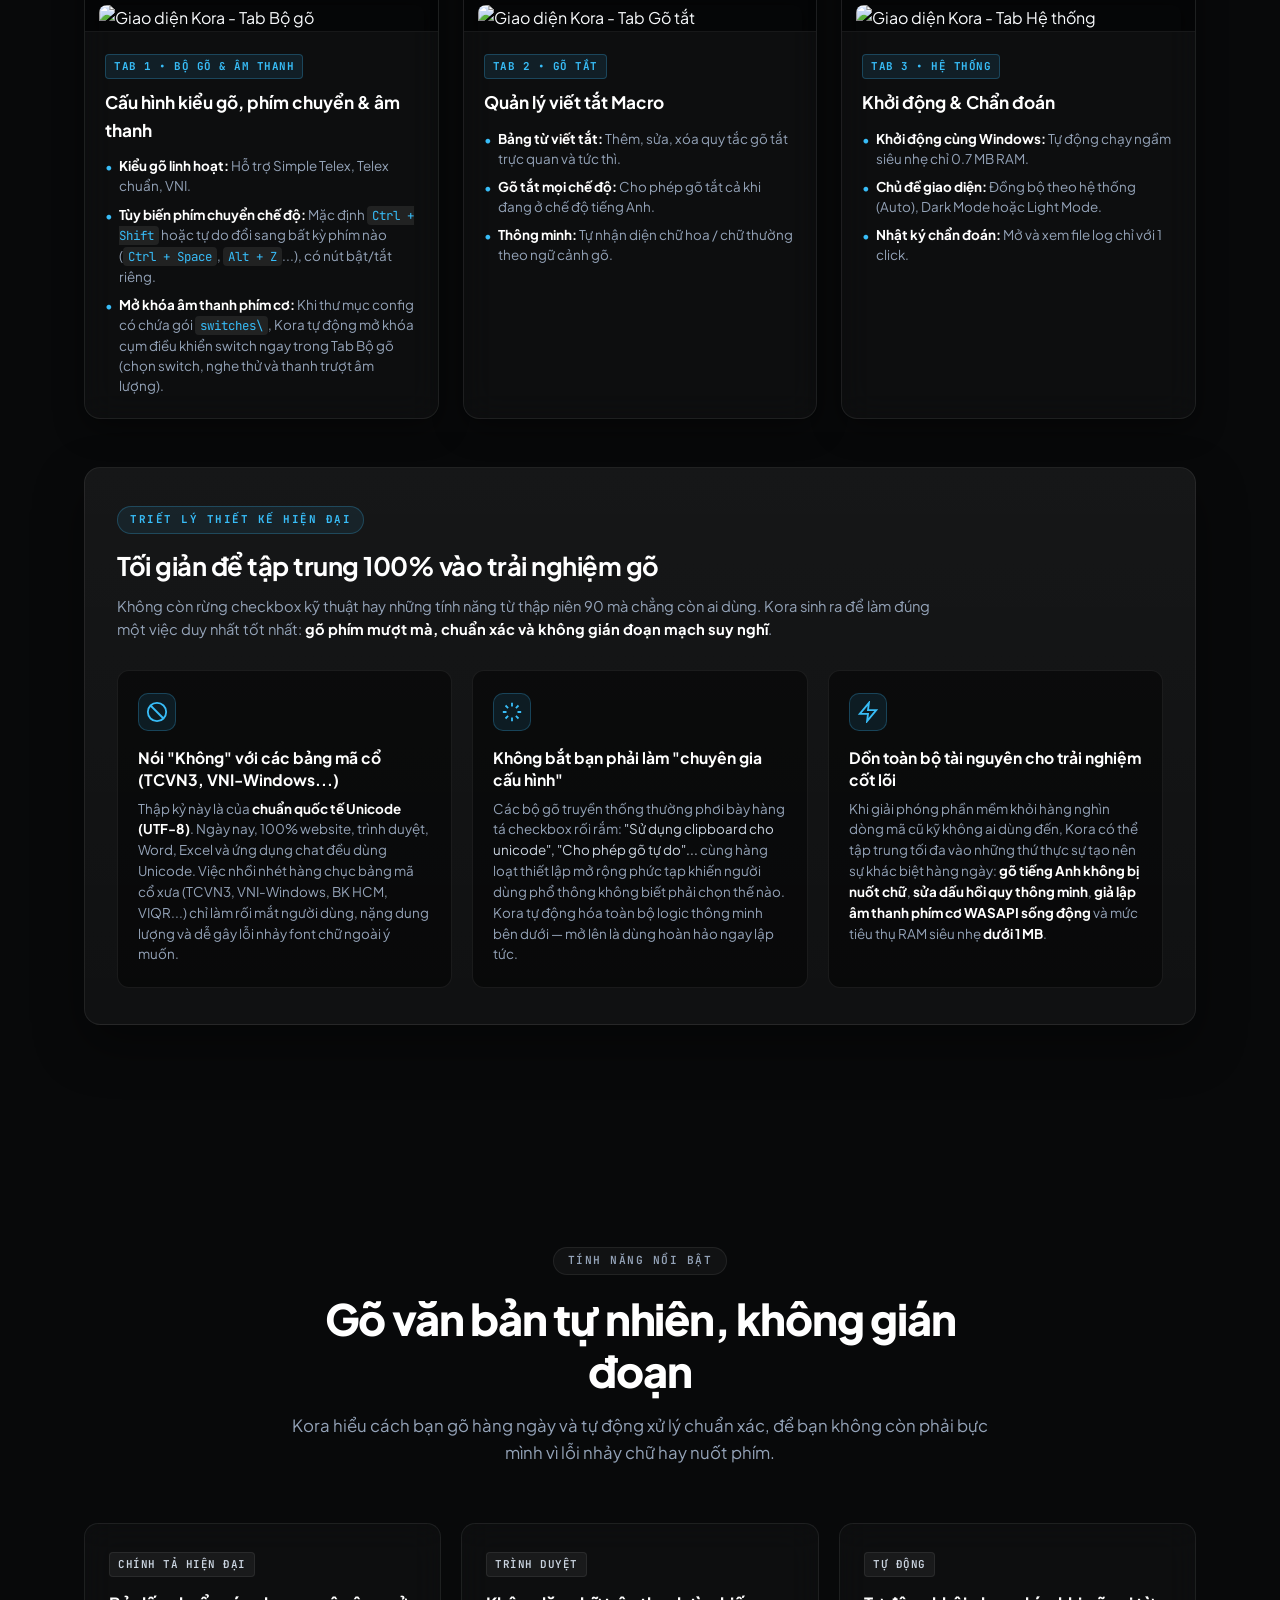
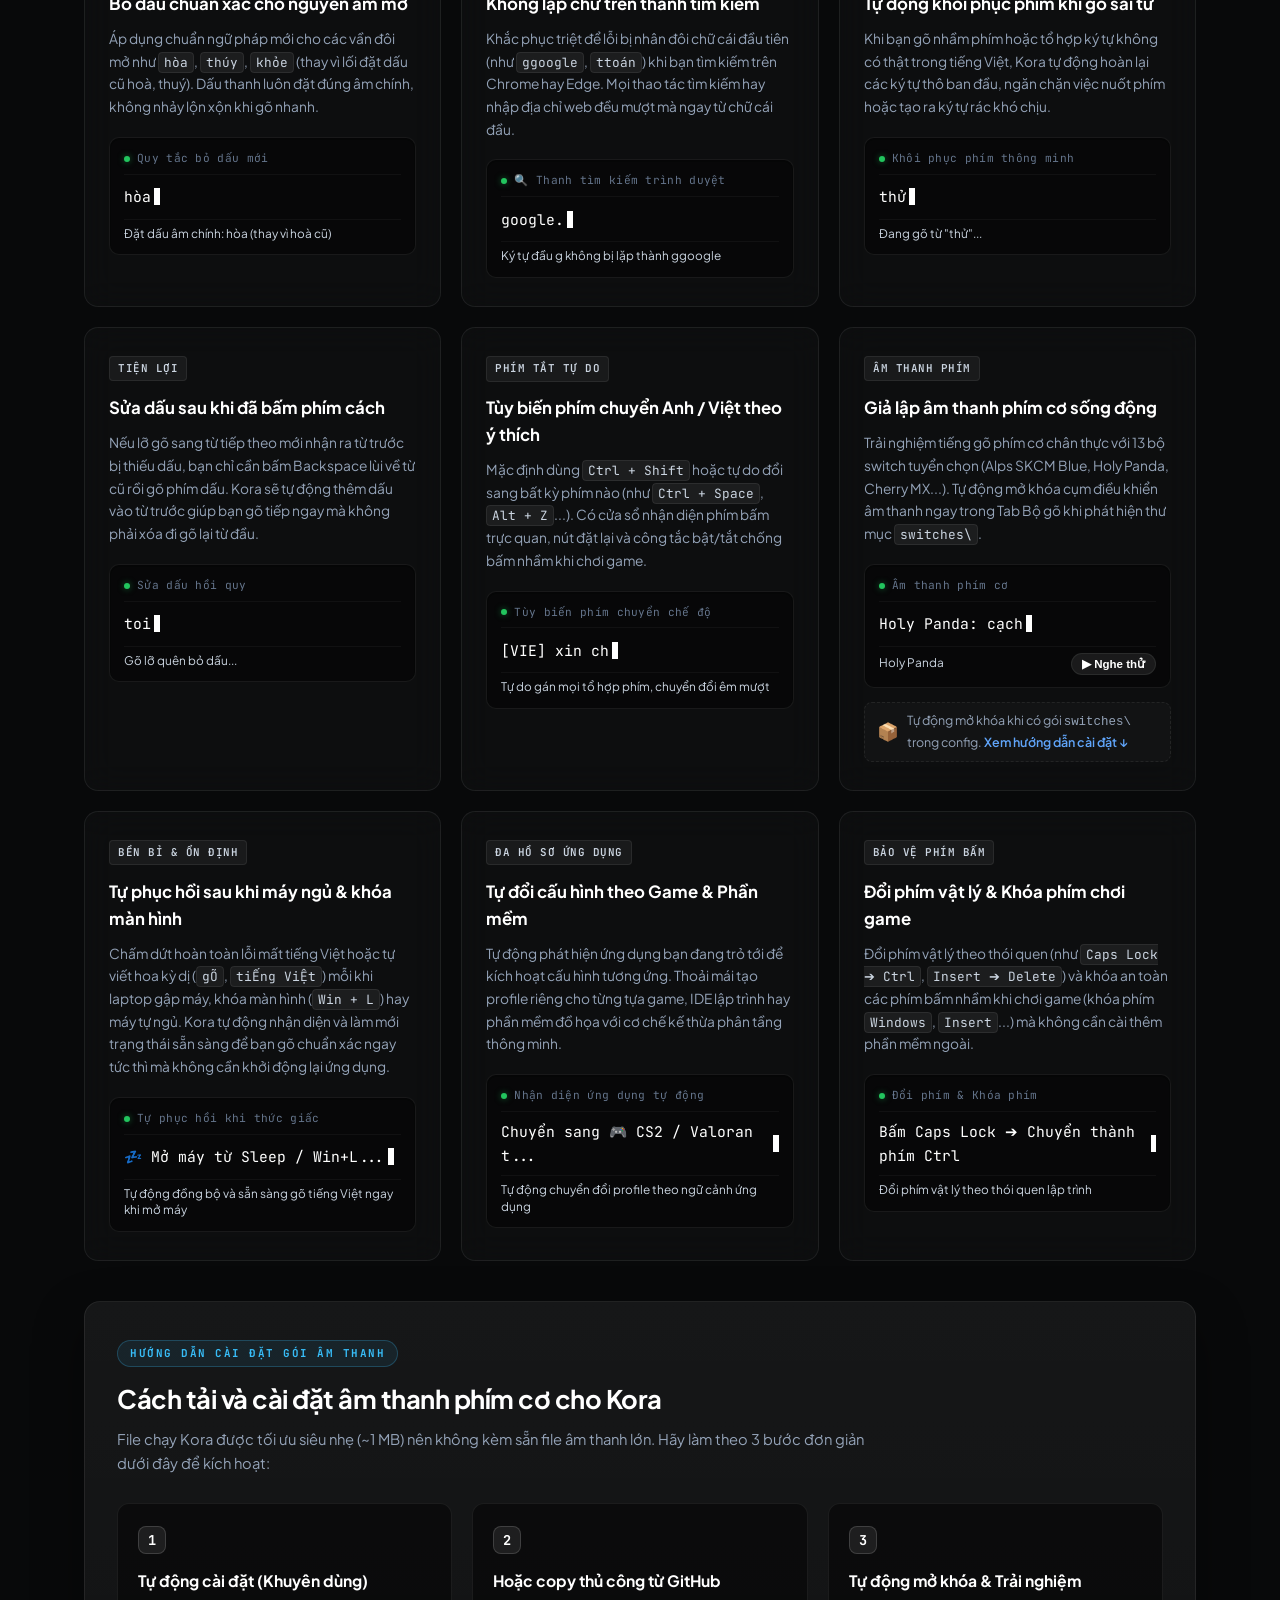
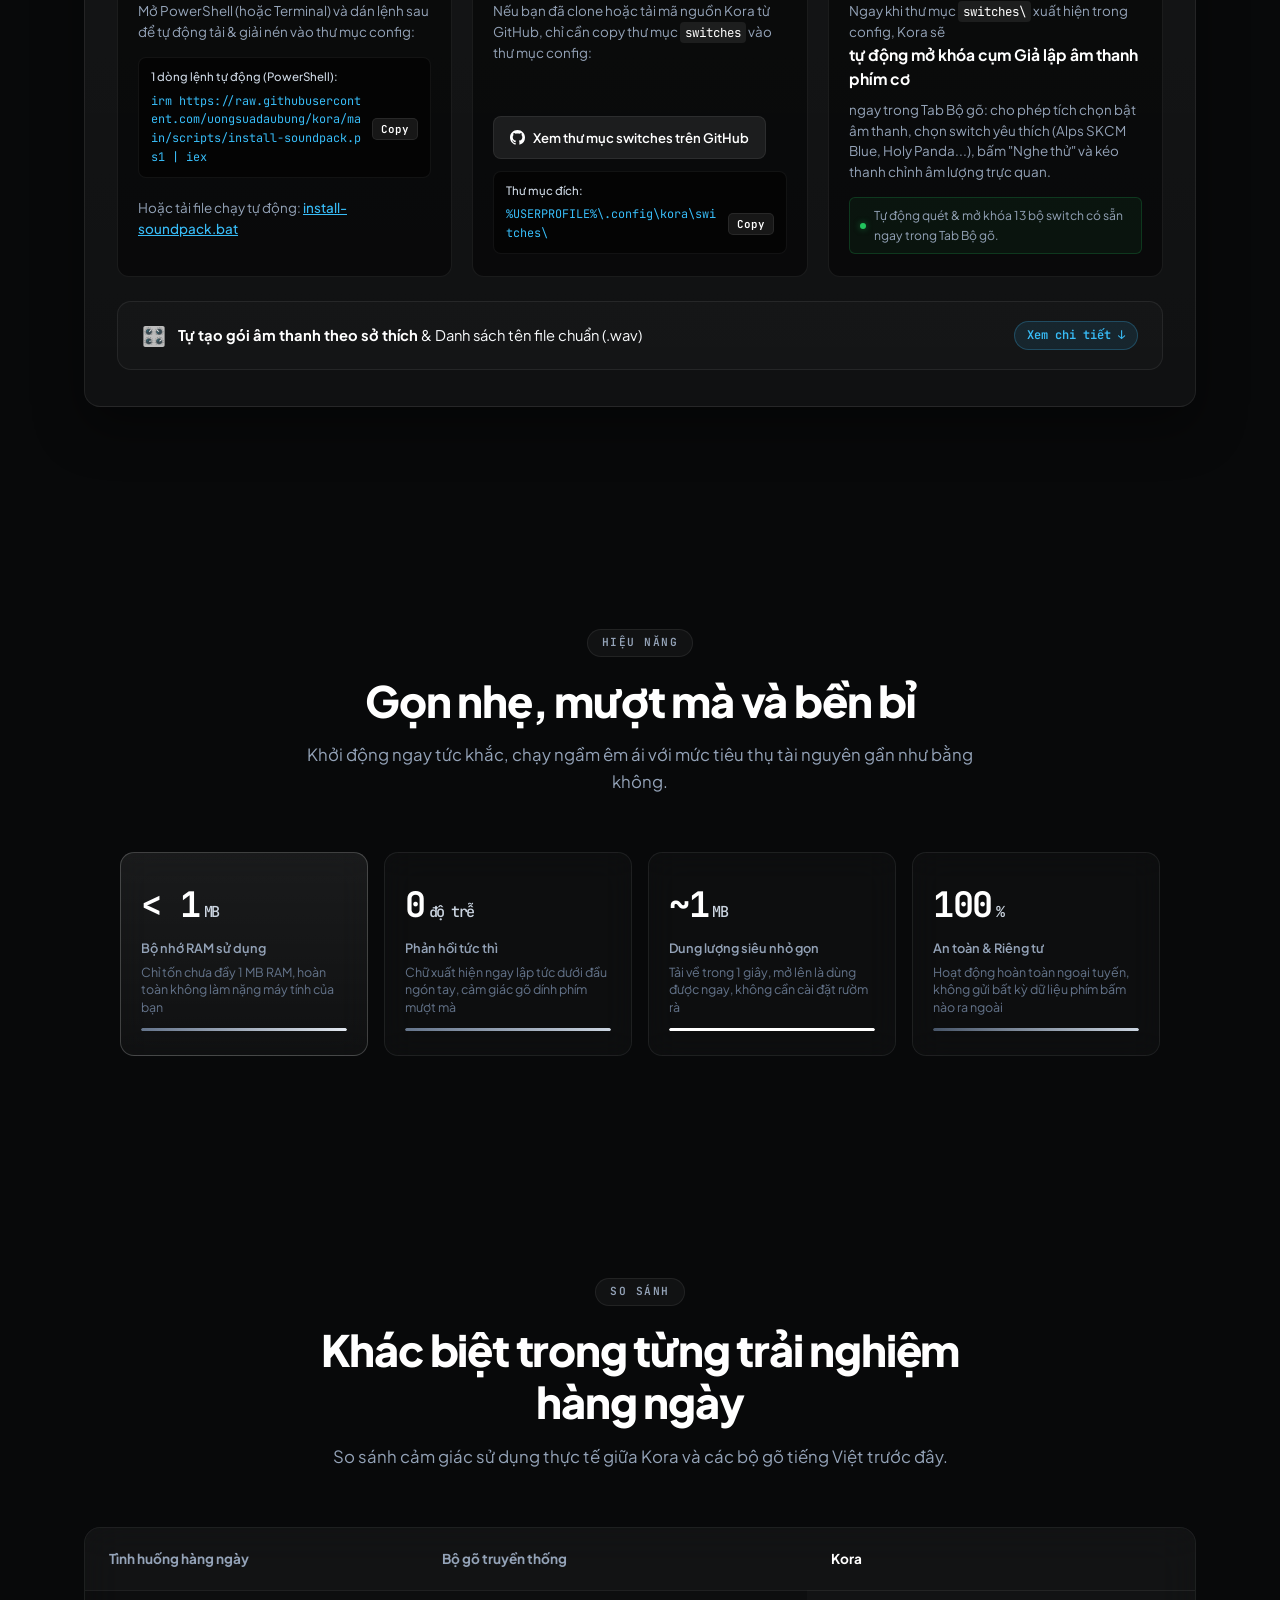
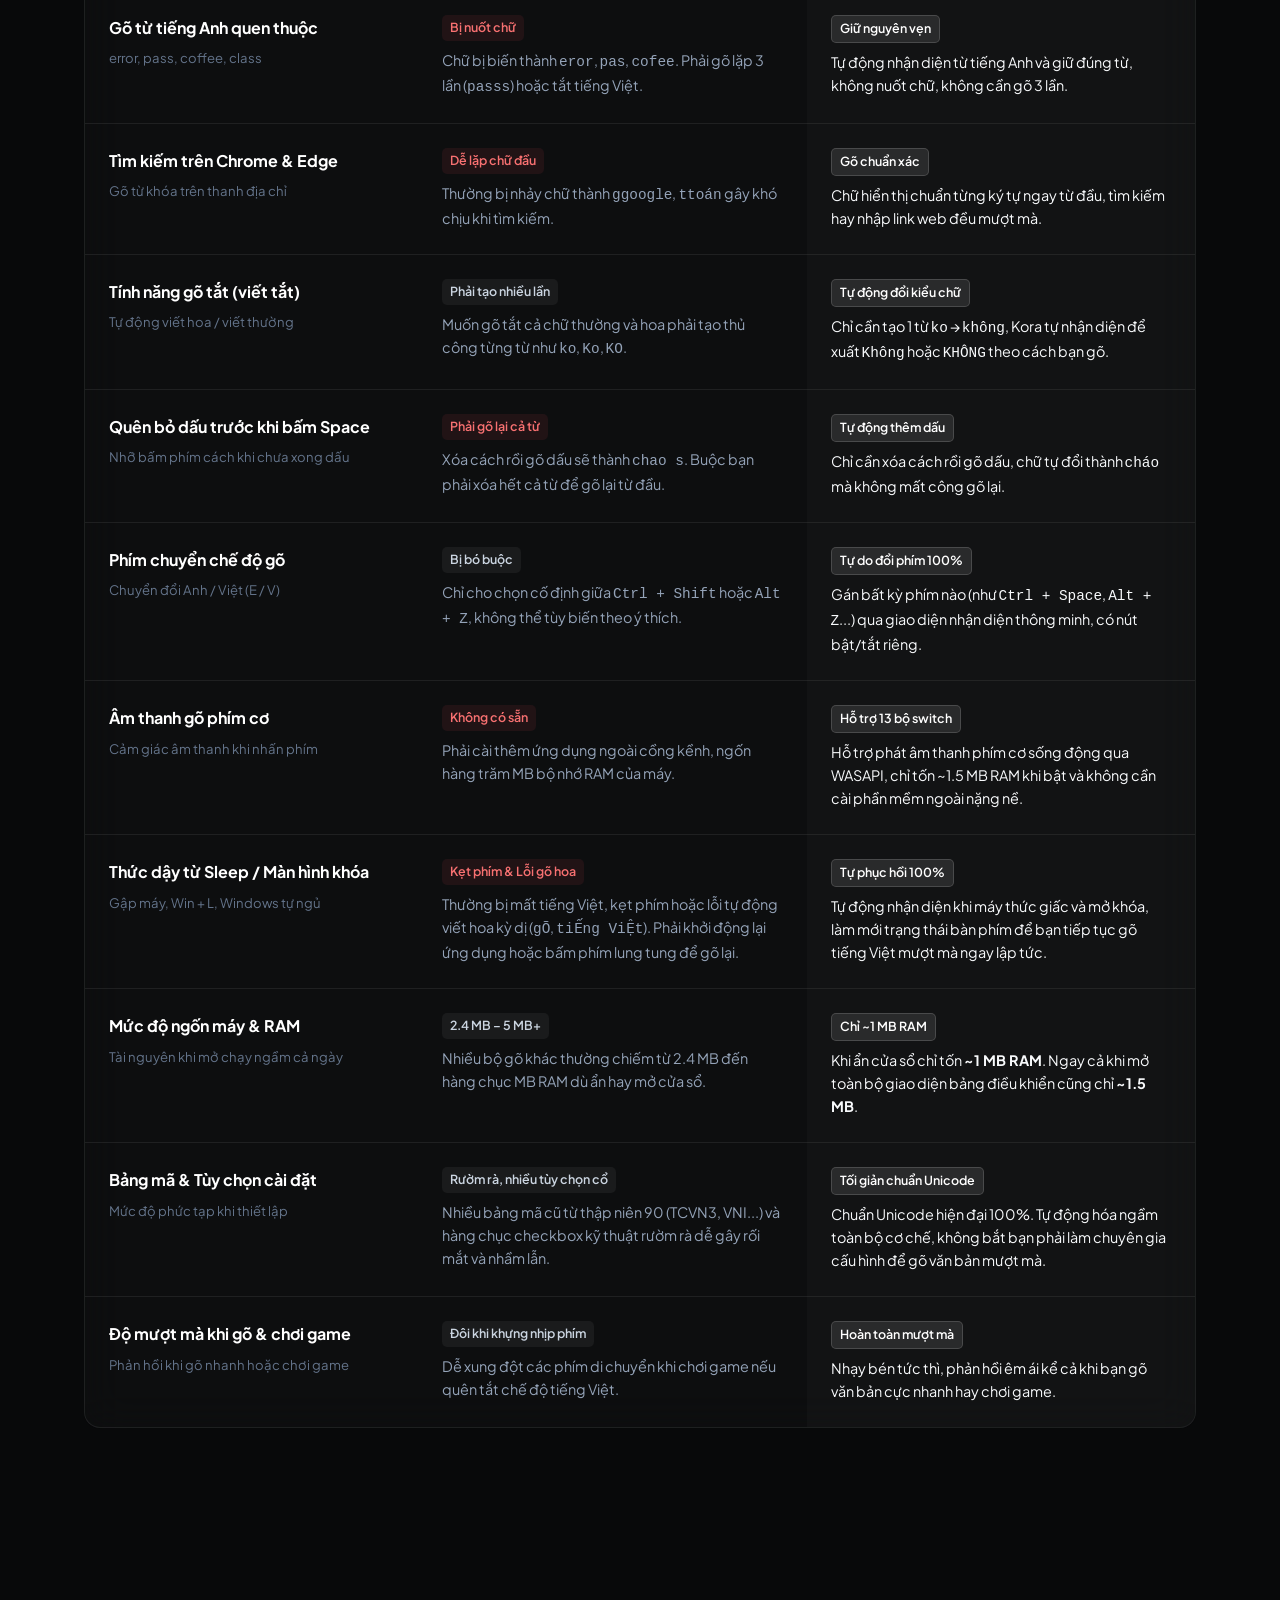
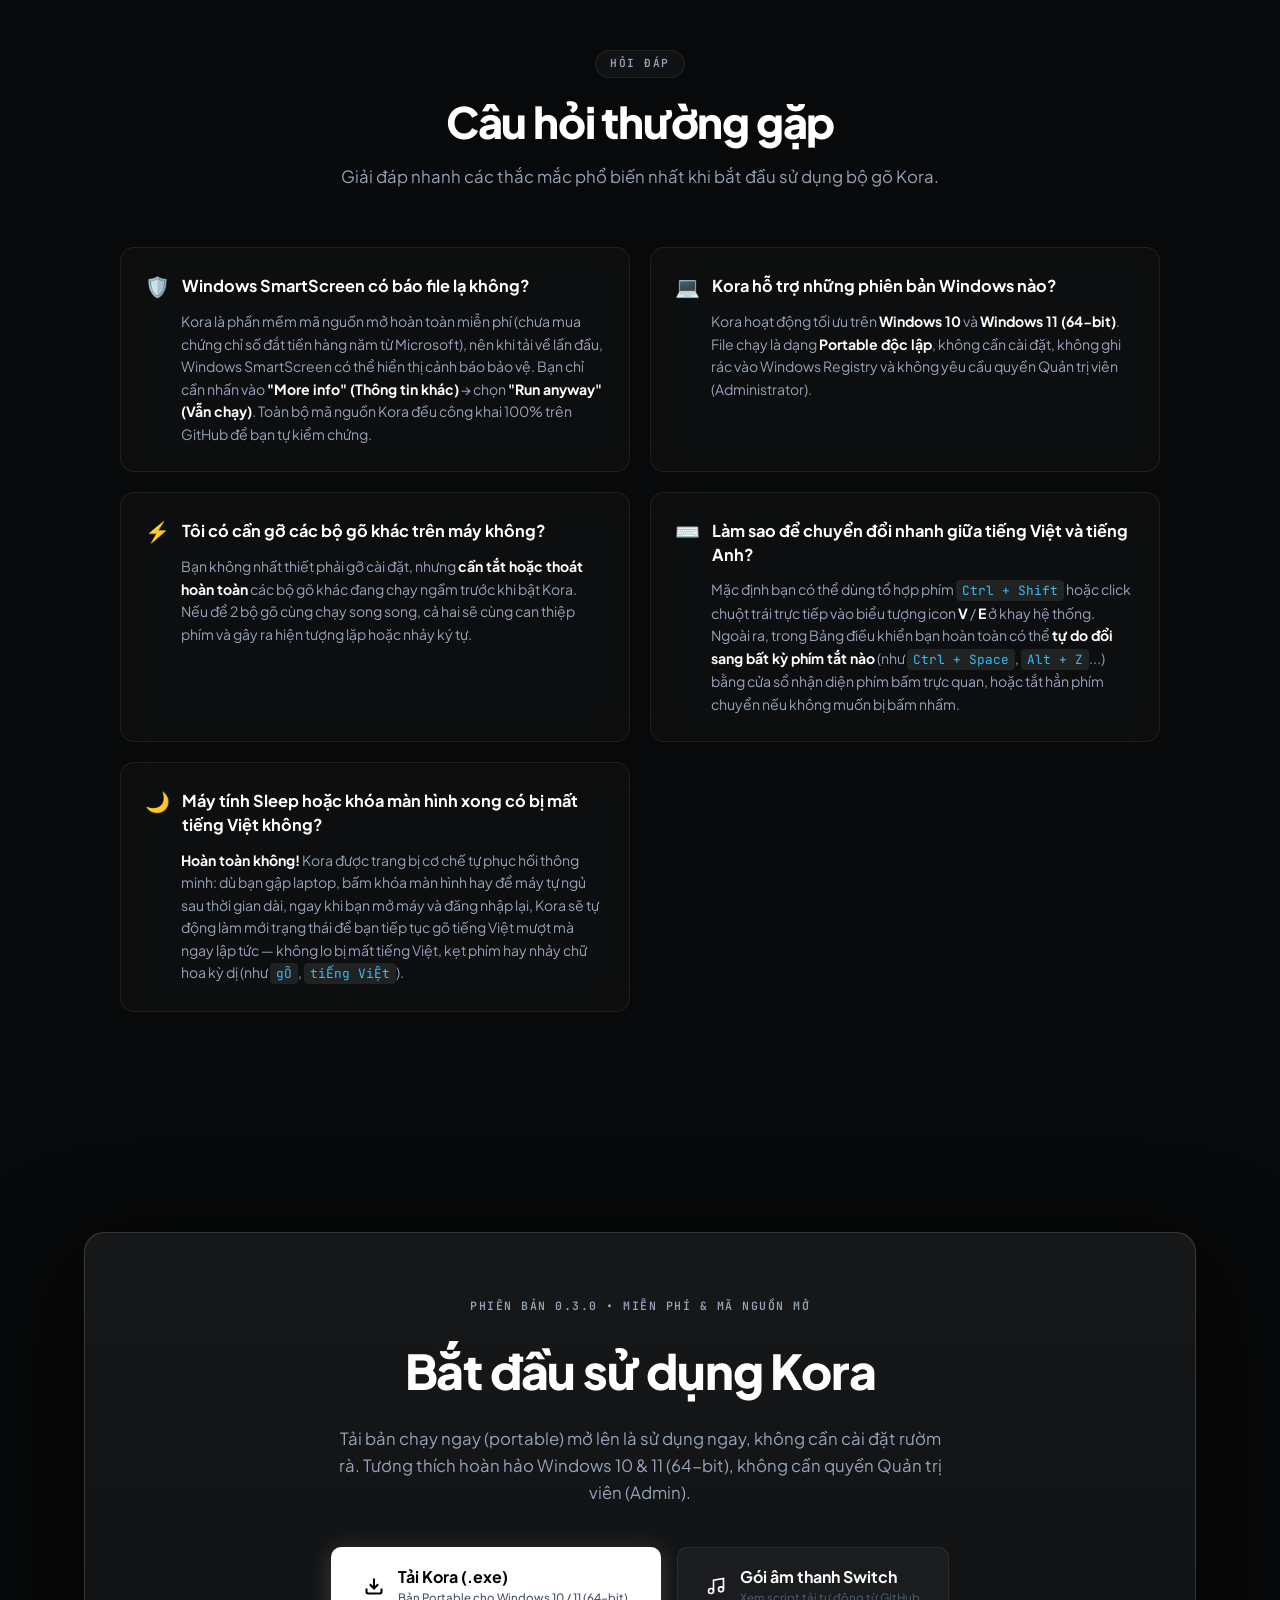
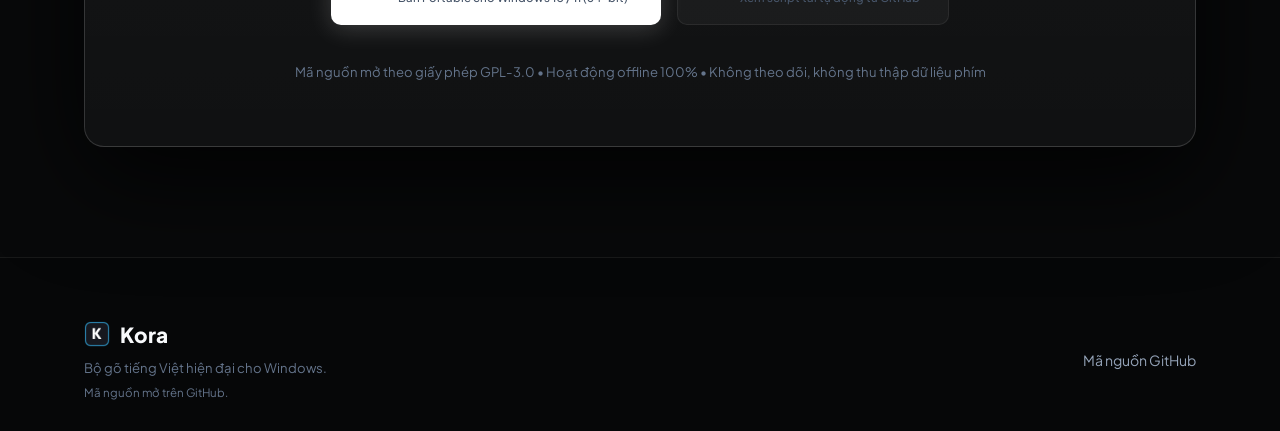
==== commit 63eaf08a: "perf(engine): achieve zero-allocation hot path and reach 13.7M keys/sec throughput - Convert TypingB" ====
--- a/landing-page/index.html
+++ b/landing-page/index.html
@@ -45,7 +45,7 @@
     <div class="container hero-container">
       <div class="hero-tag">
         <span class="pulse-indicator"></span>
-        <span>Bộ gõ tiếng Việt thế hệ mới cho Windows</span>
+        <span>Modern Input & Keyboard Suite for Windows</span>
       </div>
 
       <h1 class="hero-title">
@@ -621,6 +621,54 @@
             <span>Tự động mở khóa khi có gói <code>switches\</code> trong config. <a href="#sound-guide">Xem hướng dẫn cài đặt &darr;</a></span>
           </div>
         </div>
+
+        <div class="spec-card">
+          <span class="spec-tag">BỀN BỈ &amp; ỔN ĐỊNH</span>
+          <div class="spec-title">Tự phục hồi sau khi máy ngủ &amp; khóa màn hình</div>
+          <div class="spec-desc">Chấm dứt hoàn toàn lỗi mất tiếng Việt hoặc tự viết hoa kỳ dị (<code>gÕ</code>, <code>tiẾng ViỆt</code>) mỗi khi laptop gập máy, khóa màn hình (<code>Win + L</code>) hay máy tự ngủ. Kora tự động nhận diện và làm mới trạng thái sẵn sàng để bạn gõ chuẩn xác ngay tức thì mà không cần khởi động lại ứng dụng.</div>
+          <div class="feature-demo-screen" data-feature="resume">
+            <div class="feature-screen-top">
+              <span class="screen-dot"></span>
+              <span class="screen-title">Tự phục hồi khi thức giấc</span>
+            </div>
+            <div class="feature-screen-content">
+              <span class="typing-text"></span><span class="typing-cursor"></span>
+            </div>
+            <div class="feature-screen-status">Tự động đồng bộ và sẵn sàng gõ tiếng Việt ngay khi mở máy</div>
+          </div>
+        </div>
+
+        <div class="spec-card">
+          <span class="spec-tag">ĐA HỒ SƠ ỨNG DỤNG</span>
+          <div class="spec-title">Tự đổi cấu hình theo Game &amp; Phần mềm</div>
+          <div class="spec-desc">Tự động phát hiện ứng dụng bạn đang trỏ tới để kích hoạt cấu hình tương ứng. Thoải mái tạo profile riêng cho từng tựa game, IDE lập trình hay phần mềm đồ họa với cơ chế kế thừa phân tầng thông minh.</div>
+          <div class="feature-demo-screen" data-feature="profile">
+            <div class="feature-screen-top">
+              <span class="screen-dot"></span>
+              <span class="screen-title">Nhận diện ứng dụng tự động</span>
+            </div>
+            <div class="feature-screen-content">
+              <span class="typing-text"></span><span class="typing-cursor"></span>
+            </div>
+            <div class="feature-screen-status">Tự động chuyển đổi profile theo ngữ cảnh ứng dụng</div>
+          </div>
+        </div>
+
+        <div class="spec-card">
+          <span class="spec-tag">BẢO VỆ PHÍM BẤM</span>
+          <div class="spec-title">Đổi phím vật lý &amp; Khóa phím chơi game</div>
+          <div class="spec-desc">Đổi phím vật lý theo thói quen (như <code>Caps Lock ➔ Ctrl</code>, <code>Insert ➔ Delete</code>) và khóa an toàn các phím bấm nhầm khi chơi game (khóa phím <code>Windows</code>, <code>Insert</code>...) mà không cần cài thêm phần mềm ngoài.</div>
+          <div class="feature-demo-screen" data-feature="remap">
+            <div class="feature-screen-top">
+              <span class="screen-dot"></span>
+              <span class="screen-title">Đổi phím &amp; Khóa phím</span>
+            </div>
+            <div class="feature-screen-content">
+              <span class="typing-text"></span><span class="typing-cursor"></span>
+            </div>
+            <div class="feature-screen-status">Lọc sạch phím thừa, bảo vệ thao tác khi chơi game</div>
+          </div>
+        </div>
       </div>
 
       <!-- Soundpack Installation Guide -->
@@ -628,7 +676,7 @@
         <div class="guide-header">
           <div class="guide-badge">HƯỚNG DẪN CÀI ĐẶT GÓI ÂM THANH</div>
           <h3 class="guide-title">Cách tải và cài đặt âm thanh phím cơ cho Kora</h3>
-          <p class="guide-subtitle">File chạy Kora được tối ưu siêu nhẹ (~549 KB) nên không kèm sẵn file âm thanh lớn. Hãy làm theo 3 bước đơn giản dưới đây để kích hoạt:</p>
+          <p class="guide-subtitle">File chạy Kora được tối ưu siêu nhẹ (~1 MB) nên không kèm sẵn file âm thanh lớn. Hãy làm theo 3 bước đơn giản dưới đây để kích hoạt:</p>
         </div>
 
         <div class="guide-steps-grid">
@@ -843,7 +891,7 @@
         </div>
 
         <div class="telemetry-card">
-          <div class="telemetry-value">~549<span class="telemetry-unit">KB</span></div>
+          <div class="telemetry-value">~1<span class="telemetry-unit">MB</span></div>
           <div class="telemetry-label">Dung lượng siêu nhỏ gọn</div>
           <div class="telemetry-sub">Tải về trong 1 giây, mở lên là dùng được ngay, không cần cài đặt rườm rà</div>
           <div class="telemetry-bar"><div class="bar-fill crimson" style="width: 100%"></div></div>
@@ -854,77 +902,6 @@
           <div class="telemetry-label">An toàn & Riêng tư</div>
           <div class="telemetry-sub">Hoạt động hoàn toàn ngoại tuyến, không gửi bất kỳ dữ liệu phím bấm nào ra ngoài</div>
           <div class="telemetry-bar"><div class="bar-fill purple" style="width: 100%"></div></div>
-        </div>
-      </div>
-
-      <!-- Real-world Task Manager Benchmark Showcase -->
-      <div class="benchmark-showcase">
-        <div class="benchmark-showcase-header">
-          <div class="benchmark-badge">ĐỐI CHIẾU THỰC TẾ TRÊN WINDOWS TASK MANAGER</div>
-          <h3 class="benchmark-title">Tiêu thụ RAM thực tế: Ẩn cửa sổ vs. Mở cửa sổ</h3>
-          <p class="benchmark-subtitle">
-            Minh chứng trực tiếp từ Task Manager khi chạy song song <strong>Kora</strong> cùng <strong>UniKey</strong> và <strong>OpenKey</strong>:
-          </p>
-        </div>
-
-        <div class="benchmark-cards-grid">
-          <!-- Card 1: Ẩn cửa sổ -->
-          <div class="benchmark-card">
-            <div class="benchmark-card-header">
-              <div class="benchmark-status-badge">
-                <span class="status-dot"></span>
-                <span>ẨN CỬA SỔ (CHẠY NGẦM KHAY HỆ THỐNG)</span>
-              </div>
-              <div class="benchmark-ram-val">0.7 MB RAM</div>
-            </div>
-            <div class="benchmark-img-container">
-              <img src="images/benchmark-tray.png" alt="Task Manager khi Kora ẩn cửa sổ - 0.7 MB RAM" loading="lazy">
-            </div>
-            <div class="benchmark-card-desc">
-              <div class="benchmark-metric-row win">
-                <span class="proc-name">Kora (Rust):</span>
-                <span class="proc-num">0.7 MB</span>
-                <span class="proc-tag">Tự động giải phóng bộ nhớ</span>
-              </div>
-              <div class="benchmark-metric-row">
-                <span class="proc-name">UniKey / OpenKey:</span>
-                <span class="proc-num">2.4 MB</span>
-                <span class="proc-tag">Nặng gấp ~3.5 lần</span>
-              </div>
-              <p class="benchmark-analysis">
-                🔍 <strong>Nhận xét:</strong> Khi đóng cửa sổ về khay hệ thống (không có mũi tên <code>&gt;</code>), Kora tự động cắt tỉa working set xuống chỉ còn <strong>0.7 MB RAM</strong>, tiết kiệm hơn <strong>70%</strong> so với các bộ gõ truyền thống.
-              </p>
-            </div>
-          </div>
-
-          <!-- Card 2: Mở cửa sổ -->
-          <div class="benchmark-card">
-            <div class="benchmark-card-header">
-              <div class="benchmark-status-badge active-state">
-                <span class="status-dot active"></span>
-                <span>MỞ CỬA SỔ (BẢNG ĐIỀU KHIỂN ĐANG BẬT)</span>
-              </div>
-              <div class="benchmark-ram-val">1.5 MB RAM</div>
-            </div>
-            <div class="benchmark-img-container">
-              <img src="images/benchmark-window.png" alt="Task Manager khi Kora mở cửa sổ - 1.5 MB RAM" loading="lazy">
-            </div>
-            <div class="benchmark-card-desc">
-              <div class="benchmark-metric-row win">
-                <span class="proc-name">Kora (Rust):</span>
-                <span class="proc-num">1.5 MB</span>
-                <span class="proc-tag">Đang hiển thị toàn bộ giao diện</span>
-              </div>
-              <div class="benchmark-metric-row">
-                <span class="proc-name">OpenKey / UniKey:</span>
-                <span class="proc-num">2.4 MB</span>
-                <span class="proc-tag">Vẫn giữ 2.4 MB</span>
-              </div>
-              <p class="benchmark-analysis">
-                🔍 <strong>Nhận xét:</strong> Ngay cả khi đang mở bảng điều khiển (có mũi tên <code>&gt;</code> trong Task Manager), Kora chỉ tiêu tốn <strong>1.5 MB RAM</strong> — con số này vẫn nhẹ hơn gần <strong>1 MB</strong> so với UniKey & OpenKey.
-              </p>
-            </div>
-          </div>
         </div>
       </div>
     </div>
@@ -1041,16 +1018,31 @@
 
             <tr>
               <td class="feature-name">
+                <strong>Thức dậy từ Sleep / Màn hình khóa</strong>
+                <span>Gập máy, Win + L, Windows tự ngủ</span>
+              </td>
+              <td class="legacy-td">
+                <span class="badge-fail">Kẹt phím &amp; Lỗi gõ hoa</span>
+                <p>Thường bị mất tiếng Việt, kẹt phím hoặc lỗi tự động viết hoa kỳ dị (<code>gÕ</code>, <code>tiẾng ViỆt</code>). Phải khởi động lại ứng dụng hoặc bấm phím lung tung để gõ lại.</p>
+              </td>
+              <td class="kora-td">
+                <span class="badge-win">Tự phục hồi 100%</span>
+                <p>Tự động nhận diện khi máy thức giấc và mở khóa, làm mới trạng thái bàn phím để bạn tiếp tục gõ tiếng Việt mượt mà ngay lập tức.</p>
+              </td>
+            </tr>
+
+            <tr>
+              <td class="feature-name">
                 <strong>Mức độ ngốn máy & RAM</strong>
                 <span>Tài nguyên khi mở chạy ngầm cả ngày</span>
               </td>
               <td class="legacy-td">
-                <span class="badge-neutral">2.4 MB (cố định)</span>
-                <p>UniKey và OpenKey luôn chiếm từ 2.4 MB RAM trở lên dù ẩn hay mở cửa sổ.</p>
+                <span class="badge-neutral">2.4 MB – 5 MB+</span>
+                <p>Nhiều bộ gõ khác thường chiếm từ 2.4 MB đến hàng chục MB RAM dù ẩn hay mở cửa sổ.</p>
               </td>
               <td class="kora-td">
-                <span class="badge-win">Chỉ 0.7 MB &rarr; 1.5 MB</span>
-                <p>Khi ẩn cửa sổ chỉ tốn <strong>0.7 MB RAM</strong> (nhẹ hơn 70%). Khi mở bảng điều khiển cũng chỉ <strong>1.5 MB</strong> (<a href="#performance" style="color: #38bdf8; text-decoration: underline;">xem ảnh Task Manager &uarr;</a>).</p>
+                <span class="badge-win">Chỉ ~1 MB RAM</span>
+                <p>Khi ẩn cửa sổ chỉ tốn <strong>~1 MB RAM</strong>. Ngay cả khi mở toàn bộ giao diện bảng điều khiển cũng chỉ <strong>~1.5 MB</strong>.</p>
               </td>
             </tr>
 
@@ -1122,10 +1114,10 @@
         <div class="faq-card">
           <div class="faq-q">
             <span class="faq-icon">⚡</span>
-            <h3>Tôi có cần gỡ UniKey hoặc OpenKey cũ không?</h3>
+            <h3>Tôi có cần gỡ các bộ gõ khác trên máy không?</h3>
           </div>
           <p class="faq-a">
-            Bạn không nhất thiết phải gỡ cài đặt, nhưng <strong>cần tắt hoặc thoát hoàn toàn</strong> các bộ gõ cũ (UniKey, OpenKey, EVKey...) trước khi bật Kora. Nếu để 2 bộ gõ cùng chạy ngầm song song, cả hai sẽ cùng bắt phím và gây ra lỗi lặp hoặc nhảy ký tự.
+            Bạn không nhất thiết phải gỡ cài đặt, nhưng <strong>cần tắt hoặc thoát hoàn toàn</strong> các bộ gõ khác đang chạy ngầm trước khi bật Kora. Nếu để 2 bộ gõ cùng chạy song song, cả hai sẽ cùng can thiệp phím và gây ra hiện tượng lặp hoặc nhảy ký tự.
           </p>
         </div>
 
@@ -1136,6 +1128,16 @@
           </div>
           <p class="faq-a">
             Mặc định bạn có thể dùng tổ hợp phím <code>Ctrl + Shift</code> hoặc click chuột trái trực tiếp vào biểu tượng icon <strong>V</strong> / <strong>E</strong> ở khay hệ thống. Ngoài ra, trong Bảng điều khiển bạn hoàn toàn có thể <strong>tự do đổi sang bất kỳ phím tắt nào</strong> (như <code>Ctrl + Space</code>, <code>Alt + Z</code>...) bằng cửa sổ nhận diện phím bấm trực quan, hoặc tắt hẳn phím chuyển nếu không muốn bị bấm nhầm.
+          </p>
+        </div>
+
+        <div class="faq-card">
+          <div class="faq-q">
+            <span class="faq-icon">🌙</span>
+            <h3>Máy tính Sleep hoặc khóa màn hình xong có bị mất tiếng Việt không?</h3>
+          </div>
+          <p class="faq-a">
+            <strong>Hoàn toàn không!</strong> Kora được trang bị cơ chế tự phục hồi thông minh: dù bạn gập laptop, bấm khóa màn hình hay để máy tự ngủ sau thời gian dài, ngay khi bạn mở máy và đăng nhập lại, Kora sẽ tự động làm mới trạng thái để bạn tiếp tục gõ tiếng Việt mượt mà ngay lập tức — không lo bị mất tiếng Việt, kẹt phím hay nhảy chữ hoa kỳ dị (như <code>gÕ</code>, <code>tiẾng ViỆt</code>).
           </p>
         </div>
       </div>
--- a/landing-page/style.css
+++ b/landing-page/style.css
@@ -1,4 +1,4 @@
-﻿/* ==========================================================================
+/* ==========================================================================
    Kora Landing Page — Titanium & Obsidian Monochrome (Apple Pro / Linear.app)
    ========================================================================== */
 
@@ -458,10 +458,1014 @@
 .bar-fill.green { background: linear-gradient(90deg, #64748b, #cbd5e1); }
 .bar-fill.purple { background: linear-gradient(90deg, #475569, #cbd5e1); }
 
+
 /* ==========================================================================
-   Real-world Benchmark Showcase (Task Manager Evidence)
+   Section Headers
    ========================================================================== */
-.benchmark-showcase {
+.section {
+  padding: 110px 0;
+  position: relative;
+}
+
+.section-header {
+  text-align: center;
+  max-width: 720px;
+  margin: 0 auto 56px;
+}
+
+.section-chip {
+  display: inline-block;
+  font-family: var(--font-mono);
+  font-size: 0.7rem;
+  font-weight: 600;
+  letter-spacing: 1.5px;
+  color: var(--text-secondary);
+  background: rgba(255, 255, 255, 0.04);
+  border: 1px solid var(--border-subtle);
+  padding: 4px 14px;
+  border-radius: 99px;
+  margin-bottom: 18px;
+}
+
+.section-title {
+  font-size: clamp(2rem, 3.4vw, 2.7rem);
+  font-weight: 800;
+  letter-spacing: -1.2px;
+  line-height: 1.2;
+  margin-bottom: 16px;
+  color: #ffffff;
+}
+
+.section-subtitle {
+  color: var(--text-secondary);
+  font-size: 1.05rem;
+  line-height: 1.6;
+}
+
+/* ==========================================================================
+   Smart Macro Tabs & Demo Styles
+   ========================================================================== */
+.macro-tabs {
+  display: flex;
+  justify-content: center;
+  gap: 12px;
+  margin-bottom: 28px;
+  flex-wrap: wrap;
+}
+
+.macro-tab-btn {
+  background: var(--bg-card);
+  backdrop-filter: blur(16px);
+  border: 1px solid var(--border-subtle);
+  color: var(--text-secondary);
+  padding: 10px 22px;
+  border-radius: 99px;
+  font-size: 0.88rem;
+  font-weight: 600;
+  cursor: pointer;
+  transition: all 0.25s ease;
+  display: flex;
+  align-items: center;
+  gap: 10px;
+}
+
+.macro-tab-btn:hover {
+  background: var(--bg-card-hover);
+  border-color: var(--border-strong);
+  color: #ffffff;
+}
+
+.macro-tab-btn.active {
+  background: #ffffff;
+  color: #000000;
+  border-color: #ffffff;
+  box-shadow: 0 4px 25px rgba(255, 255, 255, 0.18);
+}
+
+.macro-tab-btn .badge-pill {
+  font-family: var(--font-mono);
+  font-size: 0.72rem;
+  padding: 2px 7px;
+  border-radius: 4px;
+  background: rgba(255, 255, 255, 0.08);
+  color: var(--text-muted);
+}
+
+.macro-tab-btn.active .badge-pill {
+  background: rgba(0, 0, 0, 0.12);
+  color: #000000;
+}
+
+.macro-rule-hint {
+  font-size: 0.78rem;
+  color: var(--text-muted);
+  font-family: var(--font-mono);
+}
+
+.macro-input-display {
+  color: var(--accent-titanium);
+}
+
+.macro-input-col {
+  border-color: rgba(255, 255, 255, 0.12);
+}
+
+/* ==========================================================================
+   Smart Macro Table Styles
+   ========================================================================== */
+.macro-table-wrapper {
+  margin-top: 40px;
+}
+
+.macro-table-header {
+  display: flex;
+  justify-content: space-between;
+  align-items: flex-end;
+  margin-bottom: 16px;
+  flex-wrap: wrap;
+  gap: 16px;
+}
+
+.macro-table-title {
+  font-size: 1.25rem;
+  font-weight: 700;
+  color: #ffffff;
+  margin-bottom: 4px;
+}
+
+.macro-table-subtitle {
+  font-size: 0.85rem;
+  color: var(--text-secondary);
+}
+
+.macro-table-filter {
+  display: flex;
+  gap: 8px;
+  flex-wrap: wrap;
+}
+
+.macro-filter-btn {
+  background: var(--bg-card);
+  border: 1px solid var(--border-subtle);
+  color: var(--text-secondary);
+  border-radius: 99px;
+  padding: 6px 14px;
+  font-size: 0.8rem;
+  font-weight: 500;
+  cursor: pointer;
+  transition: all 0.2s ease;
+}
+
+.macro-filter-btn:hover {
+  color: #ffffff;
+  border-color: var(--border-strong);
+  background: var(--bg-card-hover);
+}
+
+.macro-filter-btn.active {
+  background: rgba(255, 255, 255, 0.12);
+  color: #ffffff;
+  border-color: rgba(255, 255, 255, 0.28);
+  box-shadow: 0 2px 10px rgba(0, 0, 0, 0.3);
+}
+
+.macro-table-box {
+  background: rgba(12, 13, 14, 0.85);
+  backdrop-filter: blur(24px);
+  border: 1px solid var(--border-subtle);
+  border-radius: 14px;
+  overflow: hidden;
+  box-shadow: 0 20px 50px rgba(0, 0, 0, 0.5);
+}
+
+.macro-table {
+  width: 100%;
+  border-collapse: collapse;
+  text-align: left;
+}
+
+.macro-table th {
+  padding: 14px 18px;
+  font-size: 0.74rem;
+  font-weight: 700;
+  font-family: var(--font-mono);
+  letter-spacing: 0.8px;
+  text-transform: uppercase;
+  color: var(--text-muted);
+  background: rgba(255, 255, 255, 0.02);
+  border-bottom: 1px solid var(--border-subtle);
+}
+
+.th-key { width: 13%; }
+.th-arrow { width: 3%; text-align: center; }
+.th-val { width: 15%; }
+.th-type { width: 16%; }
+.th-desc { width: 41%; }
+.th-action { width: 12%; text-align: right; }
+
+.macro-table td {
+  padding: 15px 18px;
+  border-bottom: 1px solid rgba(255, 255, 255, 0.04);
+  vertical-align: middle;
+}
+
+.macro-row {
+  cursor: pointer;
+  transition: background 0.15s ease;
+}
+
+.macro-row:hover {
+  background: rgba(255, 255, 255, 0.035);
+}
+
+.macro-row:last-child td {
+  border-bottom: none;
+}
+
+.macro-kbd {
+  font-family: var(--font-mono);
+  font-size: 0.88rem;
+  font-weight: 600;
+  padding: 4px 10px;
+  border-radius: 6px;
+  background: rgba(255, 255, 255, 0.07);
+  border: 1px solid rgba(255, 255, 255, 0.16);
+  color: #ffffff;
+  display: inline-block;
+  box-shadow: 0 1px 3px rgba(0, 0, 0, 0.4);
+}
+
+.td-arrow {
+  color: var(--text-muted);
+  font-size: 0.88rem;
+  text-align: center;
+}
+
+.td-val {
+  color: #ffffff;
+  font-size: 0.95rem;
+}
+
+.macro-tag {
+  display: inline-block;
+  font-family: var(--font-mono);
+  font-size: 0.72rem;
+  font-weight: 600;
+  padding: 3px 10px;
+  border-radius: 99px;
+  letter-spacing: 0.3px;
+}
+
+.tag-normal {
+  background: rgba(255, 255, 255, 0.08);
+  color: #f1f5f9;
+  border: 1px solid rgba(255, 255, 255, 0.16);
+}
+
+.tag-start {
+  background: rgba(148, 163, 184, 0.12);
+  color: #cbd5e1;
+  border: 1px solid rgba(148, 163, 184, 0.22);
+}
+
+.tag-end {
+  background: rgba(203, 213, 225, 0.1);
+  color: #e2e8f0;
+  border: 1px solid rgba(203, 213, 225, 0.2);
+}
+
+.td-desc {
+  color: var(--text-secondary);
+  font-size: 0.85rem;
+  line-height: 1.5;
+}
+
+.td-desc kbd {
+  font-family: var(--font-mono);
+  font-size: 0.8rem;
+  padding: 1px 6px;
+  border-radius: 4px;
+  background: rgba(255, 255, 255, 0.06);
+  border: 1px solid var(--border-subtle);
+  color: var(--accent-titanium);
+}
+
+.td-desc em {
+  font-style: normal;
+  font-weight: 600;
+  color: #ffffff;
+}
+
+.td-desc code {
+  font-family: var(--font-mono);
+  font-size: 0.8rem;
+  background: rgba(255, 255, 255, 0.06);
+  padding: 1px 5px;
+  border-radius: 4px;
+  color: var(--text-muted);
+}
+
+.td-action {
+  text-align: right;
+}
+
+.btn-try-macro {
+  background: transparent;
+  border: 1px solid var(--border-subtle);
+  color: var(--text-secondary);
+  border-radius: 6px;
+  padding: 5px 12px;
+  font-size: 0.78rem;
+  font-weight: 600;
+  cursor: pointer;
+  transition: all 0.2s ease;
+  white-space: nowrap;
+}
+
+.macro-row:hover .btn-try-macro,
+.btn-try-macro:hover {
+  background: #ffffff;
+  color: #000000;
+  border-color: #ffffff;
+}
+
+.macro-table-footer {
+  margin-top: 14px;
+}
+
+.macro-footer-tip {
+  display: flex;
+  align-items: center;
+  gap: 12px;
+  padding: 14px 20px;
+  border-radius: 10px;
+  background: rgba(255, 255, 255, 0.02);
+  border: 1px solid var(--border-subtle);
+  font-size: 0.84rem;
+  color: var(--text-secondary);
+  line-height: 1.5;
+}
+
+.macro-footer-tip strong {
+  color: #ffffff;
+}
+
+.tip-icon {
+  font-size: 1.1rem;
+  flex-shrink: 0;
+}
+
+/* Macro Warning Box */
+.macro-warning-box {
+  margin-top: 14px;
+  background: rgba(245, 158, 11, 0.03);
+  border: 1px solid rgba(245, 158, 11, 0.22);
+  border-radius: 12px;
+  padding: 20px 22px;
+}
+
+.warning-header {
+  display: flex;
+  align-items: center;
+  gap: 10px;
+  margin-bottom: 8px;
+}
+
+.warning-icon {
+  font-size: 1.15rem;
+}
+
+.warning-title {
+  font-size: 0.95rem;
+  font-weight: 700;
+  color: #fbbf24;
+}
+
+.warning-text {
+  font-size: 0.84rem;
+  color: var(--text-secondary);
+  line-height: 1.55;
+  margin-bottom: 12px;
+}
+
+.warning-grid {
+  display: grid;
+  grid-template-columns: repeat(2, 1fr);
+  gap: 8px;
+  margin-bottom: 14px;
+}
+
+.warning-item {
+  display: flex;
+  align-items: baseline;
+  gap: 10px;
+  font-size: 0.8rem;
+  color: var(--text-secondary);
+  background: rgba(255, 255, 255, 0.02);
+  padding: 8px 12px;
+  border-radius: 6px;
+  border: 1px solid rgba(255, 255, 255, 0.04);
+}
+
+.warning-item-rule {
+  font-family: var(--font-mono);
+  font-size: 0.74rem;
+  font-weight: 600;
+  color: #fbbf24;
+  background: rgba(245, 158, 11, 0.1);
+  padding: 2px 6px;
+  border-radius: 4px;
+  white-space: nowrap;
+}
+
+.warning-item-desc {
+  line-height: 1.4;
+}
+
+.warning-item-desc em {
+  font-style: normal;
+  color: #cbd5e1;
+}
+
+.warning-item-desc strong {
+  color: #f87171;
+  font-weight: 600;
+}
+
+.warning-advice {
+  font-size: 0.82rem;
+  color: var(--text-secondary);
+  line-height: 1.55;
+  padding-top: 10px;
+  border-top: 1px solid rgba(255, 255, 255, 0.06);
+}
+
+.warning-advice strong {
+  color: #ffffff;
+}
+
+/* ==========================================================================
+   Interactive Playground Box
+   ========================================================================== */
+.demo-box {
+  background: rgba(12, 13, 14, 0.85);
+  backdrop-filter: blur(24px);
+  border: 1px solid var(--border-subtle);
+  border-radius: 16px;
+  overflow: hidden;
+  box-shadow: 0 30px 80px rgba(0, 0, 0, 0.7);
+}
+
+.demo-topbar {
+  display: flex;
+  align-items: center;
+  justify-content: space-between;
+  padding: 14px 20px;
+  background: rgba(255, 255, 255, 0.015);
+  border-bottom: 1px solid var(--border-subtle);
+}
+
+.demo-dots {
+  display: flex;
+  gap: 7px;
+}
+
+.dot {
+  width: 10px;
+  height: 10px;
+  border-radius: 50%;
+  background: rgba(255, 255, 255, 0.15);
+}
+
+.demo-title {
+  font-family: var(--font-mono);
+  font-size: 0.72rem;
+  color: var(--text-muted);
+  letter-spacing: 0.8px;
+}
+
+.sound-toggle-wrapper {
+  display: flex;
+  align-items: center;
+}
+
+.sound-toggle {
+  display: flex;
+  align-items: center;
+  gap: 8px;
+  cursor: pointer;
+  font-size: 0.78rem;
+  font-weight: 600;
+  color: var(--text-secondary);
+  transition: color 0.2s;
+}
+
+.sound-toggle:hover {
+  color: #ffffff;
+}
+
+.sound-toggle input {
+  display: none;
+}
+
+.toggle-slider {
+  width: 30px;
+  height: 16px;
+  background: rgba(255, 255, 255, 0.1);
+  border-radius: 99px;
+  position: relative;
+  transition: background 0.25s;
+}
+
+.toggle-slider::after {
+  content: '';
+  position: absolute;
+  top: 2px;
+  left: 2px;
+  width: 12px;
+  height: 12px;
+  background: #ffffff;
+  border-radius: 50%;
+  transition: transform 0.25s;
+}
+
+.sound-toggle input:checked + .toggle-slider {
+  background: #ffffff;
+}
+
+.sound-toggle input:checked + .toggle-slider::after {
+  transform: translateX(14px);
+  background: #000000;
+}
+
+.demo-presets {
+  display: flex;
+  align-items: center;
+  gap: 8px;
+  padding: 14px 20px;
+  background: rgba(255, 255, 255, 0.01);
+  border-bottom: 1px solid var(--border-subtle);
+  flex-wrap: wrap;
+}
+
+.preset-label {
+  font-size: 0.82rem;
+  color: var(--text-muted);
+  margin-right: 4px;
+}
+
+.preset-btn {
+  background: rgba(255, 255, 255, 0.03);
+  border: 1px solid var(--border-subtle);
+  color: var(--text-secondary);
+  padding: 6px 13px;
+  border-radius: 6px;
+  font-size: 0.82rem;
+  font-weight: 500;
+  cursor: pointer;
+  transition: all 0.2s ease;
+}
+
+.preset-btn:hover {
+  background: rgba(255, 255, 255, 0.08);
+  color: var(--text-primary);
+}
+
+.preset-btn.active {
+  background: #ffffff;
+  border-color: #ffffff;
+  color: #000000;
+  font-weight: 600;
+}
+
+.demo-display {
+  display: grid;
+  grid-template-columns: 1fr auto 1fr;
+  padding: 36px 30px;
+  gap: 24px;
+  background: linear-gradient(180deg, rgba(255, 255, 255, 0.01) 0%, transparent 100%);
+}
+
+.comparison-column {
+  background: rgba(255, 255, 255, 0.02);
+  border: 1px solid var(--border-subtle);
+  border-radius: 12px;
+  padding: 24px;
+  display: flex;
+  flex-direction: column;
+}
+
+.comparison-column.legacy-col {
+  border-color: rgba(244, 63, 94, 0.15);
+}
+
+.comparison-column.kora-col {
+  border-color: rgba(255, 255, 255, 0.2);
+  background: rgba(255, 255, 255, 0.035);
+  box-shadow: 0 0 40px rgba(255, 255, 255, 0.03);
+}
+
+.col-header {
+  display: flex;
+  justify-content: space-between;
+  align-items: center;
+  margin-bottom: 20px;
+}
+
+.col-tag {
+  font-family: var(--font-mono);
+  font-size: 0.68rem;
+  font-weight: 700;
+  letter-spacing: 1px;
+}
+
+.col-tag.bad { color: #f87171; }
+.col-tag.good { color: #ffffff; }
+
+.col-status {
+  font-size: 0.78rem;
+  font-weight: 600;
+}
+
+.display-box {
+  font-family: var(--font-mono);
+  font-size: 2.2rem;
+  font-weight: 700;
+  min-height: 80px;
+  display: flex;
+  align-items: center;
+  letter-spacing: -0.5px;
+}
+
+.legacy-display {
+  color: #94a3b8;
+  text-decoration: line-through;
+  text-decoration-color: #f43f5e;
+}
+
+.kora-display {
+  color: #ffffff;
+}
+
+.cursor {
+  display: inline-block;
+  width: 8px;
+  height: 2rem;
+  background: #ffffff;
+  margin-left: 4px;
+  animation: blink 1s infinite;
+}
+
+@keyframes blink {
+  0%, 49% { opacity: 1; }
+  50%, 100% { opacity: 0; }
+}
+
+.display-caption {
+  font-size: 0.82rem;
+  color: var(--text-secondary);
+  border-top: 1px solid var(--border-subtle);
+  padding-top: 14px;
+  margin-top: auto;
+}
+
+.comparison-divider {
+  display: flex;
+  flex-direction: column;
+  align-items: center;
+  justify-content: center;
+  gap: 12px;
+}
+
+.divider-line {
+  width: 1px;
+  flex-grow: 1;
+  background: var(--border-subtle);
+}
+
+.vs-badge {
+  font-family: var(--font-mono);
+  font-weight: 700;
+  font-size: 0.75rem;
+  background: rgba(255, 255, 255, 0.05);
+  border: 1px solid var(--border-subtle);
+  padding: 4px 8px;
+  border-radius: 6px;
+  color: var(--text-muted);
+}
+
+.demo-interactive-area {
+  padding: 20px 30px 24px;
+  background: rgba(0, 0, 0, 0.35);
+  border-top: 1px solid var(--border-subtle);
+}
+
+.input-wrapper {
+  position: relative;
+  display: flex;
+  align-items: center;
+}
+
+.input-icon {
+  position: absolute;
+  left: 16px;
+  color: var(--text-muted);
+  pointer-events: none;
+}
+
+.input-wrapper input,
+#liveInput,
+#macroLiveInput {
+  width: 100%;
+  background: rgba(255, 255, 255, 0.03);
+  border: 1px solid var(--border-subtle);
+  border-radius: 10px;
+  padding: 15px 45px 15px 48px;
+  color: #ffffff;
+  font-family: var(--font-mono);
+  font-size: 0.95rem;
+  outline: none;
+  transition: all 0.2s ease;
+}
+
+.input-wrapper input:focus,
+#liveInput:focus,
+#macroLiveInput:focus {
+  border-color: var(--border-focus);
+  background: rgba(255, 255, 255, 0.05);
+  box-shadow: 0 0 25px rgba(255, 255, 255, 0.05);
+}
+
+.input-wrapper input::placeholder,
+#liveInput::placeholder,
+#macroLiveInput::placeholder {
+  color: var(--text-muted);
+}
+
+.clear-btn {
+  position: absolute;
+  right: 14px;
+  background: transparent;
+  border: none;
+  color: var(--text-muted);
+  cursor: pointer;
+  font-size: 1rem;
+  padding: 4px;
+  transition: color 0.2s;
+}
+
+.clear-btn:hover {
+  color: #ffffff;
+}
+
+.demo-hint {
+  margin-top: 12px;
+  font-size: 0.78rem;
+  color: var(--text-muted);
+  text-align: center;
+}
+
+/* ==========================================================================
+   Comparison Table (Minimalist Clean Matrix)
+   ========================================================================== */
+.comparison-table-wrapper {
+  background: var(--bg-card);
+  backdrop-filter: blur(20px);
+  border: 1px solid var(--border-subtle);
+  border-radius: 16px;
+  overflow: hidden;
+}
+
+.comparison-table {
+  width: 100%;
+  border-collapse: collapse;
+  text-align: left;
+}
+
+.comparison-table th {
+  padding: 20px 24px;
+  font-size: 0.85rem;
+  font-weight: 700;
+  border-bottom: 1px solid var(--border-subtle);
+  background: rgba(255, 255, 255, 0.02);
+}
+
+.feature-col { width: 30%; color: var(--text-secondary); }
+.legacy-th { width: 35%; color: #94a3b8; }
+.kora-th { width: 35%; color: #ffffff; background: rgba(255, 255, 255, 0.04); }
+
+.comparison-table td {
+  padding: 24px;
+  border-bottom: 1px solid var(--border-subtle);
+  vertical-align: top;
+}
+
+.comparison-table tr:last-child td {
+  border-bottom: none;
+}
+
+.feature-name strong {
+  display: block;
+  font-size: 1rem;
+  color: #ffffff;
+  margin-bottom: 4px;
+}
+
+.feature-name span {
+  font-size: 0.82rem;
+  color: var(--text-muted);
+}
+
+.badge-fail {
+  display: inline-block;
+  font-size: 0.78rem;
+  font-weight: 600;
+  color: #f87171;
+  background: rgba(244, 63, 94, 0.08);
+  padding: 3px 8px;
+  border-radius: 5px;
+  margin-bottom: 8px;
+}
+
+.badge-win {
+  display: inline-block;
+  font-size: 0.78rem;
+  font-weight: 600;
+  color: #ffffff;
+  background: rgba(255, 255, 255, 0.1);
+  border: 1px solid rgba(255, 255, 255, 0.15);
+  padding: 3px 8px;
+  border-radius: 5px;
+  margin-bottom: 8px;
+}
+
+.badge-neutral {
+  display: inline-block;
+  font-size: 0.78rem;
+  font-weight: 600;
+  color: #cbd5e1;
+  background: rgba(255, 255, 255, 0.05);
+  padding: 3px 8px;
+  border-radius: 5px;
+  margin-bottom: 8px;
+}
+
+.legacy-td {
+  color: var(--text-secondary);
+  font-size: 0.9rem;
+}
+
+.kora-td {
+  background: rgba(255, 255, 255, 0.02);
+  color: var(--text-primary);
+  font-size: 0.9rem;
+}
+
+/* ==========================================================================
+   App Interface Showcase Gallery
+   ========================================================================== */
+.ui-gallery-grid {
+  display: grid;
+  grid-template-columns: repeat(3, 1fr);
+  gap: 24px;
+}
+
+.ui-card {
+  background: var(--bg-card);
+  backdrop-filter: blur(16px);
+  border: 1px solid var(--border-subtle);
+  border-radius: 16px;
+  overflow: hidden;
+  display: flex;
+  flex-direction: column;
+  transition: all 0.3s ease;
+  box-shadow: 0 10px 30px rgba(0, 0, 0, 0.4);
+}
+
+.ui-card:hover {
+  transform: translateY(-4px);
+  border-color: var(--border-strong);
+  box-shadow: 0 20px 45px rgba(0, 0, 0, 0.6), 0 0 30px rgba(255, 255, 255, 0.04);
+}
+
+.ui-card-header {
+  display: flex;
+  align-items: center;
+  gap: 8px;
+  padding: 12px 16px;
+  background: rgba(255, 255, 255, 0.02);
+  border-bottom: 1px solid var(--border-subtle);
+}
+
+.ui-dot {
+  width: 8px;
+  height: 8px;
+  border-radius: 50%;
+  background: #38bdf8;
+  box-shadow: 0 0 8px rgba(56, 189, 248, 0.5);
+}
+
+.ui-window-title {
+  font-family: var(--font-mono);
+  font-size: 0.72rem;
+  color: var(--text-secondary);
+  font-weight: 600;
+  letter-spacing: 0.3px;
+}
+
+.ui-img-frame {
+  background: #050607;
+  padding: 14px 14px 0 14px;
+  display: flex;
+  align-items: center;
+  justify-content: center;
+  border-bottom: 1px solid var(--border-subtle);
+  overflow: hidden;
+}
+
+.ui-img-frame img {
+  width: 100%;
+  height: auto;
+  border-radius: 8px 8px 0 0;
+  display: block;
+  box-shadow: 0 4px 20px rgba(0, 0, 0, 0.6);
+  transition: transform 0.3s ease;
+}
+
+.ui-card:hover .ui-img-frame img {
+  transform: scale(1.02);
+}
+
+.ui-card-body {
+  padding: 22px 20px;
+  display: flex;
+  flex-direction: column;
+  flex-grow: 1;
+}
+
+.ui-tab-tag {
+  font-family: var(--font-mono);
+  font-size: 0.68rem;
+  font-weight: 700;
+  color: #38bdf8;
+  background: rgba(56, 189, 248, 0.1);
+  border: 1px solid rgba(56, 189, 248, 0.25);
+  padding: 3px 8px;
+  border-radius: 4px;
+  align-self: flex-start;
+  margin-bottom: 10px;
+  letter-spacing: 0.5px;
+}
+
+.ui-card-title {
+  font-size: 1.08rem;
+  font-weight: 700;
+  color: #ffffff;
+  margin-bottom: 12px;
+}
+
+.ui-card-list {
+  list-style: none;
+  padding: 0;
+  margin: 0;
+  display: flex;
+  flex-direction: column;
+  gap: 8px;
+}
+
+.ui-card-list li {
+  font-size: 0.84rem;
+  color: var(--text-secondary);
+  line-height: 1.5;
+  position: relative;
+  padding-left: 14px;
+}
+
+.ui-card-list li::before {
+  content: '•';
+  color: #38bdf8;
+  position: absolute;
+  left: 0;
+  font-size: 0.9rem;
+}
+
+.ui-card-list strong {
+  color: #ffffff;
+}
+
+.ui-card-list code {
+  font-family: var(--font-mono);
+  font-size: 0.78rem;
+  background: rgba(255, 255, 255, 0.08);
+  padding: 1px 5px;
+  border-radius: 4px;
+  color: #38bdf8;
+}
+
+/* ==========================================================================
+   Design Philosophy Callout
+   ========================================================================== */
+.philosophy-box {
   margin-top: 48px;
   background: linear-gradient(180deg, rgba(255, 255, 255, 0.035) 0%, rgba(255, 255, 255, 0.01) 100%), var(--bg-card);
   border: 1px solid var(--border-subtle);
@@ -470,12 +1474,12 @@
   box-shadow: 0 20px 50px rgba(0, 0, 0, 0.4);
 }
 
-.benchmark-showcase-header {
+.philosophy-header {
   margin-bottom: 28px;
   text-align: left;
 }
 
-.benchmark-badge {
+.philosophy-badge {
   font-family: var(--font-mono);
   font-size: 0.68rem;
   font-weight: 700;
@@ -489,7 +1493,7 @@
   margin-bottom: 12px;
 }
 
-.benchmark-title {
+.philosophy-title {
   font-size: clamp(1.25rem, 2.2vw, 1.6rem);
   font-weight: 700;
   color: #ffffff;
@@ -497,1186 +1501,299 @@
   letter-spacing: -0.5px;
 }
 
-.benchmark-subtitle {
+.philosophy-desc {
   color: var(--text-secondary);
   font-size: 0.92rem;
   line-height: 1.6;
-}
-
-.benchmark-subtitle strong {
-  color: #ffffff;
-}
-
-.benchmark-cards-grid {
+  max-width: 820px;
+}
+
+.philosophy-desc strong {
+  color: #ffffff;
+}
+
+.philosophy-grid {
   display: grid;
-  grid-template-columns: repeat(2, 1fr);
-  gap: 24px;
-}
-
-.benchmark-card {
-  background: rgba(0, 0, 0, 0.55);
-  border: 1px solid var(--border-subtle);
-  border-radius: 14px;
-  overflow: hidden;
+  grid-template-columns: repeat(3, 1fr);
+  gap: 20px;
+}
+
+.philosophy-item {
+  background: rgba(0, 0, 0, 0.45);
+  border: 1px solid var(--border-subtle);
+  border-radius: 12px;
+  padding: 22px 20px;
   display: flex;
   flex-direction: column;
   transition: all 0.25s ease;
 }
 
-.benchmark-card:hover {
+.philosophy-item:hover {
   border-color: rgba(255, 255, 255, 0.18);
   transform: translateY(-2px);
-  box-shadow: 0 12px 36px rgba(0, 0, 0, 0.6);
-}
-
-.benchmark-card-header {
-  display: flex;
-  justify-content: space-between;
-  align-items: center;
-  padding: 14px 18px;
-  background: rgba(255, 255, 255, 0.02);
-  border-bottom: 1px solid var(--border-subtle);
-  flex-wrap: wrap;
-  gap: 10px;
-}
-
-.benchmark-status-badge {
-  display: inline-flex;
-  align-items: center;
-  gap: 8px;
-  font-family: var(--font-mono);
-  font-size: 0.72rem;
-  font-weight: 700;
-  letter-spacing: 0.5px;
-  color: #cbd5e1;
-}
-
-.status-dot {
-  width: 8px;
-  height: 8px;
-  border-radius: 50%;
-  background: #38bdf8;
-  box-shadow: 0 0 8px rgba(56, 189, 248, 0.6);
-}
-
-.status-dot.active {
-  background: #22c55e;
-  box-shadow: 0 0 8px rgba(34, 197, 94, 0.6);
-}
-
-.benchmark-ram-val {
-  font-family: var(--font-mono);
-  font-size: 0.92rem;
-  font-weight: 800;
-  color: #38bdf8;
+  box-shadow: 0 10px 30px rgba(0, 0, 0, 0.5);
+}
+
+.philosophy-icon {
+  width: 38px;
+  height: 38px;
+  border-radius: 10px;
   background: rgba(56, 189, 248, 0.1);
   border: 1px solid rgba(56, 189, 248, 0.25);
-  padding: 3px 10px;
-  border-radius: 6px;
-}
-
-.benchmark-img-container {
-  padding: 16px;
-  background: #090a0c;
+  color: #38bdf8;
   display: flex;
   align-items: center;
   justify-content: center;
-  border-bottom: 1px solid var(--border-subtle);
-}
-
-.benchmark-img-container img {
-  width: 100%;
-  height: auto;
-  border-radius: 6px;
-  border: 1px solid rgba(255, 255, 255, 0.08);
-  display: block;
-  box-shadow: 0 4px 16px rgba(0, 0, 0, 0.4);
-}
-
-.benchmark-card-desc {
-  padding: 18px 20px;
+  margin-bottom: 16px;
+  flex-shrink: 0;
+}
+
+.philosophy-content h4 {
+  font-size: 0.98rem;
+  font-weight: 700;
+  color: #ffffff;
+  margin-bottom: 8px;
+  line-height: 1.4;
+}
+
+.philosophy-content p {
+  font-size: 0.84rem;
+  color: var(--text-secondary);
+  line-height: 1.55;
+  margin: 0;
+}
+
+.philosophy-content strong {
+  color: #ffffff;
+}
+
+.philosophy-content em {
+  font-style: normal;
+  color: #cbd5e1;
+}
+
+/* ==========================================================================
+   Specs Grid (Architecture & Benchmark)
+   ========================================================================== */
+.specs-grid {
+  display: grid;
+  grid-template-columns: repeat(3, 1fr);
+  gap: 20px;
+}
+
+.spec-card {
+  background: var(--bg-card);
+  backdrop-filter: blur(16px);
+  border: 1px solid var(--border-subtle);
+  border-radius: 14px;
+  padding: 28px 24px;
   display: flex;
   flex-direction: column;
-  gap: 8px;
-  flex-grow: 1;
-}
-
-.benchmark-metric-row {
-  display: flex;
-  align-items: baseline;
-  gap: 8px;
-  font-size: 0.85rem;
-  color: var(--text-secondary);
-  flex-wrap: wrap;
-}
-
-.benchmark-metric-row.win {
-  color: #ffffff;
-}
-
-.benchmark-metric-row .proc-name {
+  transition: all 0.25s ease;
+}
+
+.spec-card:hover {
+  transform: translateY(-3px);
+  border-color: var(--border-strong);
+  background: var(--bg-card-hover);
+}
+
+.spec-tag {
+  display: inline-block;
+  font-family: var(--font-mono);
+  font-size: 0.68rem;
+  font-weight: 600;
+  color: var(--accent-titanium);
+  background: rgba(255, 255, 255, 0.05);
+  border: 1px solid var(--border-subtle);
+  padding: 3px 8px;
+  border-radius: 4px;
+  margin-bottom: 14px;
+  letter-spacing: 0.5px;
+  align-self: flex-start;
+}
+
+.spec-icon {
+  font-size: 1.8rem;
+  margin-bottom: 16px;
+  opacity: 0.9;
+}
+
+.spec-num {
+  font-family: var(--font-mono);
+  font-size: 1.8rem;
   font-weight: 700;
-}
-
-.benchmark-metric-row .proc-num {
-  font-family: var(--font-mono);
+  color: #ffffff;
+  letter-spacing: -1px;
+  margin-bottom: 8px;
+}
+
+.spec-title {
+  font-size: 1.05rem;
   font-weight: 700;
-  color: #38bdf8;
-  font-size: 0.95rem;
-}
-
-.benchmark-metric-row .proc-tag {
-  font-size: 0.78rem;
-  color: var(--text-muted);
-}
-
-.benchmark-metric-row.win .proc-tag {
-  color: #a7f3d0;
-}
-
-.benchmark-analysis {
-  font-size: 0.82rem;
-  color: var(--text-secondary);
-  line-height: 1.55;
-  margin-top: 6px;
-  padding-top: 10px;
-  border-top: 1px solid rgba(255, 255, 255, 0.05);
-}
-
-.benchmark-analysis strong {
-  color: #ffffff;
-}
-
-.benchmark-analysis code {
-  font-family: var(--font-mono);
-  font-size: 0.78rem;
-  background: rgba(255, 255, 255, 0.08);
+  color: #ffffff;
+  margin-bottom: 10px;
+}
+
+.spec-desc {
+  font-size: 0.86rem;
+  color: var(--text-secondary);
+  line-height: 1.65;
+}
+
+.spec-desc code {
+  font-family: var(--font-mono);
+  font-size: 0.8rem;
+  background: rgba(255, 255, 255, 0.06);
+  border: 1px solid var(--border-subtle);
   padding: 1px 5px;
   border-radius: 4px;
-  color: #38bdf8;
+  color: var(--accent-titanium);
 }
 
 /* ==========================================================================
-   Section Headers
+   Feature Live Typing Demo Screens
    ========================================================================== */
-.section {
-  padding: 110px 0;
-  position: relative;
-}
-
-.section-header {
-  text-align: center;
-  max-width: 720px;
-  margin: 0 auto 56px;
-}
-
-.section-chip {
+.feature-demo-screen {
+  margin-top: 18px;
+  background: rgba(0, 0, 0, 0.45);
+  border: 1px solid var(--border-subtle);
+  border-radius: 10px;
+  padding: 12px 14px;
+  display: flex;
+  flex-direction: column;
+  transition: all 0.25s ease;
+  box-shadow: inset 0 1px 3px rgba(0, 0, 0, 0.4);
+}
+
+.spec-card:hover .feature-demo-screen {
+  border-color: rgba(255, 255, 255, 0.16);
+  background: rgba(0, 0, 0, 0.65);
+}
+
+.feature-screen-top {
+  display: flex;
+  align-items: center;
+  gap: 7px;
+  margin-bottom: 8px;
+  padding-bottom: 6px;
+  border-bottom: 1px solid rgba(255, 255, 255, 0.04);
+}
+
+.screen-dot {
+  width: 6px;
+  height: 6px;
+  border-radius: 50%;
+  background: #22c55e;
+  box-shadow: 0 0 6px rgba(34, 197, 94, 0.5);
+}
+
+.screen-title {
+  font-family: var(--font-mono);
+  font-size: 0.7rem;
+  color: var(--text-muted);
+  letter-spacing: 0.3px;
+  flex-grow: 1;
+}
+
+.feature-screen-content {
+  font-family: var(--font-mono);
+  font-size: 0.92rem;
+  color: #ffffff;
+  min-height: 28px;
+  display: flex;
+  align-items: center;
+  word-break: break-all;
+}
+
+.typing-cursor {
   display: inline-block;
-  font-family: var(--font-mono);
-  font-size: 0.7rem;
-  font-weight: 600;
-  letter-spacing: 1.5px;
-  color: var(--text-secondary);
-  background: rgba(255, 255, 255, 0.04);
-  border: 1px solid var(--border-subtle);
-  padding: 4px 14px;
+  width: 6px;
+  height: 1.15em;
+  background: #ffffff;
+  margin-left: 3px;
+  animation: blink 1s infinite;
+  vertical-align: middle;
+}
+
+.feature-screen-status {
+  font-size: 0.74rem;
+  color: var(--accent-titanium);
+  margin-top: 8px;
+  padding-top: 6px;
+  border-top: 1px solid rgba(255, 255, 255, 0.04);
+  line-height: 1.4;
+  display: flex;
+  justify-content: space-between;
+  align-items: center;
+}
+
+.btn-play-sound-mini {
+  background: rgba(255, 255, 255, 0.08);
+  border: 1px solid var(--border-subtle);
+  color: #ffffff;
+  font-size: 0.72rem;
+  font-weight: 600;
+  padding: 3px 10px;
   border-radius: 99px;
-  margin-bottom: 18px;
-}
-
-.section-title {
-  font-size: clamp(2rem, 3.4vw, 2.7rem);
-  font-weight: 800;
-  letter-spacing: -1.2px;
-  line-height: 1.2;
-  margin-bottom: 16px;
-  color: #ffffff;
-}
-
-.section-subtitle {
-  color: var(--text-secondary);
-  font-size: 1.05rem;
-  line-height: 1.6;
-}
-
-/* ==========================================================================
-   Smart Macro Tabs & Demo Styles
-   ========================================================================== */
-.macro-tabs {
-  display: flex;
-  justify-content: center;
-  gap: 12px;
-  margin-bottom: 28px;
-  flex-wrap: wrap;
-}
-
-.macro-tab-btn {
-  background: var(--bg-card);
-  backdrop-filter: blur(16px);
-  border: 1px solid var(--border-subtle);
-  color: var(--text-secondary);
-  padding: 10px 22px;
-  border-radius: 99px;
-  font-size: 0.88rem;
-  font-weight: 600;
   cursor: pointer;
-  transition: all 0.25s ease;
-  display: flex;
-  align-items: center;
-  gap: 10px;
-}
-
-.macro-tab-btn:hover {
-  background: var(--bg-card-hover);
-  border-color: var(--border-strong);
-  color: #ffffff;
-}
-
-.macro-tab-btn.active {
+  transition: all 0.2s ease;
+  display: inline-flex;
+  align-items: center;
+  gap: 5px;
+}
+
+.btn-play-sound-mini:hover {
   background: #ffffff;
   color: #000000;
   border-color: #ffffff;
-  box-shadow: 0 4px 25px rgba(255, 255, 255, 0.18);
-}
-
-.macro-tab-btn .badge-pill {
-  font-family: var(--font-mono);
-  font-size: 0.72rem;
-  padding: 2px 7px;
-  border-radius: 4px;
-  background: rgba(255, 255, 255, 0.08);
-  color: var(--text-muted);
-}
-
-.macro-tab-btn.active .badge-pill {
-  background: rgba(0, 0, 0, 0.12);
-  color: #000000;
-}
-
-.macro-rule-hint {
+  box-shadow: 0 0 10px rgba(255, 255, 255, 0.2);
+}
+
+.sound-quick-tip {
+  margin-top: 14px;
+  padding: 8px 12px;
+  background: rgba(255, 255, 255, 0.025);
+  border: 1px dashed var(--border-subtle);
+  border-radius: 8px;
   font-size: 0.78rem;
-  color: var(--text-muted);
-  font-family: var(--font-mono);
-}
-
-.macro-input-display {
-  color: var(--accent-titanium);
-}
-
-.macro-input-col {
-  border-color: rgba(255, 255, 255, 0.12);
+  color: var(--text-secondary);
+  display: flex;
+  align-items: center;
+  gap: 8px;
+}
+
+.sound-quick-tip a {
+  color: #60a5fa;
+  text-decoration: none;
+  font-weight: 600;
+  transition: color 0.2s ease;
+}
+
+.sound-quick-tip a:hover {
+  text-decoration: underline;
+  color: #93c5fd;
 }
 
 /* ==========================================================================
-   Smart Macro Table Styles
+   Soundpack Installation Guide
    ========================================================================== */
-.macro-table-wrapper {
+.soundpack-guide-card {
   margin-top: 40px;
-}
-
-.macro-table-header {
-  display: flex;
-  justify-content: space-between;
-  align-items: flex-end;
-  margin-bottom: 16px;
-  flex-wrap: wrap;
-  gap: 16px;
-}
-
-.macro-table-title {
-  font-size: 1.25rem;
-  font-weight: 700;
-  color: #ffffff;
-  margin-bottom: 4px;
-}
-
-.macro-table-subtitle {
-  font-size: 0.85rem;
-  color: var(--text-secondary);
-}
-
-.macro-table-filter {
-  display: flex;
-  gap: 8px;
-  flex-wrap: wrap;
-}
-
-.macro-filter-btn {
-  background: var(--bg-card);
-  border: 1px solid var(--border-subtle);
-  color: var(--text-secondary);
-  border-radius: 99px;
-  padding: 6px 14px;
-  font-size: 0.8rem;
-  font-weight: 500;
-  cursor: pointer;
-  transition: all 0.2s ease;
-}
-
-.macro-filter-btn:hover {
-  color: #ffffff;
-  border-color: var(--border-strong);
-  background: var(--bg-card-hover);
-}
-
-.macro-filter-btn.active {
-  background: rgba(255, 255, 255, 0.12);
-  color: #ffffff;
-  border-color: rgba(255, 255, 255, 0.28);
-  box-shadow: 0 2px 10px rgba(0, 0, 0, 0.3);
-}
-
-.macro-table-box {
-  background: rgba(12, 13, 14, 0.85);
-  backdrop-filter: blur(24px);
-  border: 1px solid var(--border-subtle);
-  border-radius: 14px;
-  overflow: hidden;
-  box-shadow: 0 20px 50px rgba(0, 0, 0, 0.5);
-}
-
-.macro-table {
-  width: 100%;
-  border-collapse: collapse;
-  text-align: left;
-}
-
-.macro-table th {
-  padding: 14px 18px;
-  font-size: 0.74rem;
-  font-weight: 700;
-  font-family: var(--font-mono);
-  letter-spacing: 0.8px;
-  text-transform: uppercase;
-  color: var(--text-muted);
-  background: rgba(255, 255, 255, 0.02);
-  border-bottom: 1px solid var(--border-subtle);
-}
-
-.th-key { width: 13%; }
-.th-arrow { width: 3%; text-align: center; }
-.th-val { width: 15%; }
-.th-type { width: 16%; }
-.th-desc { width: 41%; }
-.th-action { width: 12%; text-align: right; }
-
-.macro-table td {
-  padding: 15px 18px;
-  border-bottom: 1px solid rgba(255, 255, 255, 0.04);
-  vertical-align: middle;
-}
-
-.macro-row {
-  cursor: pointer;
-  transition: background 0.15s ease;
-}
-
-.macro-row:hover {
-  background: rgba(255, 255, 255, 0.035);
-}
-
-.macro-row:last-child td {
-  border-bottom: none;
-}
-
-.macro-kbd {
-  font-family: var(--font-mono);
-  font-size: 0.88rem;
-  font-weight: 600;
-  padding: 4px 10px;
-  border-radius: 6px;
-  background: rgba(255, 255, 255, 0.07);
-  border: 1px solid rgba(255, 255, 255, 0.16);
-  color: #ffffff;
-  display: inline-block;
-  box-shadow: 0 1px 3px rgba(0, 0, 0, 0.4);
-}
-
-.td-arrow {
-  color: var(--text-muted);
-  font-size: 0.88rem;
-  text-align: center;
-}
-
-.td-val {
-  color: #ffffff;
-  font-size: 0.95rem;
-}
-
-.macro-tag {
-  display: inline-block;
-  font-family: var(--font-mono);
-  font-size: 0.72rem;
-  font-weight: 600;
-  padding: 3px 10px;
-  border-radius: 99px;
-  letter-spacing: 0.3px;
-}
-
-.tag-normal {
-  background: rgba(255, 255, 255, 0.08);
-  color: #f1f5f9;
-  border: 1px solid rgba(255, 255, 255, 0.16);
-}
-
-.tag-start {
-  background: rgba(148, 163, 184, 0.12);
-  color: #cbd5e1;
-  border: 1px solid rgba(148, 163, 184, 0.22);
-}
-
-.tag-end {
-  background: rgba(203, 213, 225, 0.1);
-  color: #e2e8f0;
-  border: 1px solid rgba(203, 213, 225, 0.2);
-}
-
-.td-desc {
-  color: var(--text-secondary);
-  font-size: 0.85rem;
-  line-height: 1.5;
-}
-
-.td-desc kbd {
-  font-family: var(--font-mono);
-  font-size: 0.8rem;
-  padding: 1px 6px;
-  border-radius: 4px;
-  background: rgba(255, 255, 255, 0.06);
-  border: 1px solid var(--border-subtle);
-  color: var(--accent-titanium);
-}
-
-.td-desc em {
-  font-style: normal;
-  font-weight: 600;
-  color: #ffffff;
-}
-
-.td-desc code {
-  font-family: var(--font-mono);
-  font-size: 0.8rem;
-  background: rgba(255, 255, 255, 0.06);
-  padding: 1px 5px;
-  border-radius: 4px;
-  color: var(--text-muted);
-}
-
-.td-action {
-  text-align: right;
-}
-
-.btn-try-macro {
-  background: transparent;
-  border: 1px solid var(--border-subtle);
-  color: var(--text-secondary);
-  border-radius: 6px;
-  padding: 5px 12px;
-  font-size: 0.78rem;
-  font-weight: 600;
-  cursor: pointer;
-  transition: all 0.2s ease;
-  white-space: nowrap;
-}
-
-.macro-row:hover .btn-try-macro,
-.btn-try-macro:hover {
-  background: #ffffff;
-  color: #000000;
-  border-color: #ffffff;
-}
-
-.macro-table-footer {
-  margin-top: 14px;
-}
-
-.macro-footer-tip {
-  display: flex;
-  align-items: center;
-  gap: 12px;
-  padding: 14px 20px;
-  border-radius: 10px;
-  background: rgba(255, 255, 255, 0.02);
-  border: 1px solid var(--border-subtle);
-  font-size: 0.84rem;
-  color: var(--text-secondary);
-  line-height: 1.5;
-}
-
-.macro-footer-tip strong {
-  color: #ffffff;
-}
-
-.tip-icon {
-  font-size: 1.1rem;
-  flex-shrink: 0;
-}
-
-/* Macro Warning Box */
-.macro-warning-box {
-  margin-top: 14px;
-  background: rgba(245, 158, 11, 0.03);
-  border: 1px solid rgba(245, 158, 11, 0.22);
-  border-radius: 12px;
-  padding: 20px 22px;
-}
-
-.warning-header {
-  display: flex;
-  align-items: center;
-  gap: 10px;
-  margin-bottom: 8px;
-}
-
-.warning-icon {
-  font-size: 1.15rem;
-}
-
-.warning-title {
-  font-size: 0.95rem;
-  font-weight: 700;
-  color: #fbbf24;
-}
-
-.warning-text {
-  font-size: 0.84rem;
-  color: var(--text-secondary);
-  line-height: 1.55;
-  margin-bottom: 12px;
-}
-
-.warning-grid {
-  display: grid;
-  grid-template-columns: repeat(2, 1fr);
-  gap: 8px;
-  margin-bottom: 14px;
-}
-
-.warning-item {
-  display: flex;
-  align-items: baseline;
-  gap: 10px;
-  font-size: 0.8rem;
-  color: var(--text-secondary);
-  background: rgba(255, 255, 255, 0.02);
-  padding: 8px 12px;
-  border-radius: 6px;
-  border: 1px solid rgba(255, 255, 255, 0.04);
-}
-
-.warning-item-rule {
-  font-family: var(--font-mono);
-  font-size: 0.74rem;
-  font-weight: 600;
-  color: #fbbf24;
-  background: rgba(245, 158, 11, 0.1);
-  padding: 2px 6px;
-  border-radius: 4px;
-  white-space: nowrap;
-}
-
-.warning-item-desc {
-  line-height: 1.4;
-}
-
-.warning-item-desc em {
-  font-style: normal;
-  color: #cbd5e1;
-}
-
-.warning-item-desc strong {
-  color: #f87171;
-  font-weight: 600;
-}
-
-.warning-advice {
-  font-size: 0.82rem;
-  color: var(--text-secondary);
-  line-height: 1.55;
-  padding-top: 10px;
-  border-top: 1px solid rgba(255, 255, 255, 0.06);
-}
-
-.warning-advice strong {
-  color: #ffffff;
-}
-
-/* ==========================================================================
-   Interactive Playground Box
-   ========================================================================== */
-.demo-box {
-  background: rgba(12, 13, 14, 0.85);
-  backdrop-filter: blur(24px);
-  border: 1px solid var(--border-subtle);
-  border-radius: 16px;
-  overflow: hidden;
-  box-shadow: 0 30px 80px rgba(0, 0, 0, 0.7);
-}
-
-.demo-topbar {
-  display: flex;
-  align-items: center;
-  justify-content: space-between;
-  padding: 14px 20px;
-  background: rgba(255, 255, 255, 0.015);
-  border-bottom: 1px solid var(--border-subtle);
-}
-
-.demo-dots {
-  display: flex;
-  gap: 7px;
-}
-
-.dot {
-  width: 10px;
-  height: 10px;
-  border-radius: 50%;
-  background: rgba(255, 255, 255, 0.15);
-}
-
-.demo-title {
-  font-family: var(--font-mono);
-  font-size: 0.72rem;
-  color: var(--text-muted);
-  letter-spacing: 0.8px;
-}
-
-.sound-toggle-wrapper {
-  display: flex;
-  align-items: center;
-}
-
-.sound-toggle {
-  display: flex;
-  align-items: center;
-  gap: 8px;
-  cursor: pointer;
-  font-size: 0.78rem;
-  font-weight: 600;
-  color: var(--text-secondary);
-  transition: color 0.2s;
-}
-
-.sound-toggle:hover {
-  color: #ffffff;
-}
-
-.sound-toggle input {
-  display: none;
-}
-
-.toggle-slider {
-  width: 30px;
-  height: 16px;
-  background: rgba(255, 255, 255, 0.1);
-  border-radius: 99px;
-  position: relative;
-  transition: background 0.25s;
-}
-
-.toggle-slider::after {
-  content: '';
-  position: absolute;
-  top: 2px;
-  left: 2px;
-  width: 12px;
-  height: 12px;
-  background: #ffffff;
-  border-radius: 50%;
-  transition: transform 0.25s;
-}
-
-.sound-toggle input:checked + .toggle-slider {
-  background: #ffffff;
-}
-
-.sound-toggle input:checked + .toggle-slider::after {
-  transform: translateX(14px);
-  background: #000000;
-}
-
-.demo-presets {
-  display: flex;
-  align-items: center;
-  gap: 8px;
-  padding: 14px 20px;
-  background: rgba(255, 255, 255, 0.01);
-  border-bottom: 1px solid var(--border-subtle);
-  flex-wrap: wrap;
-}
-
-.preset-label {
-  font-size: 0.82rem;
-  color: var(--text-muted);
-  margin-right: 4px;
-}
-
-.preset-btn {
-  background: rgba(255, 255, 255, 0.03);
-  border: 1px solid var(--border-subtle);
-  color: var(--text-secondary);
-  padding: 6px 13px;
-  border-radius: 6px;
-  font-size: 0.82rem;
-  font-weight: 500;
-  cursor: pointer;
-  transition: all 0.2s ease;
-}
-
-.preset-btn:hover {
-  background: rgba(255, 255, 255, 0.08);
-  color: var(--text-primary);
-}
-
-.preset-btn.active {
-  background: #ffffff;
-  border-color: #ffffff;
-  color: #000000;
-  font-weight: 600;
-}
-
-.demo-display {
-  display: grid;
-  grid-template-columns: 1fr auto 1fr;
-  padding: 36px 30px;
-  gap: 24px;
-  background: linear-gradient(180deg, rgba(255, 255, 255, 0.01) 0%, transparent 100%);
-}
-
-.comparison-column {
-  background: rgba(255, 255, 255, 0.02);
-  border: 1px solid var(--border-subtle);
-  border-radius: 12px;
-  padding: 24px;
-  display: flex;
-  flex-direction: column;
-}
-
-.comparison-column.legacy-col {
-  border-color: rgba(244, 63, 94, 0.15);
-}
-
-.comparison-column.kora-col {
-  border-color: rgba(255, 255, 255, 0.2);
-  background: rgba(255, 255, 255, 0.035);
-  box-shadow: 0 0 40px rgba(255, 255, 255, 0.03);
-}
-
-.col-header {
-  display: flex;
-  justify-content: space-between;
-  align-items: center;
-  margin-bottom: 20px;
-}
-
-.col-tag {
-  font-family: var(--font-mono);
-  font-size: 0.68rem;
-  font-weight: 700;
-  letter-spacing: 1px;
-}
-
-.col-tag.bad { color: #f87171; }
-.col-tag.good { color: #ffffff; }
-
-.col-status {
-  font-size: 0.78rem;
-  font-weight: 600;
-}
-
-.display-box {
-  font-family: var(--font-mono);
-  font-size: 2.2rem;
-  font-weight: 700;
-  min-height: 80px;
-  display: flex;
-  align-items: center;
-  letter-spacing: -0.5px;
-}
-
-.legacy-display {
-  color: #94a3b8;
-  text-decoration: line-through;
-  text-decoration-color: #f43f5e;
-}
-
-.kora-display {
-  color: #ffffff;
-}
-
-.cursor {
-  display: inline-block;
-  width: 8px;
-  height: 2rem;
-  background: #ffffff;
-  margin-left: 4px;
-  animation: blink 1s infinite;
-}
-
-@keyframes blink {
-  0%, 49% { opacity: 1; }
-  50%, 100% { opacity: 0; }
-}
-
-.display-caption {
-  font-size: 0.82rem;
-  color: var(--text-secondary);
-  border-top: 1px solid var(--border-subtle);
-  padding-top: 14px;
-  margin-top: auto;
-}
-
-.comparison-divider {
-  display: flex;
-  flex-direction: column;
-  align-items: center;
-  justify-content: center;
-  gap: 12px;
-}
-
-.divider-line {
-  width: 1px;
-  flex-grow: 1;
-  background: var(--border-subtle);
-}
-
-.vs-badge {
-  font-family: var(--font-mono);
-  font-weight: 700;
-  font-size: 0.75rem;
-  background: rgba(255, 255, 255, 0.05);
-  border: 1px solid var(--border-subtle);
-  padding: 4px 8px;
-  border-radius: 6px;
-  color: var(--text-muted);
-}
-
-.demo-interactive-area {
-  padding: 20px 30px 24px;
-  background: rgba(0, 0, 0, 0.35);
-  border-top: 1px solid var(--border-subtle);
-}
-
-.input-wrapper {
-  position: relative;
-  display: flex;
-  align-items: center;
-}
-
-.input-icon {
-  position: absolute;
-  left: 16px;
-  color: var(--text-muted);
-  pointer-events: none;
-}
-
-.input-wrapper input,
-#liveInput,
-#macroLiveInput {
-  width: 100%;
-  background: rgba(255, 255, 255, 0.03);
-  border: 1px solid var(--border-subtle);
-  border-radius: 10px;
-  padding: 15px 45px 15px 48px;
-  color: #ffffff;
-  font-family: var(--font-mono);
-  font-size: 0.95rem;
-  outline: none;
-  transition: all 0.2s ease;
-}
-
-.input-wrapper input:focus,
-#liveInput:focus,
-#macroLiveInput:focus {
-  border-color: var(--border-focus);
-  background: rgba(255, 255, 255, 0.05);
-  box-shadow: 0 0 25px rgba(255, 255, 255, 0.05);
-}
-
-.input-wrapper input::placeholder,
-#liveInput::placeholder,
-#macroLiveInput::placeholder {
-  color: var(--text-muted);
-}
-
-.clear-btn {
-  position: absolute;
-  right: 14px;
-  background: transparent;
-  border: none;
-  color: var(--text-muted);
-  cursor: pointer;
-  font-size: 1rem;
-  padding: 4px;
-  transition: color 0.2s;
-}
-
-.clear-btn:hover {
-  color: #ffffff;
-}
-
-.demo-hint {
-  margin-top: 12px;
-  font-size: 0.78rem;
-  color: var(--text-muted);
-  text-align: center;
-}
-
-/* ==========================================================================
-   Comparison Table (Minimalist Clean Matrix)
-   ========================================================================== */
-.comparison-table-wrapper {
-  background: var(--bg-card);
-  backdrop-filter: blur(20px);
-  border: 1px solid var(--border-subtle);
-  border-radius: 16px;
-  overflow: hidden;
-}
-
-.comparison-table {
-  width: 100%;
-  border-collapse: collapse;
-  text-align: left;
-}
-
-.comparison-table th {
-  padding: 20px 24px;
-  font-size: 0.85rem;
-  font-weight: 700;
-  border-bottom: 1px solid var(--border-subtle);
-  background: rgba(255, 255, 255, 0.02);
-}
-
-.feature-col { width: 30%; color: var(--text-secondary); }
-.legacy-th { width: 35%; color: #94a3b8; }
-.kora-th { width: 35%; color: #ffffff; background: rgba(255, 255, 255, 0.04); }
-
-.comparison-table td {
-  padding: 24px;
-  border-bottom: 1px solid var(--border-subtle);
-  vertical-align: top;
-}
-
-.comparison-table tr:last-child td {
-  border-bottom: none;
-}
-
-.feature-name strong {
-  display: block;
-  font-size: 1rem;
-  color: #ffffff;
-  margin-bottom: 4px;
-}
-
-.feature-name span {
-  font-size: 0.82rem;
-  color: var(--text-muted);
-}
-
-.badge-fail {
-  display: inline-block;
-  font-size: 0.78rem;
-  font-weight: 600;
-  color: #f87171;
-  background: rgba(244, 63, 94, 0.08);
-  padding: 3px 8px;
-  border-radius: 5px;
-  margin-bottom: 8px;
-}
-
-.badge-win {
-  display: inline-block;
-  font-size: 0.78rem;
-  font-weight: 600;
-  color: #ffffff;
-  background: rgba(255, 255, 255, 0.1);
-  border: 1px solid rgba(255, 255, 255, 0.15);
-  padding: 3px 8px;
-  border-radius: 5px;
-  margin-bottom: 8px;
-}
-
-.badge-neutral {
-  display: inline-block;
-  font-size: 0.78rem;
-  font-weight: 600;
-  color: #cbd5e1;
-  background: rgba(255, 255, 255, 0.05);
-  padding: 3px 8px;
-  border-radius: 5px;
-  margin-bottom: 8px;
-}
-
-.legacy-td {
-  color: var(--text-secondary);
-  font-size: 0.9rem;
-}
-
-.kora-td {
-  background: rgba(255, 255, 255, 0.02);
-  color: var(--text-primary);
-  font-size: 0.9rem;
-}
-
-/* ==========================================================================
-   App Interface Showcase Gallery
-   ========================================================================== */
-.ui-gallery-grid {
-  display: grid;
-  grid-template-columns: repeat(3, 1fr);
-  gap: 24px;
-}
-
-.ui-card {
-  background: var(--bg-card);
-  backdrop-filter: blur(16px);
-  border: 1px solid var(--border-subtle);
-  border-radius: 16px;
-  overflow: hidden;
-  display: flex;
-  flex-direction: column;
-  transition: all 0.3s ease;
-  box-shadow: 0 10px 30px rgba(0, 0, 0, 0.4);
-}
-
-.ui-card:hover {
-  transform: translateY(-4px);
-  border-color: var(--border-strong);
-  box-shadow: 0 20px 45px rgba(0, 0, 0, 0.6), 0 0 30px rgba(255, 255, 255, 0.04);
-}
-
-.ui-card-header {
-  display: flex;
-  align-items: center;
-  gap: 8px;
-  padding: 12px 16px;
-  background: rgba(255, 255, 255, 0.02);
-  border-bottom: 1px solid var(--border-subtle);
-}
-
-.ui-dot {
-  width: 8px;
-  height: 8px;
-  border-radius: 50%;
-  background: #38bdf8;
-  box-shadow: 0 0 8px rgba(56, 189, 248, 0.5);
-}
-
-.ui-window-title {
-  font-family: var(--font-mono);
-  font-size: 0.72rem;
-  color: var(--text-secondary);
-  font-weight: 600;
-  letter-spacing: 0.3px;
-}
-
-.ui-img-frame {
-  background: #050607;
-  padding: 14px 14px 0 14px;
-  display: flex;
-  align-items: center;
-  justify-content: center;
-  border-bottom: 1px solid var(--border-subtle);
-  overflow: hidden;
-}
-
-.ui-img-frame img {
-  width: 100%;
-  height: auto;
-  border-radius: 8px 8px 0 0;
-  display: block;
-  box-shadow: 0 4px 20px rgba(0, 0, 0, 0.6);
-  transition: transform 0.3s ease;
-}
-
-.ui-card:hover .ui-img-frame img {
-  transform: scale(1.02);
-}
-
-.ui-card-body {
-  padding: 22px 20px;
-  display: flex;
-  flex-direction: column;
-  flex-grow: 1;
-}
-
-.ui-tab-tag {
-  font-family: var(--font-mono);
-  font-size: 0.68rem;
-  font-weight: 700;
-  color: #38bdf8;
-  background: rgba(56, 189, 248, 0.1);
-  border: 1px solid rgba(56, 189, 248, 0.25);
-  padding: 3px 8px;
-  border-radius: 4px;
-  align-self: flex-start;
-  margin-bottom: 10px;
-  letter-spacing: 0.5px;
-}
-
-.ui-card-title {
-  font-size: 1.08rem;
-  font-weight: 700;
-  color: #ffffff;
-  margin-bottom: 12px;
-}
-
-.ui-card-list {
-  list-style: none;
-  padding: 0;
-  margin: 0;
-  display: flex;
-  flex-direction: column;
-  gap: 8px;
-}
-
-.ui-card-list li {
-  font-size: 0.84rem;
-  color: var(--text-secondary);
-  line-height: 1.5;
-  position: relative;
-  padding-left: 14px;
-}
-
-.ui-card-list li::before {
-  content: '•';
-  color: #38bdf8;
-  position: absolute;
-  left: 0;
-  font-size: 0.9rem;
-}
-
-.ui-card-list strong {
-  color: #ffffff;
-}
-
-.ui-card-list code {
-  font-family: var(--font-mono);
-  font-size: 0.78rem;
-  background: rgba(255, 255, 255, 0.08);
-  padding: 1px 5px;
-  border-radius: 4px;
-  color: #38bdf8;
-}
-
-/* ==========================================================================
-   Design Philosophy Callout
-   ========================================================================== */
-.philosophy-box {
-  margin-top: 48px;
   background: linear-gradient(180deg, rgba(255, 255, 255, 0.035) 0%, rgba(255, 255, 255, 0.01) 100%), var(--bg-card);
   border: 1px solid var(--border-subtle);
   border-radius: 16px;
   padding: 36px 32px;
+  scroll-margin-top: 100px;
   box-shadow: 0 20px 50px rgba(0, 0, 0, 0.4);
 }
 
-.philosophy-header {
+.guide-header {
   margin-bottom: 28px;
   text-align: left;
 }
 
-.philosophy-badge {
+.guide-badge {
   font-family: var(--font-mono);
   font-size: 0.68rem;
   font-weight: 700;
@@ -1690,320 +1807,6 @@
   margin-bottom: 12px;
 }
 
-.philosophy-title {
-  font-size: clamp(1.25rem, 2.2vw, 1.6rem);
-  font-weight: 700;
-  color: #ffffff;
-  margin-bottom: 8px;
-  letter-spacing: -0.5px;
-}
-
-.philosophy-desc {
-  color: var(--text-secondary);
-  font-size: 0.92rem;
-  line-height: 1.6;
-  max-width: 820px;
-}
-
-.philosophy-desc strong {
-  color: #ffffff;
-}
-
-.philosophy-grid {
-  display: grid;
-  grid-template-columns: repeat(3, 1fr);
-  gap: 20px;
-}
-
-.philosophy-item {
-  background: rgba(0, 0, 0, 0.45);
-  border: 1px solid var(--border-subtle);
-  border-radius: 12px;
-  padding: 22px 20px;
-  display: flex;
-  flex-direction: column;
-  transition: all 0.25s ease;
-}
-
-.philosophy-item:hover {
-  border-color: rgba(255, 255, 255, 0.18);
-  transform: translateY(-2px);
-  box-shadow: 0 10px 30px rgba(0, 0, 0, 0.5);
-}
-
-.philosophy-icon {
-  width: 38px;
-  height: 38px;
-  border-radius: 10px;
-  background: rgba(56, 189, 248, 0.1);
-  border: 1px solid rgba(56, 189, 248, 0.25);
-  color: #38bdf8;
-  display: flex;
-  align-items: center;
-  justify-content: center;
-  margin-bottom: 16px;
-  flex-shrink: 0;
-}
-
-.philosophy-content h4 {
-  font-size: 0.98rem;
-  font-weight: 700;
-  color: #ffffff;
-  margin-bottom: 8px;
-  line-height: 1.4;
-}
-
-.philosophy-content p {
-  font-size: 0.84rem;
-  color: var(--text-secondary);
-  line-height: 1.55;
-  margin: 0;
-}
-
-.philosophy-content strong {
-  color: #ffffff;
-}
-
-.philosophy-content em {
-  font-style: normal;
-  color: #cbd5e1;
-}
-
-/* ==========================================================================
-   Specs Grid (Architecture & Benchmark)
-   ========================================================================== */
-.specs-grid {
-  display: grid;
-  grid-template-columns: repeat(3, 1fr);
-  gap: 20px;
-}
-
-.spec-card {
-  background: var(--bg-card);
-  backdrop-filter: blur(16px);
-  border: 1px solid var(--border-subtle);
-  border-radius: 14px;
-  padding: 28px 24px;
-  display: flex;
-  flex-direction: column;
-  transition: all 0.25s ease;
-}
-
-.spec-card:hover {
-  transform: translateY(-3px);
-  border-color: var(--border-strong);
-  background: var(--bg-card-hover);
-}
-
-.spec-tag {
-  display: inline-block;
-  font-family: var(--font-mono);
-  font-size: 0.68rem;
-  font-weight: 600;
-  color: var(--accent-titanium);
-  background: rgba(255, 255, 255, 0.05);
-  border: 1px solid var(--border-subtle);
-  padding: 3px 8px;
-  border-radius: 4px;
-  margin-bottom: 14px;
-  letter-spacing: 0.5px;
-  align-self: flex-start;
-}
-
-.spec-icon {
-  font-size: 1.8rem;
-  margin-bottom: 16px;
-  opacity: 0.9;
-}
-
-.spec-num {
-  font-family: var(--font-mono);
-  font-size: 1.8rem;
-  font-weight: 700;
-  color: #ffffff;
-  letter-spacing: -1px;
-  margin-bottom: 8px;
-}
-
-.spec-title {
-  font-size: 1.05rem;
-  font-weight: 700;
-  color: #ffffff;
-  margin-bottom: 10px;
-}
-
-.spec-desc {
-  font-size: 0.86rem;
-  color: var(--text-secondary);
-  line-height: 1.65;
-}
-
-.spec-desc code {
-  font-family: var(--font-mono);
-  font-size: 0.8rem;
-  background: rgba(255, 255, 255, 0.06);
-  border: 1px solid var(--border-subtle);
-  padding: 1px 5px;
-  border-radius: 4px;
-  color: var(--accent-titanium);
-}
-
-/* ==========================================================================
-   Feature Live Typing Demo Screens
-   ========================================================================== */
-.feature-demo-screen {
-  margin-top: 18px;
-  background: rgba(0, 0, 0, 0.45);
-  border: 1px solid var(--border-subtle);
-  border-radius: 10px;
-  padding: 12px 14px;
-  display: flex;
-  flex-direction: column;
-  transition: all 0.25s ease;
-  box-shadow: inset 0 1px 3px rgba(0, 0, 0, 0.4);
-}
-
-.spec-card:hover .feature-demo-screen {
-  border-color: rgba(255, 255, 255, 0.16);
-  background: rgba(0, 0, 0, 0.65);
-}
-
-.feature-screen-top {
-  display: flex;
-  align-items: center;
-  gap: 7px;
-  margin-bottom: 8px;
-  padding-bottom: 6px;
-  border-bottom: 1px solid rgba(255, 255, 255, 0.04);
-}
-
-.screen-dot {
-  width: 6px;
-  height: 6px;
-  border-radius: 50%;
-  background: #22c55e;
-  box-shadow: 0 0 6px rgba(34, 197, 94, 0.5);
-}
-
-.screen-title {
-  font-family: var(--font-mono);
-  font-size: 0.7rem;
-  color: var(--text-muted);
-  letter-spacing: 0.3px;
-  flex-grow: 1;
-}
-
-.feature-screen-content {
-  font-family: var(--font-mono);
-  font-size: 0.92rem;
-  color: #ffffff;
-  min-height: 28px;
-  display: flex;
-  align-items: center;
-  word-break: break-all;
-}
-
-.typing-cursor {
-  display: inline-block;
-  width: 6px;
-  height: 1.15em;
-  background: #ffffff;
-  margin-left: 3px;
-  animation: blink 1s infinite;
-  vertical-align: middle;
-}
-
-.feature-screen-status {
-  font-size: 0.74rem;
-  color: var(--accent-titanium);
-  margin-top: 8px;
-  padding-top: 6px;
-  border-top: 1px solid rgba(255, 255, 255, 0.04);
-  line-height: 1.4;
-  display: flex;
-  justify-content: space-between;
-  align-items: center;
-}
-
-.btn-play-sound-mini {
-  background: rgba(255, 255, 255, 0.08);
-  border: 1px solid var(--border-subtle);
-  color: #ffffff;
-  font-size: 0.72rem;
-  font-weight: 600;
-  padding: 3px 10px;
-  border-radius: 99px;
-  cursor: pointer;
-  transition: all 0.2s ease;
-  display: inline-flex;
-  align-items: center;
-  gap: 5px;
-}
-
-.btn-play-sound-mini:hover {
-  background: #ffffff;
-  color: #000000;
-  border-color: #ffffff;
-  box-shadow: 0 0 10px rgba(255, 255, 255, 0.2);
-}
-
-.sound-quick-tip {
-  margin-top: 14px;
-  padding: 8px 12px;
-  background: rgba(255, 255, 255, 0.025);
-  border: 1px dashed var(--border-subtle);
-  border-radius: 8px;
-  font-size: 0.78rem;
-  color: var(--text-secondary);
-  display: flex;
-  align-items: center;
-  gap: 8px;
-}
-
-.sound-quick-tip a {
-  color: #60a5fa;
-  text-decoration: none;
-  font-weight: 600;
-  transition: color 0.2s ease;
-}
-
-.sound-quick-tip a:hover {
-  text-decoration: underline;
-  color: #93c5fd;
-}
-
-/* ==========================================================================
-   Soundpack Installation Guide
-   ========================================================================== */
-.soundpack-guide-card {
-  margin-top: 40px;
-  background: linear-gradient(180deg, rgba(255, 255, 255, 0.035) 0%, rgba(255, 255, 255, 0.01) 100%), var(--bg-card);
-  border: 1px solid var(--border-subtle);
-  border-radius: 16px;
-  padding: 36px 32px;
-  scroll-margin-top: 100px;
-  box-shadow: 0 20px 50px rgba(0, 0, 0, 0.4);
-}
-
-.guide-header {
-  margin-bottom: 28px;
-  text-align: left;
-}
-
-.guide-badge {
-  font-family: var(--font-mono);
-  font-size: 0.68rem;
-  font-weight: 700;
-  letter-spacing: 1.5px;
-  color: #38bdf8;
-  display: inline-block;
-  padding: 4px 12px;
-  background: rgba(56, 189, 248, 0.08);
-  border: 1px solid rgba(56, 189, 248, 0.25);
-  border-radius: 99px;
-  margin-bottom: 12px;
-}
-
 .guide-title {
   font-size: clamp(1.25rem, 2.2vw, 1.6rem);
   font-weight: 700;
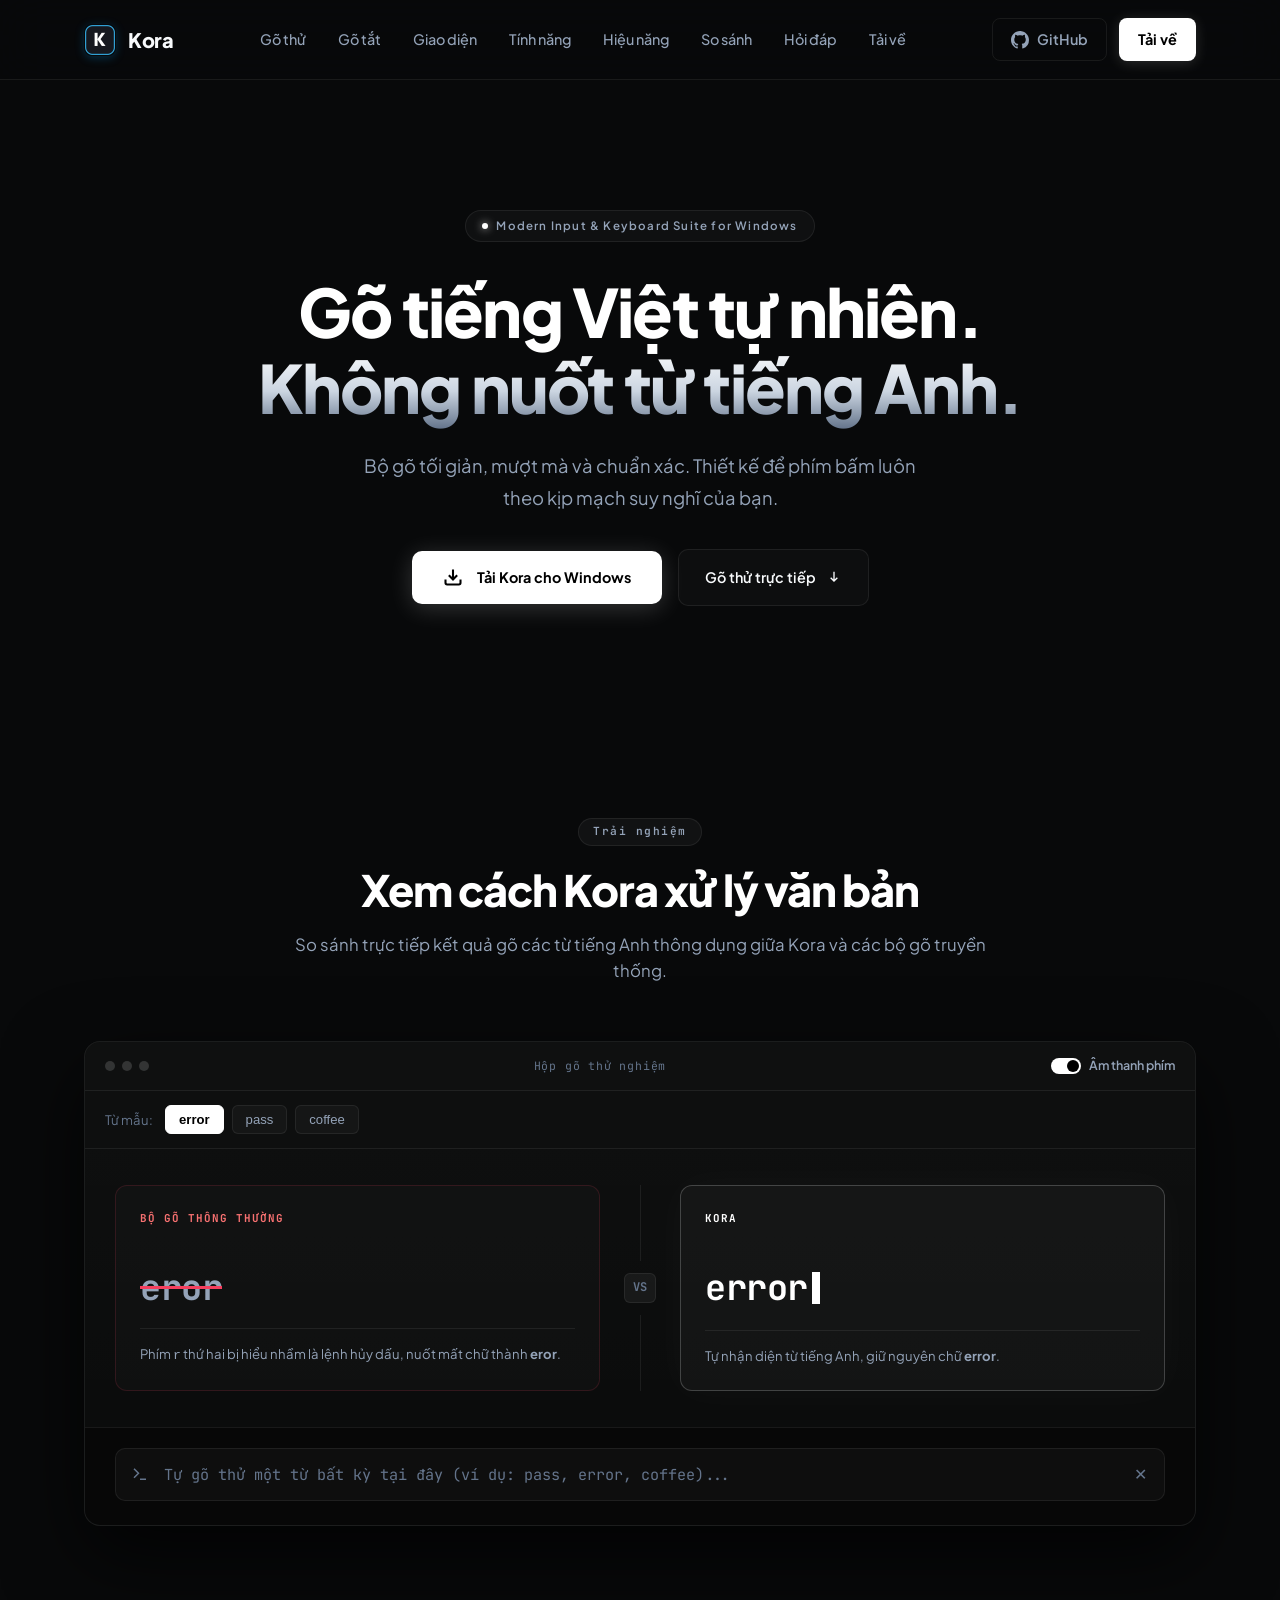
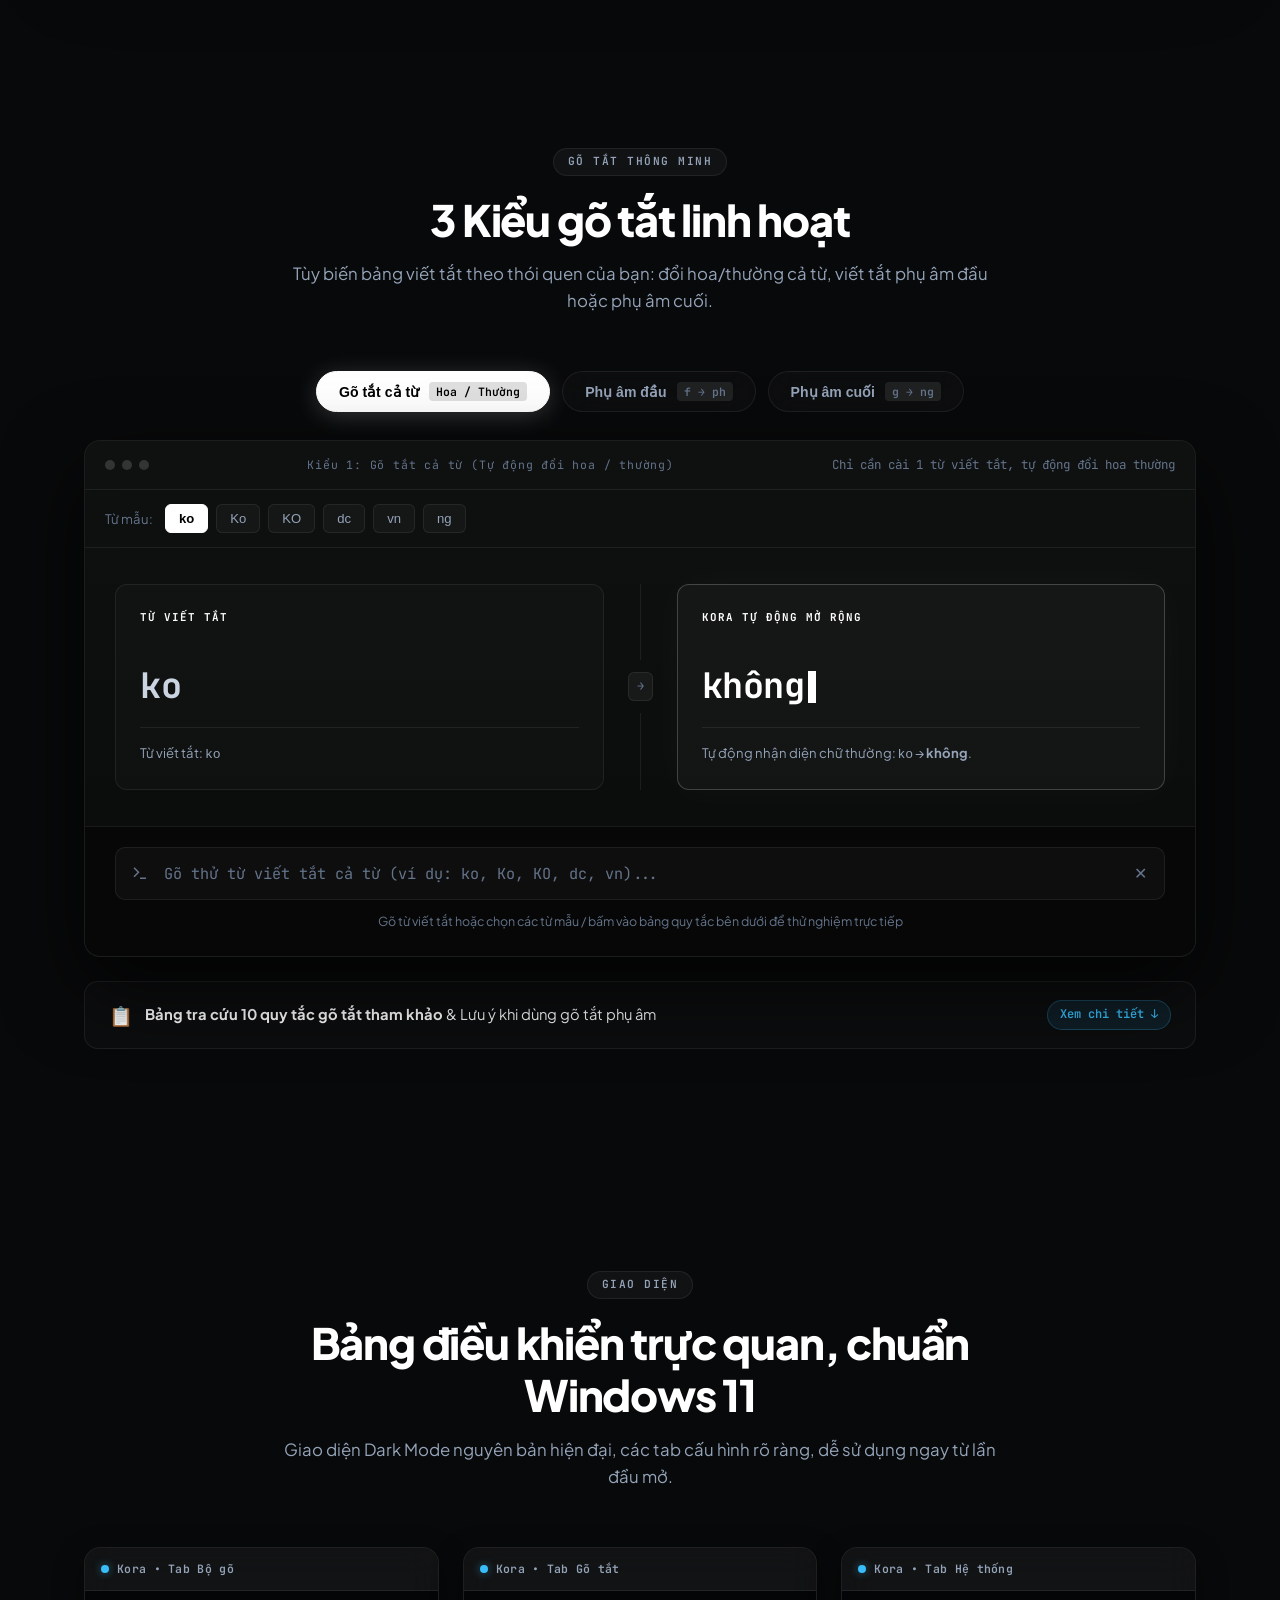
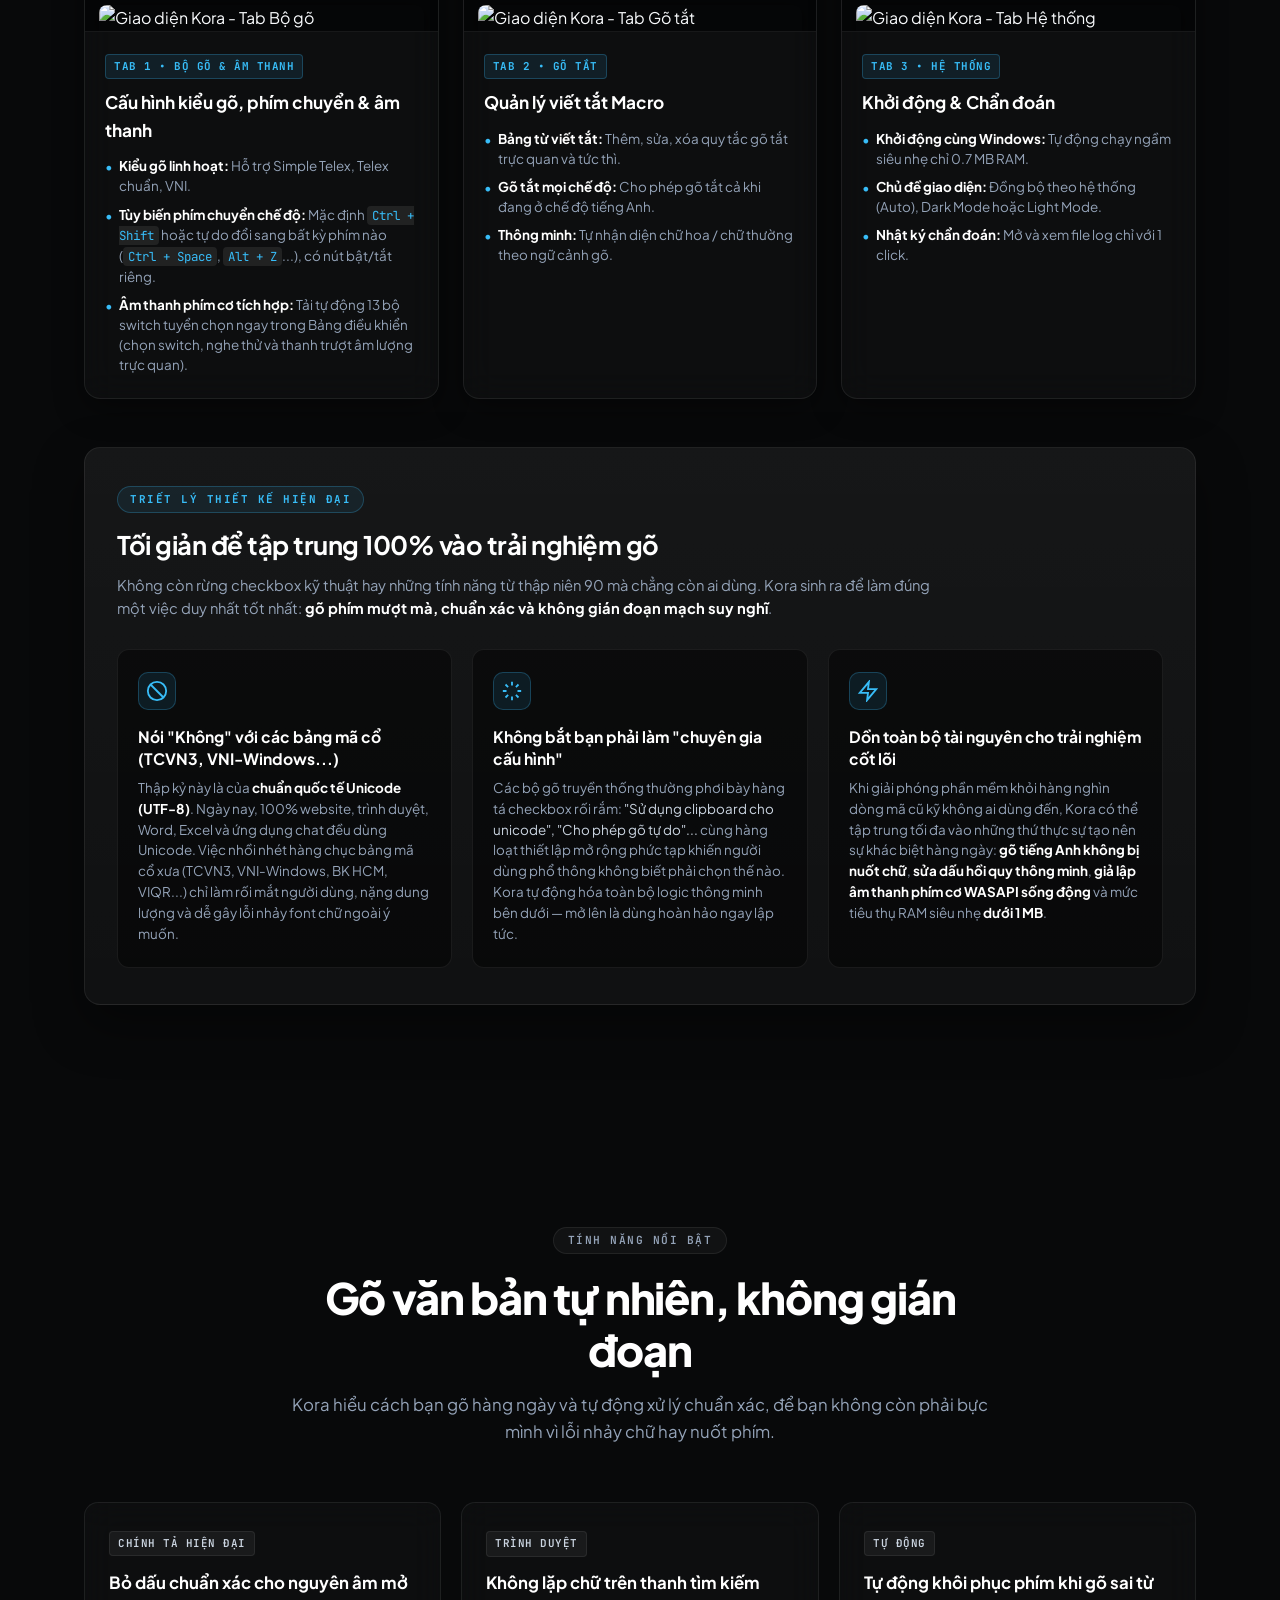
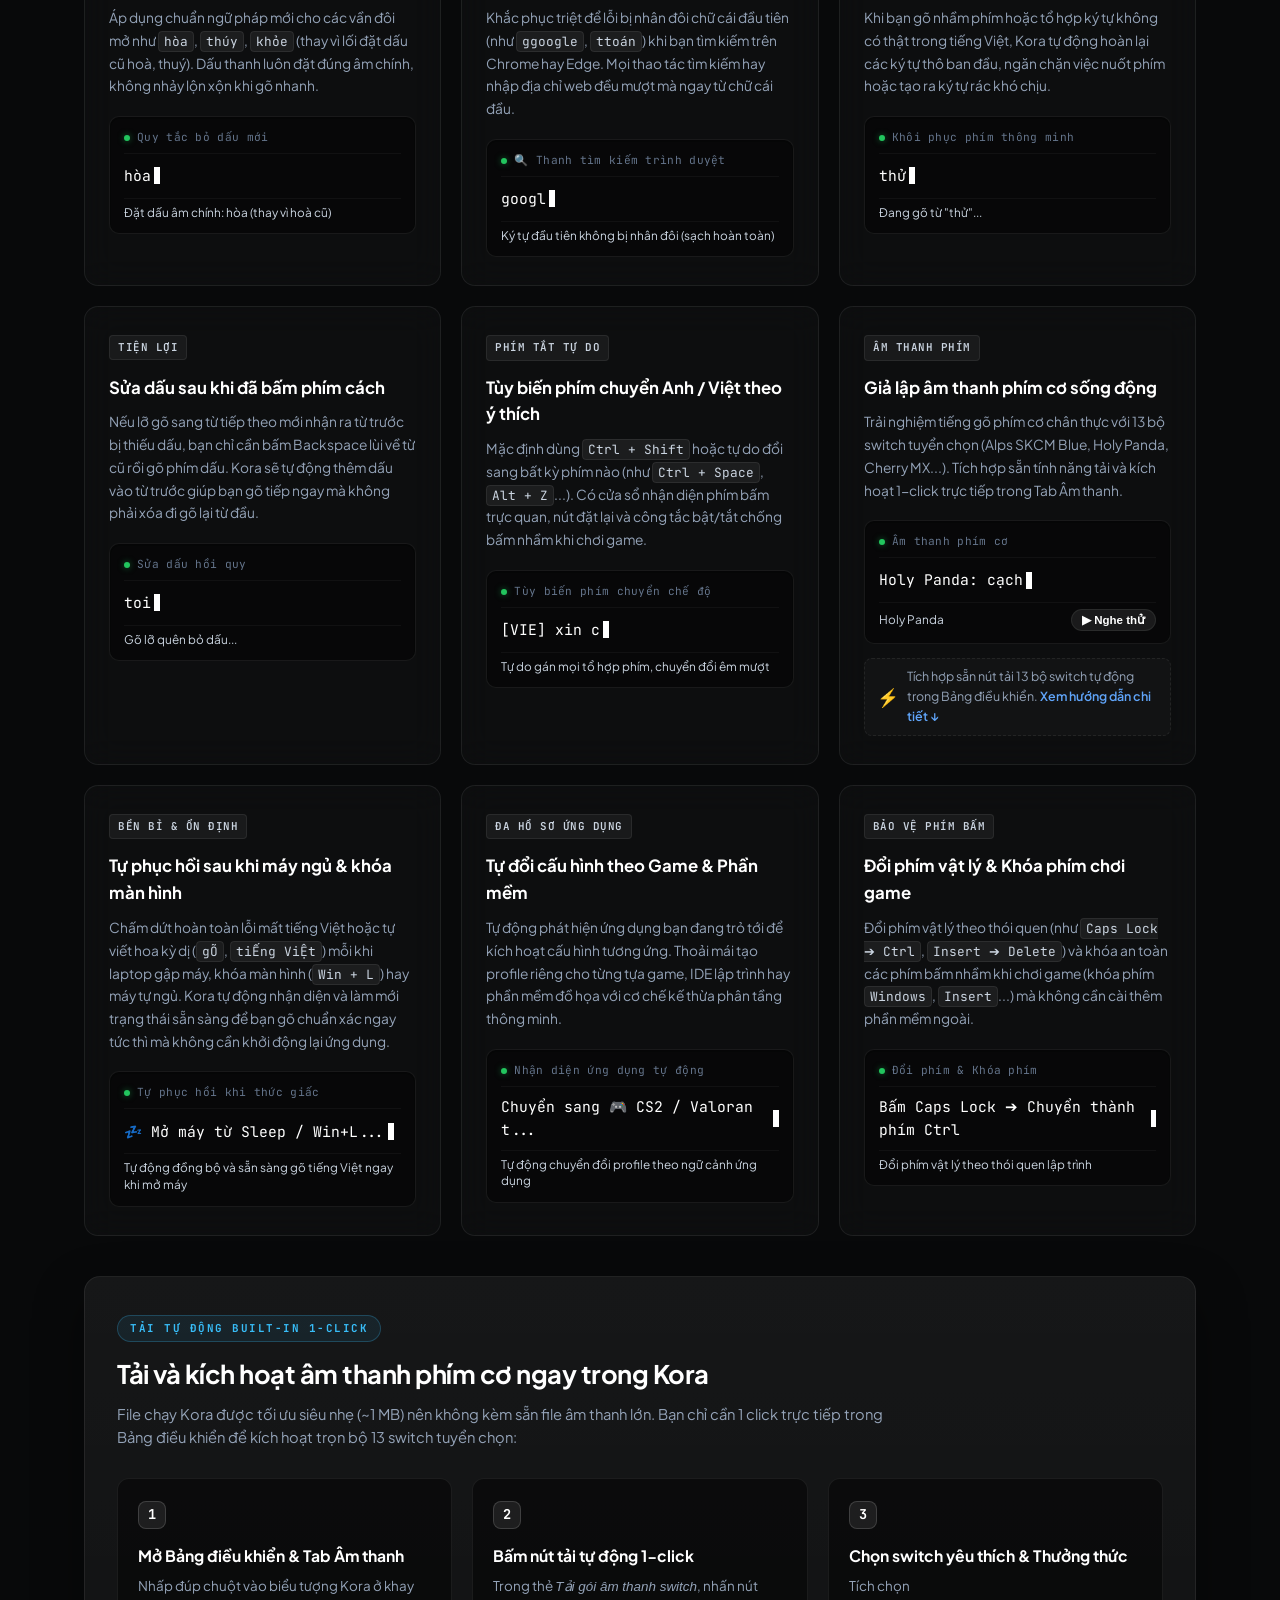
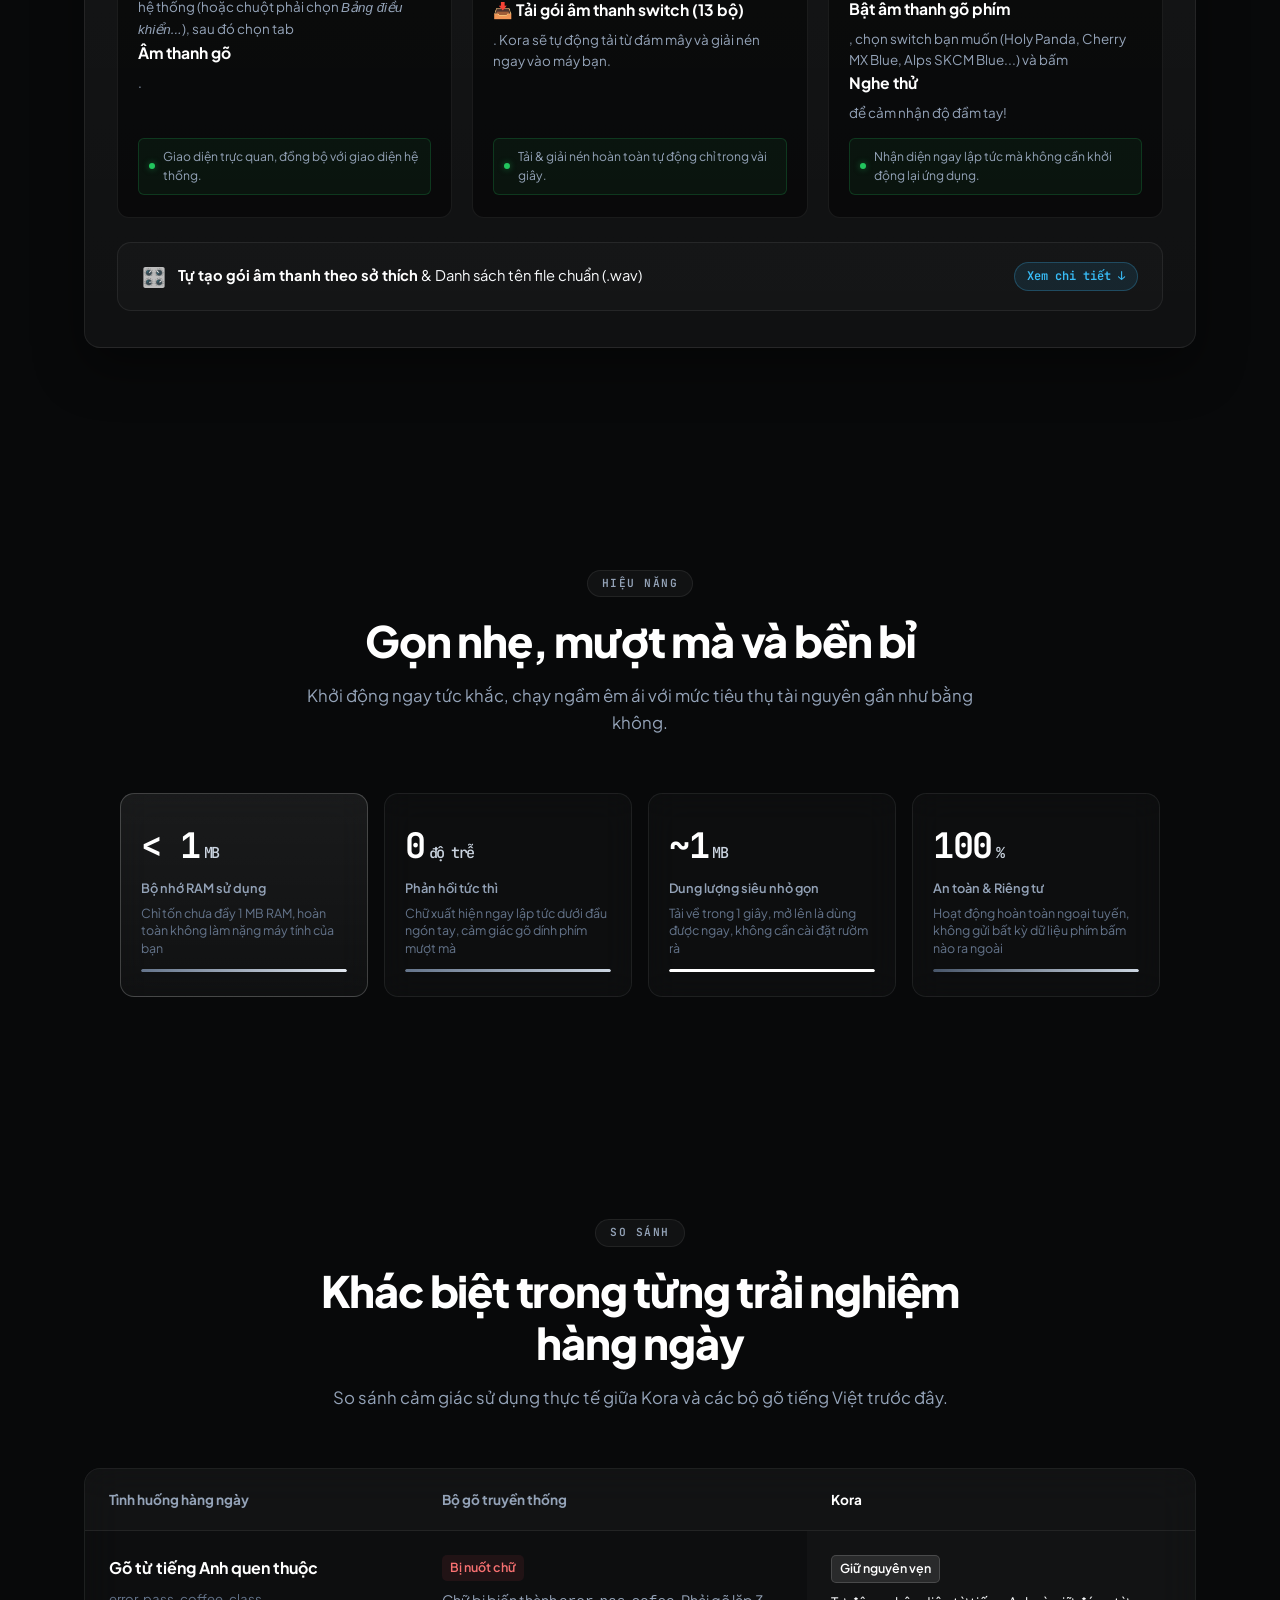
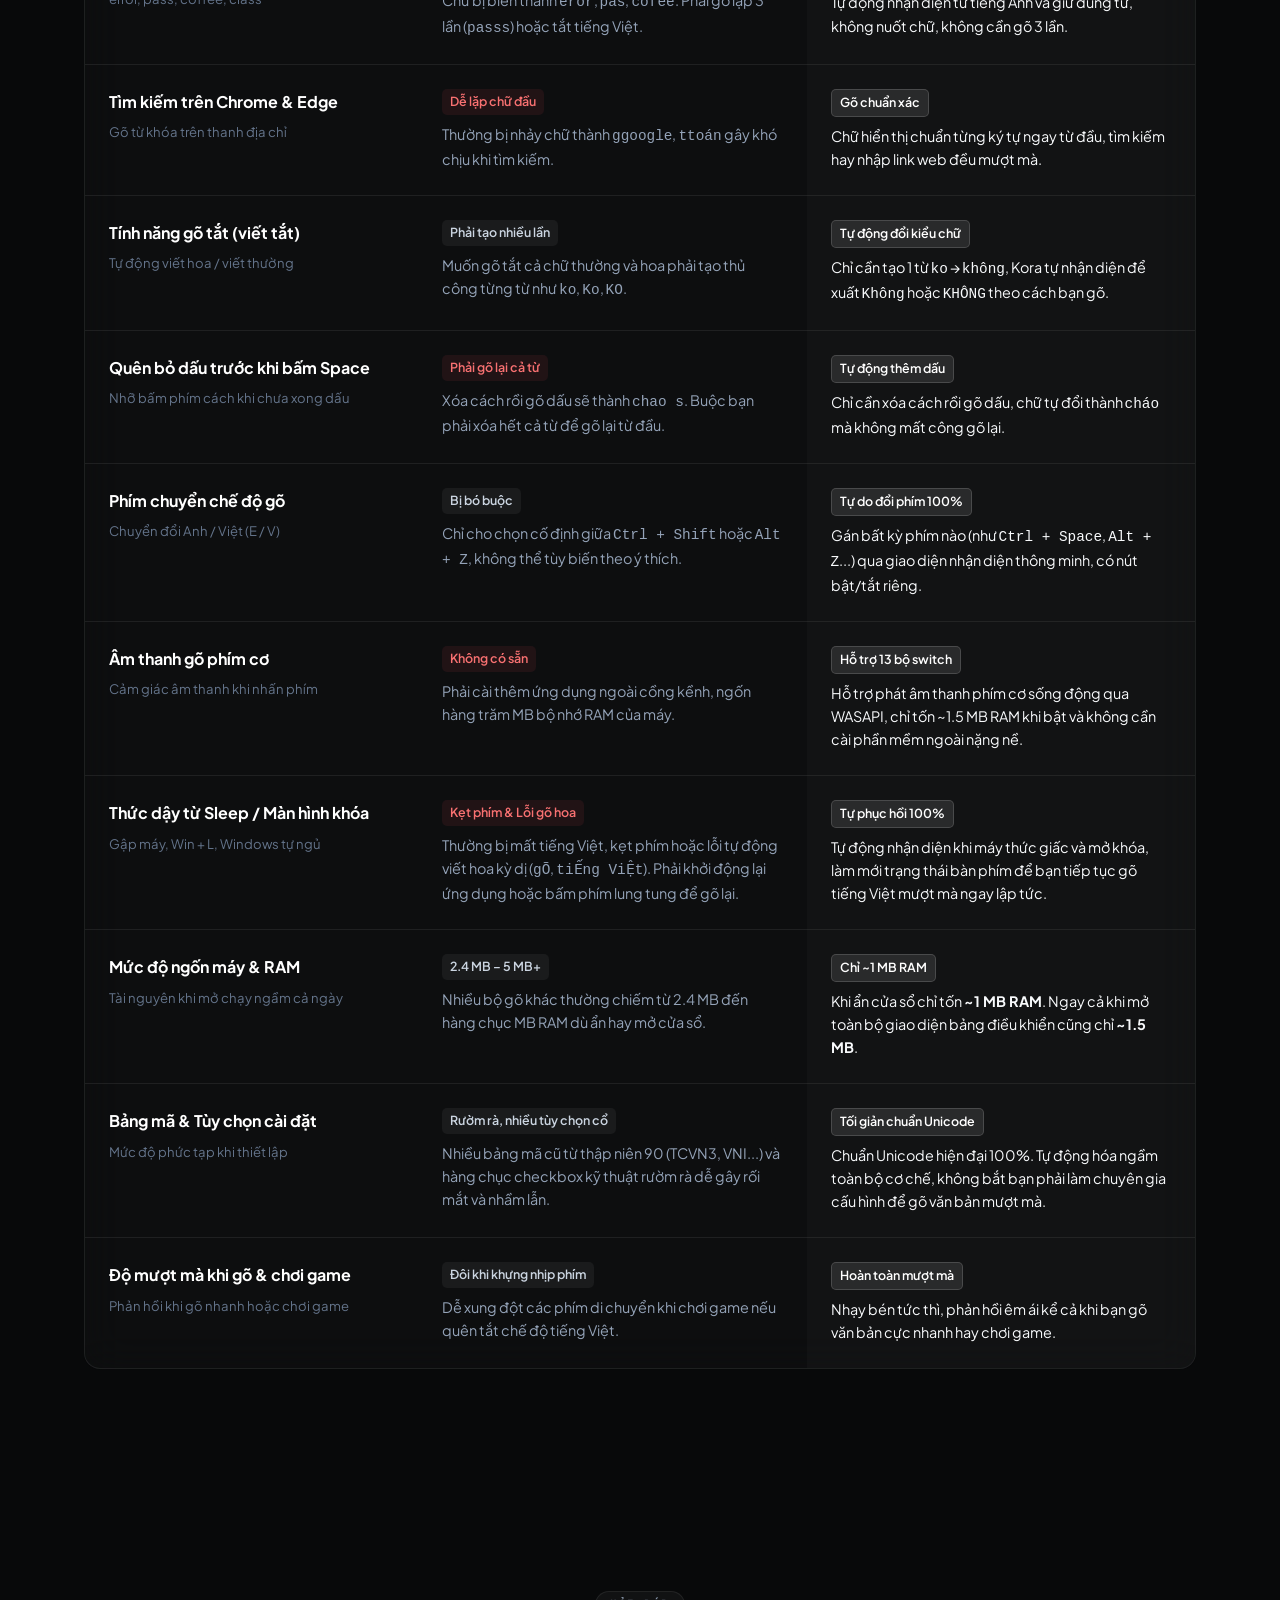
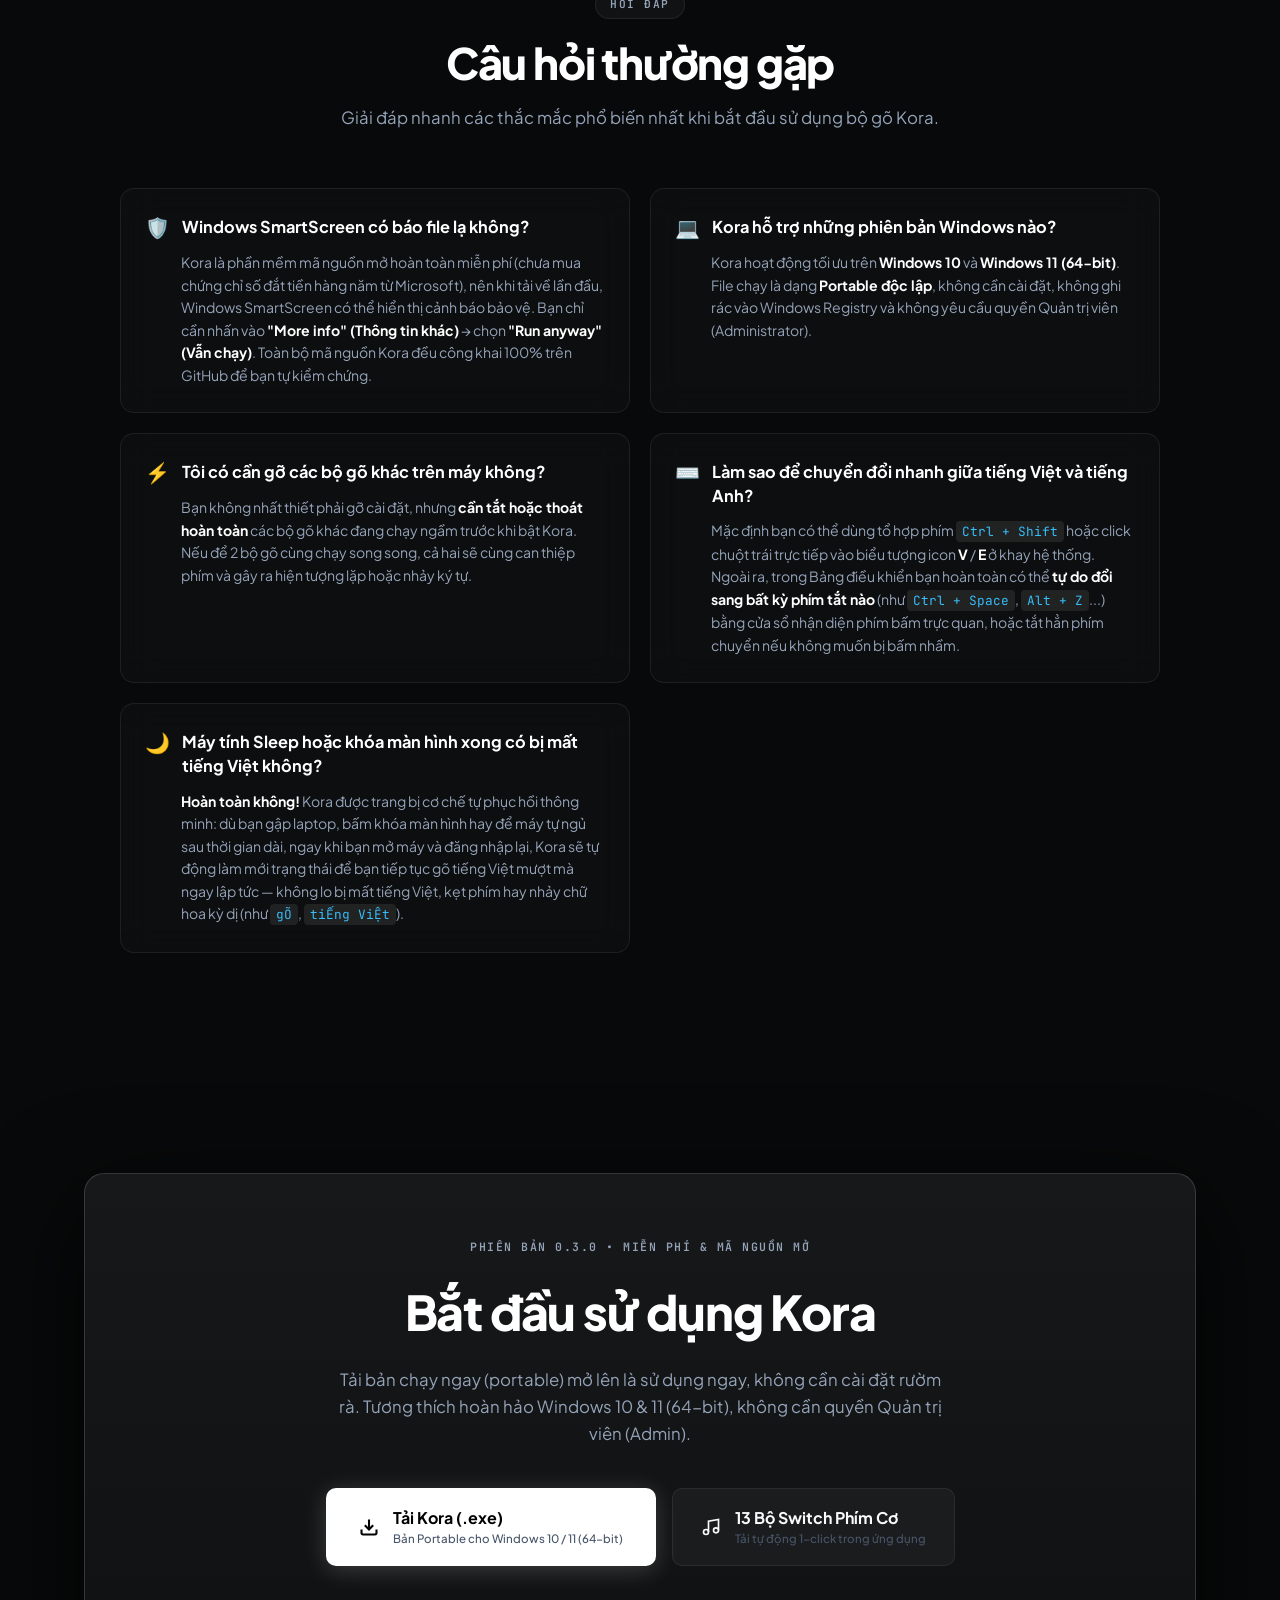
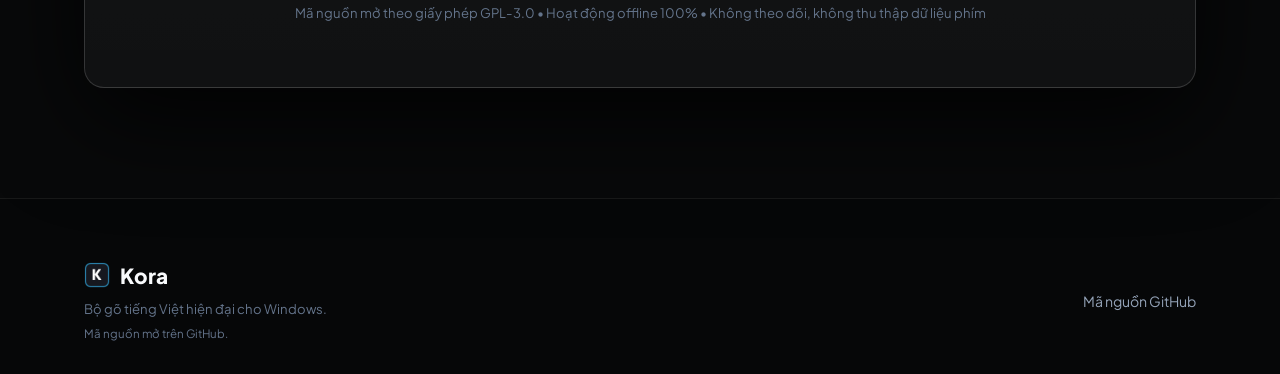
==== commit 39b25a3f: "feat(sound): integrate built-in 1-click soundpack downloader and clean up manual scripts - Tích hợp " ====
--- a/landing-page/index.html
+++ b/landing-page/index.html
@@ -418,7 +418,7 @@
             <ul class="ui-card-list">
               <li><strong>Kiểu gõ linh hoạt:</strong> Hỗ trợ Simple Telex, Telex chuẩn, VNI.</li>
               <li><strong>Tùy biến phím chuyển chế độ:</strong> Mặc định <code>Ctrl + Shift</code> hoặc tự do đổi sang bất kỳ phím nào (<code>Ctrl + Space</code>, <code>Alt + Z</code>...), có nút bật/tắt riêng.</li>
-              <li><strong>Mở khóa âm thanh phím cơ:</strong> Khi thư mục config có chứa gói <code>switches\</code>, Kora tự động mở khóa cụm điều khiển switch ngay trong Tab Bộ gõ (chọn switch, nghe thử và thanh trượt âm lượng).</li>
+              <li><strong>Âm thanh phím cơ tích hợp:</strong> Tải tự động 13 bộ switch tuyển chọn ngay trong Bảng điều khiển (chọn switch, nghe thử và thanh trượt âm lượng trực quan).</li>
             </ul>
           </div>
         </div>
@@ -602,7 +602,7 @@
         <div class="spec-card">
           <span class="spec-tag">ÂM THANH PHÍM</span>
           <div class="spec-title">Giả lập âm thanh phím cơ sống động</div>
-          <div class="spec-desc">Trải nghiệm tiếng gõ phím cơ chân thực với 13 bộ switch tuyển chọn (Alps SKCM Blue, Holy Panda, Cherry MX...). Tự động mở khóa cụm điều khiển âm thanh ngay trong Tab Bộ gõ khi phát hiện thư mục <code>switches\</code>.</div>
+          <div class="spec-desc">Trải nghiệm tiếng gõ phím cơ chân thực với 13 bộ switch tuyển chọn (Alps SKCM Blue, Holy Panda, Cherry MX...). Tích hợp sẵn tính năng tải và kích hoạt 1-click trực tiếp trong Tab Âm thanh.</div>
           <div class="feature-demo-screen" data-feature="sound">
             <div class="feature-screen-top">
               <span class="screen-dot"></span>
@@ -617,8 +617,8 @@
             </div>
           </div>
           <div class="sound-quick-tip">
-            <span class="tip-icon">📦</span>
-            <span>Tự động mở khóa khi có gói <code>switches\</code> trong config. <a href="#sound-guide">Xem hướng dẫn cài đặt &darr;</a></span>
+            <span class="tip-icon">⚡</span>
+            <span>Tích hợp sẵn nút tải 13 bộ switch tự động trong Bảng điều khiển. <a href="#sound-guide">Xem hướng dẫn chi tiết &darr;</a></span>
           </div>
         </div>
 
@@ -674,43 +674,32 @@
       <!-- Soundpack Installation Guide -->
       <div class="soundpack-guide-card" id="sound-guide">
         <div class="guide-header">
-          <div class="guide-badge">HƯỚNG DẪN CÀI ĐẶT GÓI ÂM THANH</div>
-          <h3 class="guide-title">Cách tải và cài đặt âm thanh phím cơ cho Kora</h3>
-          <p class="guide-subtitle">File chạy Kora được tối ưu siêu nhẹ (~1 MB) nên không kèm sẵn file âm thanh lớn. Hãy làm theo 3 bước đơn giản dưới đây để kích hoạt:</p>
+          <div class="guide-badge">TẢI TỰ ĐỘNG BUILT-IN 1-CLICK</div>
+          <h3 class="guide-title">Tải và kích hoạt âm thanh phím cơ ngay trong Kora</h3>
+          <p class="guide-subtitle">File chạy Kora được tối ưu siêu nhẹ (~1 MB) nên không kèm sẵn file âm thanh lớn. Bạn chỉ cần 1 click trực tiếp trong Bảng điều khiển để kích hoạt trọn bộ 13 switch tuyển chọn:</p>
         </div>
 
         <div class="guide-steps-grid">
           <div class="guide-step-item">
             <div class="step-num">1</div>
             <div class="step-content">
-              <strong>Tự động cài đặt (Khuyên dùng)</strong>
-              <p>Mở PowerShell (hoặc Terminal) và dán lệnh sau để tự động tải &amp; giải nén vào thư mục config:</p>
-              <div class="guide-path-box">
-                <div class="path-label">1 dòng lệnh tự động (PowerShell):</div>
-                <div class="path-code-wrapper">
-                  <code>irm https://raw.githubusercontent.com/uongsuadaubung/kora/main/scripts/install-soundpack.ps1 | iex</code>
-                  <button class="btn-copy-mini" data-copy="irm https://raw.githubusercontent.com/uongsuadaubung/kora/main/scripts/install-soundpack.ps1 | iex" title="Sao chép lệnh">Copy</button>
-                </div>
-              </div>
-              <p class="guide-mini-alt">Hoặc tải file chạy tự động: <a href="https://raw.githubusercontent.com/uongsuadaubung/kora/main/scripts/install-soundpack.bat" download>install-soundpack.bat</a></p>
+              <strong>Mở Bảng điều khiển &amp; Tab Âm thanh</strong>
+              <p>Nhấp đúp chuột vào biểu tượng Kora ở khay hệ thống (hoặc chuột phải chọn <em>Bảng điều khiển...</em>), sau đó chọn tab <strong>Âm thanh gõ</strong>.</p>
+              <div class="guide-status-note">
+                <span class="note-dot"></span>
+                <span>Giao diện trực quan, đồng bộ với giao diện hệ thống.</span>
+              </div>
             </div>
           </div>
 
           <div class="guide-step-item">
             <div class="step-num">2</div>
             <div class="step-content">
-              <strong>Hoặc copy thủ công từ GitHub</strong>
-              <p>Nếu bạn đã clone hoặc tải mã nguồn Kora từ GitHub, chỉ cần copy thư mục <code>switches</code> vào thư mục config:</p>
-              <a href="https://github.com/uongsuadaubung/kora/tree/main/switches" target="_blank" class="btn-step-action">
-                <svg width="15" height="15" viewBox="0 0 24 24" fill="currentColor"><path d="M12 0C5.37 0 0 5.37 0 12c0 5.31 3.435 9.795 8.205 11.385.6.105.825-.255.825-.57 0-.285-.015-1.23-.015-2.235-3.015.555-3.795-.735-4.035-1.41-.135-.345-.72-1.41-1.23-1.695-.42-.225-1.02-.78-.015-.795.945-.015 1.62.87 1.845 1.23 1.08 1.815 2.805 1.305 3.495.99.105-.78.42-1.305.765-1.605-2.67-.3-5.46-1.335-5.46-5.925 0-1.305.465-2.385 1.23-3.225-.12-.3-.54-1.53.12-3.18 0 0 1.005-.315 3.3 1.23.96-.27 1.98-.405 3-.405s2.04.135 3 .405c2.295-1.56 3.3-1.23 3.3-1.23.66 1.65.24 2.88.12 3.18.765.84 1.23 1.905 1.23 3.225 0 4.605-2.805 5.625-5.475 5.925.435.375.81 1.095.81 2.22 0 1.605-.015 2.895-.015 3.3 0 .315.225.69.825.57A12.02 12.02 0 0024 12c0-6.63-5.37-12-12-12z"/></svg>
-                <span>Xem thư mục switches trên GitHub</span>
-              </a>
-              <div class="guide-path-box" style="margin-top: 12px;">
-                <div class="path-label">Thư mục đích:</div>
-                <div class="path-code-wrapper">
-                  <code>%USERPROFILE%\.config\kora\switches\</code>
-                  <button class="btn-copy-mini" data-copy="%USERPROFILE%\.config\kora\switches" title="Sao chép đường dẫn">Copy</button>
-                </div>
+              <strong>Bấm nút tải tự động 1-click</strong>
+              <p>Trong thẻ <em>Tải gói âm thanh switch</em>, nhấn nút <strong>📥 Tải gói âm thanh switch (13 bộ)</strong>. Kora sẽ tự động tải từ đám mây và giải nén ngay vào máy bạn.</p>
+              <div class="guide-status-note">
+                <span class="note-dot"></span>
+                <span>Tải &amp; giải nén hoàn toàn tự động chỉ trong vài giây.</span>
               </div>
             </div>
           </div>
@@ -718,11 +707,11 @@
           <div class="guide-step-item">
             <div class="step-num">3</div>
             <div class="step-content">
-              <strong>Tự động mở khóa &amp; Trải nghiệm</strong>
-              <p>Ngay khi thư mục <code>switches\</code> xuất hiện trong config, Kora sẽ <strong>tự động mở khóa cụm Giả lập âm thanh phím cơ</strong> ngay trong Tab Bộ gõ: cho phép tích chọn bật âm thanh, chọn switch yêu thích (Alps SKCM Blue, Holy Panda...), bấm "Nghe thử" và kéo thanh chỉnh âm lượng trực quan.</p>
+              <strong>Chọn switch yêu thích &amp; Thưởng thức</strong>
+              <p>Tích chọn <strong>Bật âm thanh gõ phím</strong>, chọn switch bạn muốn (Holy Panda, Cherry MX Blue, Alps SKCM Blue...) và bấm <strong>Nghe thử</strong> để cảm nhận độ đầm tay!</p>
               <div class="guide-status-note">
                 <span class="note-dot"></span>
-                <span>Tự động quét &amp; mở khóa 13 bộ switch có sẵn ngay trong Tab Bộ gõ.</span>
+                <span>Nhận diện ngay lập tức mà không cần khởi động lại ứng dụng.</span>
               </div>
             </div>
           </div>
@@ -749,7 +738,7 @@
 
           <div class="naming-rules-wrapper">
             <div class="rules-table-title">Danh sách tên file chuẩn cố định cho từng phím (định dạng <code>.wav</code>):</div>
-            
+
             <div class="naming-categories">
               <!-- Group 1 -->
               <div class="naming-group-card">
@@ -1166,8 +1155,8 @@
           <a href="#sound-guide" class="btn btn-download-sub">
             <svg width="20" height="20" viewBox="0 0 24 24" fill="none" stroke="currentColor" stroke-width="2"><path d="M9 18V5l12-2v13"/><circle cx="6" cy="18" r="3"/><circle cx="18" cy="16" r="3"/></svg>
             <div class="btn-text-block">
-              <span class="btn-main-text">Gói âm thanh Switch</span>
-              <span class="btn-sub-text">Xem script tải tự động từ GitHub</span>
+              <span class="btn-main-text">13 Bộ Switch Phím Cơ</span>
+              <span class="btn-sub-text">Tải tự động 1-click trong ứng dụng</span>
             </div>
           </a>
         </div>
